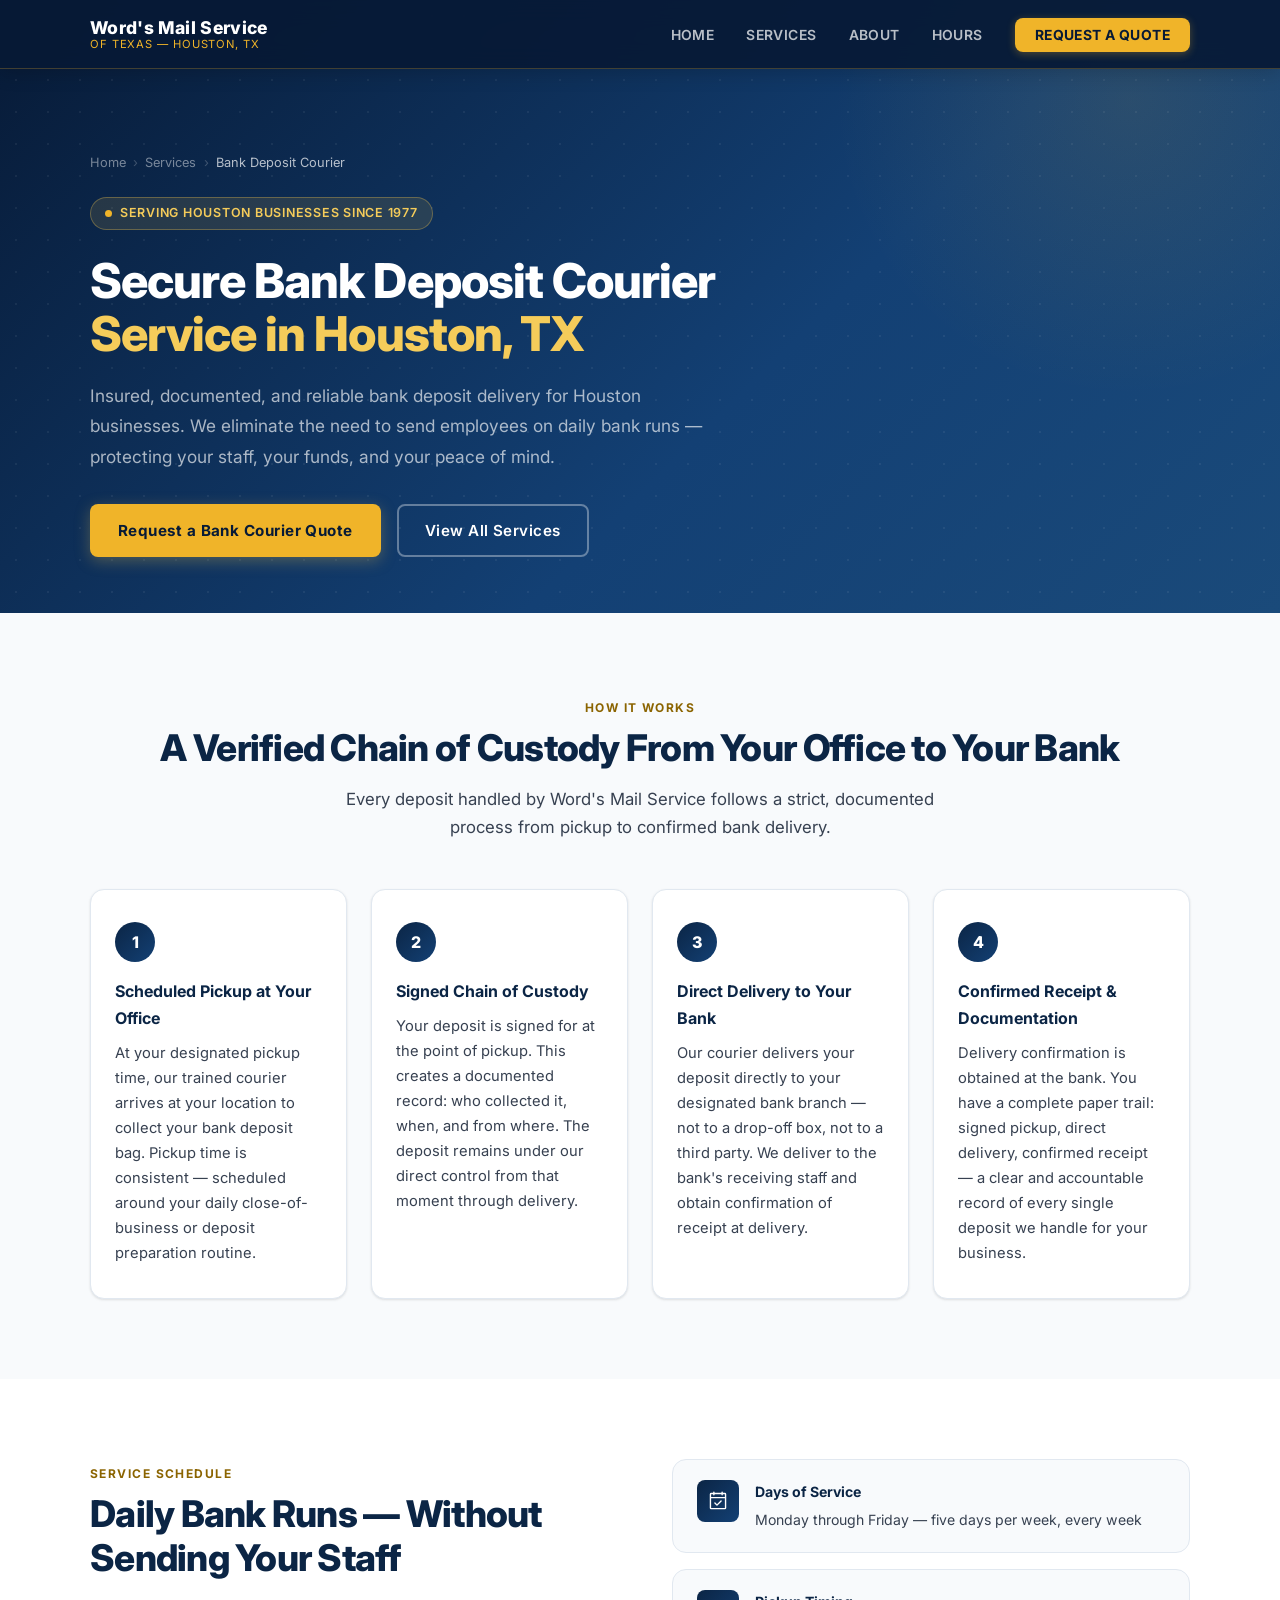
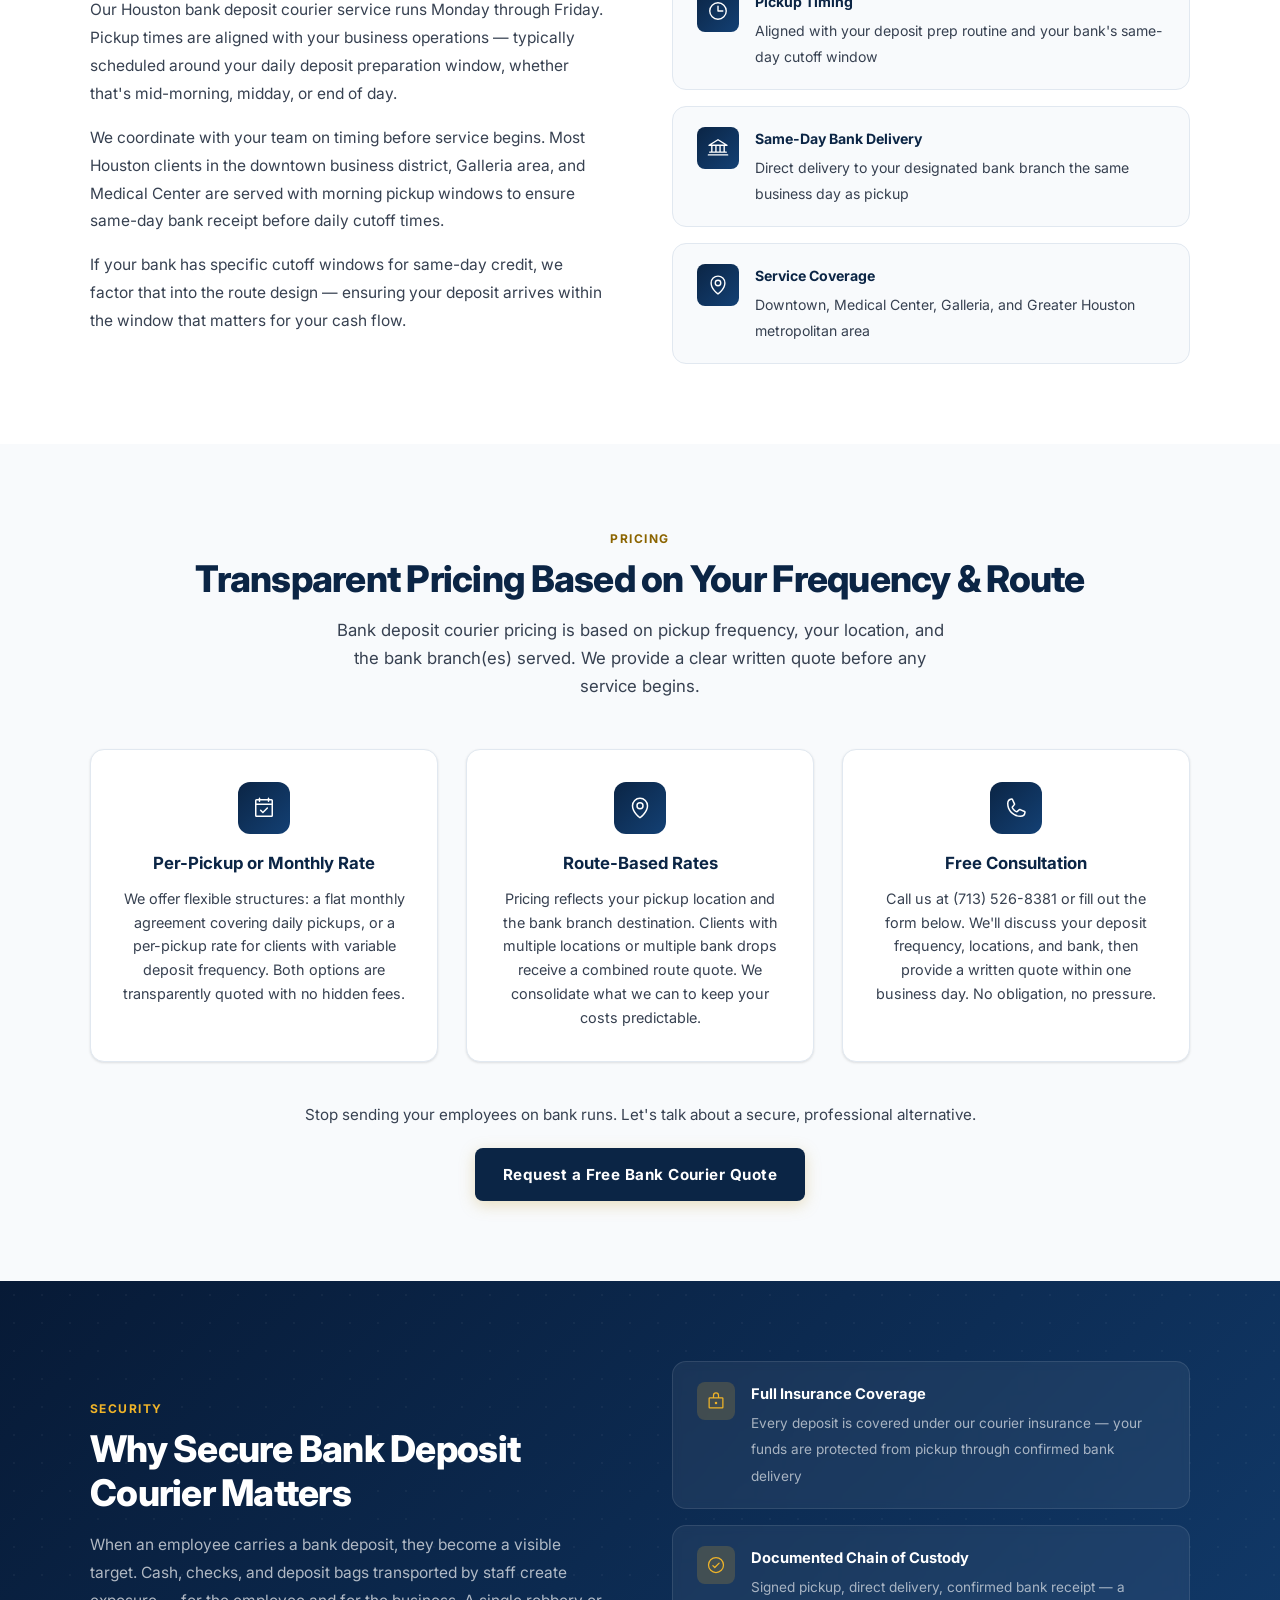
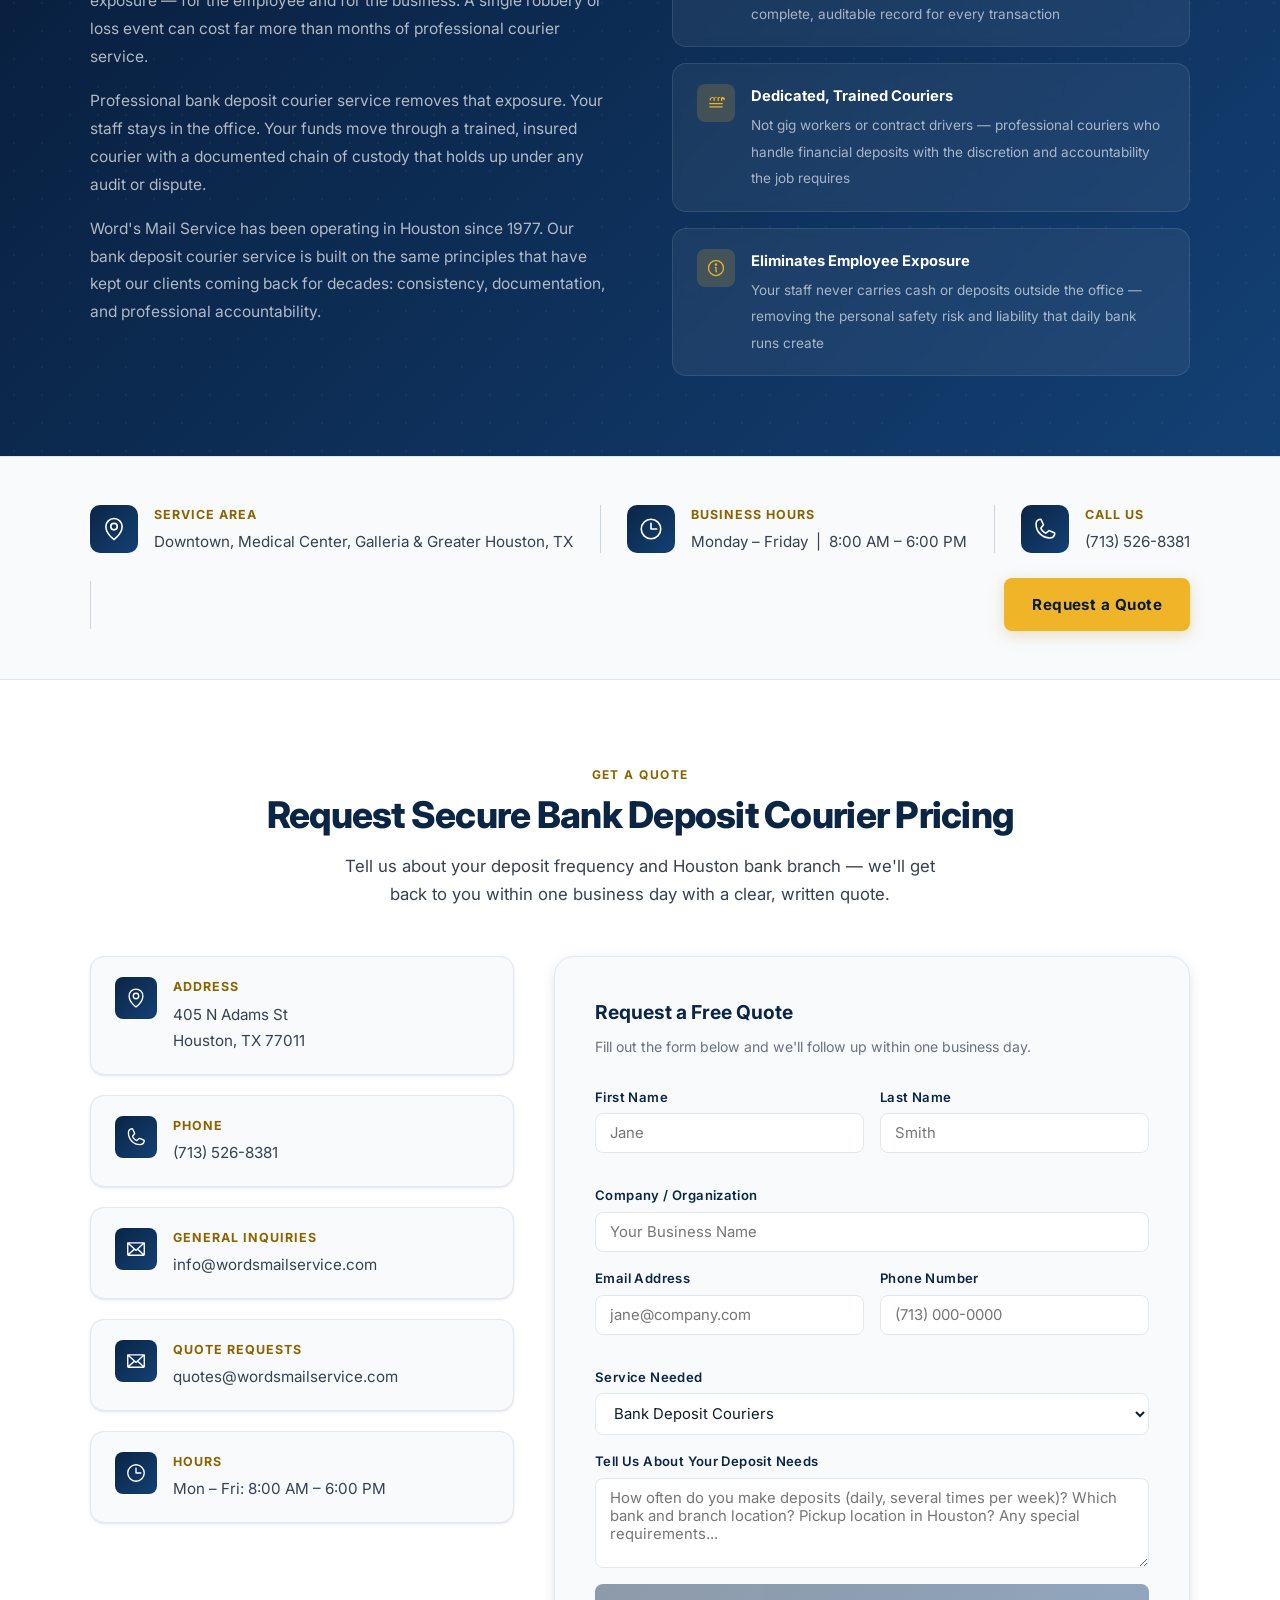
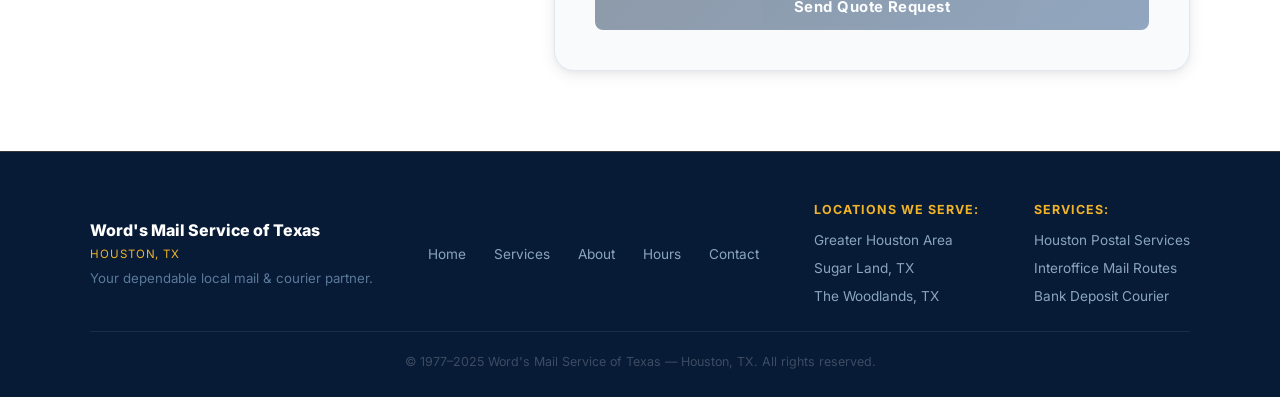
==== bank-deposit-courier.html @ 94a805de "Added extra pages and updated footers" ====
<!DOCTYPE html>
<html lang="en">
<head>
  <meta charset="UTF-8">
  <meta name="viewport" content="width=device-width, initial-scale=1.0">
  <title>Secure Bank Deposit Courier Houston TX | Word's Mail Service of Texas</title>
  <meta name="description" content="Secure bank deposit courier service in Houston, TX. Insured, documented chain of custody, same-day delivery to your bank. Serving Houston businesses since 1977.">
  <meta name="robots" content="index, follow">
  <meta name="geo.region" content="US-TX">
  <meta name="geo.placename" content="Houston, Texas">

  <link rel="preconnect" href="https://fonts.googleapis.com">
  <link rel="preconnect" href="https://fonts.gstatic.com" crossorigin>
  <link href="https://fonts.googleapis.com/css2?family=Inter:wght@400;500;600;700;800&display=swap" rel="stylesheet">

  <style>
    *, *::before, *::after { margin: 0; padding: 0; box-sizing: border-box; }
    html { scroll-behavior: smooth; }
    img, svg { display: block; max-width: 100%; }
    ul { list-style: none; }
    a { text-decoration: none; color: inherit; }

    :root {
      --navy:        #0B2545;
      --navy-dark:   #071A36;
      --navy-mid:    #134074;
      --gold:        #F0B429;
      --gold-light:  #F5CC5A;
      --gold-text:   #8B6400;
      --white:       #ffffff;
      --off-white:   #F8FAFC;
      --text-dark:   #0F1C2E;
      --text-mid:    #374151;
      --text-light:  #6B7280;
      --border:      #E1E8F0;
      --border-dark: #CBD5E1;
      --font-base:   'Inter', system-ui, -apple-system, BlinkMacSystemFont, 'Segoe UI', sans-serif;
      --radius:      8px;
      --radius-lg:   14px;
      --radius-xl:   20px;
      --shadow-sm:   0 1px 3px rgba(0,0,0,0.08), 0 1px 2px rgba(0,0,0,0.04);
      --shadow-md:   0 4px 16px rgba(0,0,0,0.08), 0 2px 4px rgba(0,0,0,0.04);
      --shadow-lg:   0 10px 40px rgba(0,0,0,0.12), 0 4px 12px rgba(0,0,0,0.06);
      --transition:  0.2s ease;
      --max-width:   1100px;
    }

    body { font-family: var(--font-base); color: var(--text-dark); background: var(--white); line-height: 1.65; font-size: 16px; -webkit-font-smoothing: antialiased; -moz-osx-font-smoothing: grayscale; }
    .container { width: 90%; max-width: var(--max-width); margin: 0 auto; }
    .section-label { display: inline-block; font-size: 0.75rem; font-weight: 700; letter-spacing: 0.12em; text-transform: uppercase; color: var(--gold-text); margin-bottom: 0.5rem; }
    .section-title { font-size: clamp(1.75rem, 3vw, 2.3rem); font-weight: 800; color: var(--navy); margin-bottom: 1rem; line-height: 1.2; letter-spacing: -0.02em; }
    .section-intro { font-size: 1.05rem; color: var(--text-mid); max-width: 620px; }

    /* NAVIGATION */
    #navbar { position: fixed; top: 0; left: 0; width: 100%; z-index: 1000; background: rgba(7, 26, 54, 0.92); backdrop-filter: blur(12px); -webkit-backdrop-filter: blur(12px); border-bottom: 1px solid rgba(240, 180, 41, 0.25); box-shadow: 0 2px 20px rgba(0,0,0,0.2); transition: background var(--transition), box-shadow var(--transition); }
    #navbar.scrolled { background: rgba(7, 26, 54, 0.98); box-shadow: 0 4px 30px rgba(0,0,0,0.3); }
    .nav-inner { display: flex; align-items: center; justify-content: space-between; height: 68px; }
    .nav-logo { display: flex; flex-direction: column; line-height: 1.1; }
    .nav-logo .logo-main { font-size: 1.1rem; font-weight: 800; color: var(--white); letter-spacing: 0.02em; }
    .nav-logo .logo-sub { font-size: 0.7rem; color: var(--gold); letter-spacing: 0.08em; text-transform: uppercase; }
    .nav-links { display: flex; gap: 2rem; align-items: center; }
    .nav-links a { color: rgba(255,255,255,0.72); font-size: 0.87rem; font-weight: 600; letter-spacing: 0.03em; text-transform: uppercase; transition: color var(--transition); padding: 4px 0; position: relative; }
    .nav-links a::after { content: ''; position: absolute; bottom: -2px; left: 0; width: 0; height: 2px; background: var(--gold); transition: width var(--transition); border-radius: 2px; }
    .nav-links a:hover { color: var(--white); }
    .nav-links a:hover::after { width: 100%; }
    .nav-cta { background: var(--gold) !important; color: var(--navy-dark) !important; padding: 9px 20px !important; border-radius: var(--radius) !important; font-weight: 700 !important; transition: background var(--transition), transform var(--transition), box-shadow var(--transition) !important; box-shadow: 0 2px 8px rgba(240, 180, 41,0.3) !important; }
    .nav-cta::after { display: none !important; }
    .nav-cta:hover { background: var(--gold-light) !important; transform: translateY(-1px) !important; box-shadow: 0 4px 16px rgba(240, 180, 41,0.45) !important; }
    .nav-toggle { display: none; flex-direction: column; gap: 5px; cursor: pointer; padding: 6px; background: none; border: none; }
    .nav-toggle span { display: block; width: 22px; height: 2px; background: var(--white); border-radius: 2px; transition: transform 0.3s ease, opacity 0.3s ease; transform-origin: center; }
    .nav-toggle[aria-expanded="true"] span:nth-child(1) { transform: translateY(7px) rotate(45deg); }
    .nav-toggle[aria-expanded="true"] span:nth-child(2) { opacity: 0; }
    .nav-toggle[aria-expanded="true"] span:nth-child(3) { transform: translateY(-7px) rotate(-45deg); }

    /* BUTTONS */
    .btn-primary { display: inline-block; background: var(--gold); color: var(--navy-dark); font-weight: 700; font-size: 0.95rem; padding: 14px 28px; border-radius: var(--radius); letter-spacing: 0.03em; transition: background var(--transition), transform var(--transition), box-shadow var(--transition); box-shadow: 0 4px 15px rgba(201, 168, 76, 0.35); }
    .btn-primary:hover { background: var(--gold-light); transform: translateY(-2px); box-shadow: 0 6px 22px rgba(201, 168, 76, 0.5); }
    .btn-outline { display: inline-block; border: 2px solid rgba(255,255,255,0.35); color: var(--white); font-weight: 600; font-size: 0.95rem; padding: 12px 26px; border-radius: var(--radius); letter-spacing: 0.03em; transition: border-color var(--transition), background var(--transition); }
    .btn-outline:hover { border-color: var(--gold); background: rgba(201, 168, 76, 0.1); }

    /* HERO */
    .service-hero { padding-top: 68px; background: linear-gradient(135deg, var(--navy-dark) 0%, var(--navy-mid) 60%, #1a4a7a 100%); color: var(--white); position: relative; overflow: hidden; }
    .service-hero::before { content: ''; position: absolute; inset: 0; background-image: radial-gradient(circle, rgba(255,255,255,0.06) 1px, transparent 1px); background-size: 32px 32px; pointer-events: none; }
    .service-hero::after { content: ''; position: absolute; top: -200px; right: -150px; width: 600px; height: 600px; border-radius: 50%; background: radial-gradient(circle, rgba(240, 180, 41, 0.1) 0%, transparent 70%); pointer-events: none; }
    .service-hero-inner { position: relative; z-index: 1; padding: 4rem 0 3.5rem; max-width: 780px; }
    .hero-badge { display: inline-flex; align-items: center; gap: 8px; background: rgba(201, 168, 76, 0.15); border: 1px solid rgba(201, 168, 76, 0.4); border-radius: 50px; padding: 5px 14px; font-size: 0.78rem; font-weight: 600; color: var(--gold-light); letter-spacing: 0.06em; text-transform: uppercase; margin-bottom: 1.5rem; }
    .hero-badge::before { content: ''; display: inline-block; width: 7px; height: 7px; border-radius: 50%; background: var(--gold); }
    .service-hero-inner h1 { font-size: clamp(2rem, 4vw, 3rem); font-weight: 800; line-height: 1.12; letter-spacing: -0.02em; margin-bottom: 1.25rem; color: var(--white); }
    .service-hero-inner h1 span { color: var(--gold-light); }
    .service-hero-inner .hero-sub { font-size: 1.08rem; color: rgba(255,255,255,0.65); margin-bottom: 2rem; line-height: 1.75; max-width: 640px; }
    .hero-actions { display: flex; flex-wrap: wrap; gap: 1rem; align-items: center; }
    .breadcrumb { position: relative; z-index: 1; padding-top: 1.25rem; margin-bottom: 1.5rem; }
    .breadcrumb-inner { display: flex; align-items: center; gap: 0.45rem; font-size: 0.8rem; color: rgba(255,255,255,0.45); }
    .breadcrumb-inner a { color: rgba(255,255,255,0.45); transition: color var(--transition); }
    .breadcrumb-inner a:hover { color: var(--gold-light); }
    .breadcrumb-inner .sep { color: rgba(255,255,255,0.22); }
    .breadcrumb-inner .current { color: rgba(255,255,255,0.7); }

    /* HOW IT WORKS */
    .how-it-works { padding: 5rem 0; background: var(--off-white); }
    .how-header { text-align: center; margin-bottom: 3rem; }
    .how-header .section-intro { margin: 0 auto; }
    .steps-grid { display: grid; grid-template-columns: repeat(4, 1fr); gap: 1.5rem; }
    .step-card { background: var(--white); border-radius: var(--radius-lg); padding: 2rem 1.5rem; box-shadow: var(--shadow-sm); border: 1px solid var(--border); transition: transform var(--transition), box-shadow var(--transition); }
    .step-card:hover { transform: translateY(-4px); box-shadow: var(--shadow-md); }
    .step-num { width: 40px; height: 40px; border-radius: 50%; background: linear-gradient(135deg, var(--navy) 0%, var(--navy-mid) 100%); color: var(--white); font-size: 1rem; font-weight: 800; display: flex; align-items: center; justify-content: center; margin-bottom: 1rem; flex-shrink: 0; }
    .step-card h3 { font-size: 1rem; font-weight: 700; color: var(--navy); margin-bottom: 0.6rem; }
    .step-card p { font-size: 0.92rem; color: var(--text-mid); line-height: 1.7; }

    /* SCHEDULE */
    .schedule-section { padding: 5rem 0; background: var(--white); }
    .schedule-inner { display: grid; grid-template-columns: 1fr 1fr; gap: 4rem; align-items: start; }
    .schedule-content p { font-size: 0.97rem; color: var(--text-mid); line-height: 1.8; margin-bottom: 1rem; }
    .schedule-cards { display: flex; flex-direction: column; gap: 1rem; }
    .schedule-card { background: var(--off-white); border-radius: var(--radius-lg); padding: 1.25rem 1.5rem; display: flex; align-items: flex-start; gap: 1rem; border: 1px solid var(--border); transition: border-color var(--transition), box-shadow var(--transition); }
    .schedule-card:hover { border-color: var(--border-dark); box-shadow: var(--shadow-sm); }
    .schedule-card-icon { width: 42px; height: 42px; border-radius: 8px; background: linear-gradient(135deg, var(--navy) 0%, var(--navy-mid) 100%); display: flex; align-items: center; justify-content: center; flex-shrink: 0; }
    .schedule-card-text strong { display: block; font-size: 0.88rem; font-weight: 700; color: var(--navy); margin-bottom: 3px; }
    .schedule-card-text span { font-size: 0.88rem; color: var(--text-mid); line-height: 1.5; }

    /* PRICING */
    .pricing-section { padding: 5rem 0; background: var(--off-white); }
    .pricing-header { text-align: center; margin-bottom: 3rem; }
    .pricing-header .section-intro { margin: 0 auto; }
    .pricing-grid { display: grid; grid-template-columns: repeat(3, 1fr); gap: 1.75rem; }
    .pricing-card { background: var(--white); border-radius: var(--radius-lg); padding: 2rem 1.75rem; box-shadow: var(--shadow-sm); border: 1px solid var(--border); text-align: center; transition: transform var(--transition), box-shadow var(--transition), border-color var(--transition); position: relative; overflow: hidden; }
    .pricing-card::before { content: ''; position: absolute; top: 0; left: 0; right: 0; height: 3px; background: linear-gradient(90deg, var(--gold), var(--gold-light)); opacity: 0; transition: opacity var(--transition); }
    .pricing-card:hover { transform: translateY(-4px); box-shadow: var(--shadow-md); border-color: var(--border-dark); }
    .pricing-card:hover::before { opacity: 1; }
    .pricing-card-icon { width: 52px; height: 52px; border-radius: 12px; background: linear-gradient(135deg, var(--navy) 0%, var(--navy-mid) 100%); display: flex; align-items: center; justify-content: center; margin: 0 auto 1rem; }
    .pricing-card h3 { font-size: 1.05rem; font-weight: 700; color: var(--navy); margin-bottom: 0.6rem; }
    .pricing-card p { font-size: 0.9rem; color: var(--text-mid); line-height: 1.65; }
    .pricing-cta { text-align: center; margin-top: 2.5rem; }
    .pricing-cta p { font-size: 0.95rem; color: var(--text-mid); margin-bottom: 1.25rem; }

    /* SECURITY SECTION */
    .security-section { padding: 5rem 0; background: linear-gradient(135deg, var(--navy-dark) 0%, var(--navy-mid) 100%); color: var(--white); position: relative; overflow: hidden; }
    .security-section::before { content: ''; position: absolute; inset: 0; background-image: radial-gradient(circle, rgba(255,255,255,0.04) 1px, transparent 1px); background-size: 28px 28px; pointer-events: none; }
    .security-inner { position: relative; z-index: 1; display: grid; grid-template-columns: 1fr 1fr; gap: 4rem; align-items: center; }
    .security-content .section-label { color: var(--gold); }
    .security-content .section-title { color: var(--white); }
    .security-content p { color: rgba(255,255,255,0.68); font-size: 0.97rem; line-height: 1.8; margin-bottom: 1rem; max-width: none; }
    .security-items { display: flex; flex-direction: column; gap: 1rem; }
    .security-item { background: rgba(255,255,255,0.06); border: 1px solid rgba(255,255,255,0.1); border-radius: var(--radius-lg); padding: 1.25rem 1.5rem; display: flex; align-items: flex-start; gap: 1rem; backdrop-filter: blur(4px); -webkit-backdrop-filter: blur(4px); }
    .security-item-icon { width: 38px; height: 38px; border-radius: 8px; background: rgba(240, 180, 41, 0.18); display: flex; align-items: center; justify-content: center; flex-shrink: 0; }
    .security-item-text strong { display: block; font-size: 0.92rem; font-weight: 700; color: var(--white); margin-bottom: 3px; }
    .security-item-text span { font-size: 0.85rem; color: rgba(255,255,255,0.62); line-height: 1.5; }

    /* HOURS STRIP */
    #hours { background: var(--off-white); color: var(--text-dark); padding: 3rem 0; border-top: 1px solid var(--border); border-bottom: 1px solid var(--border); }
    .hours-inner { display: flex; align-items: center; justify-content: space-between; flex-wrap: wrap; gap: 1.5rem; }
    .hours-block { display: flex; align-items: center; gap: 1rem; }
    .hours-icon { width: 48px; height: 48px; border-radius: 10px; background: linear-gradient(135deg, var(--navy) 0%, var(--navy-mid) 100%); display: flex; align-items: center; justify-content: center; flex-shrink: 0; }
    .hours-block-text strong { display: block; font-size: 0.78rem; color: var(--gold-text); text-transform: uppercase; letter-spacing: 0.08em; margin-bottom: 2px; font-weight: 700; }
    .hours-block-text span { font-size: 0.95rem; color: var(--text-mid); }
    .hours-divider { width: 1px; height: 48px; background: var(--border-dark); }

    /* CONTACT */
    #contact { padding: 5rem 0; background: var(--white); }
    .contact-header { text-align: center; margin-bottom: 3rem; }
    .contact-header .section-intro { margin: 0 auto; }
    .contact-grid { display: grid; grid-template-columns: 1fr 1.5fr; gap: 2.5rem; align-items: start; }
    .contact-info { display: flex; flex-direction: column; gap: 1.25rem; }
    .contact-item { background: var(--off-white); border-radius: var(--radius-lg); padding: 1.25rem 1.5rem; display: flex; align-items: flex-start; gap: 1rem; box-shadow: var(--shadow-sm); border: 1px solid var(--border); transition: box-shadow var(--transition), border-color var(--transition); }
    .contact-item:hover { box-shadow: var(--shadow-md); border-color: var(--border-dark); }
    .contact-item-icon { width: 42px; height: 42px; border-radius: 8px; background: linear-gradient(135deg, var(--navy) 0%, var(--navy-mid) 100%); display: flex; align-items: center; justify-content: center; flex-shrink: 0; }
    .contact-item-text strong { display: block; font-size: 0.78rem; font-weight: 700; color: var(--gold-text); text-transform: uppercase; letter-spacing: 0.08em; margin-bottom: 3px; }
    .contact-item-text span, .contact-item-text a { font-size: 0.95rem; color: var(--text-mid); }
    .contact-item-text a:hover { color: var(--navy); }
    .quote-form { background: var(--off-white); border-radius: var(--radius-xl); padding: 2.5rem; box-shadow: var(--shadow-md); border: 1px solid var(--border); }
    .quote-form h3 { font-size: 1.2rem; font-weight: 700; color: var(--navy); margin-bottom: 0.4rem; }
    .quote-form p { font-size: 0.88rem; color: var(--text-light); margin-bottom: 1.75rem; }
    .form-row { display: grid; grid-template-columns: 1fr 1fr; gap: 1rem; margin-bottom: 1rem; }
    .form-group { display: flex; flex-direction: column; gap: 5px; margin-bottom: 1rem; }
    .form-group label { font-size: 0.82rem; font-weight: 600; color: var(--navy); letter-spacing: 0.03em; }
    .form-group input, .form-group select, .form-group textarea { padding: 10px 14px; border: 1.5px solid var(--border); border-radius: var(--radius); font-family: var(--font-base); font-size: 0.93rem; color: var(--text-dark); background: var(--white); transition: border-color var(--transition); outline: none; }
    .form-group input:focus, .form-group select:focus, .form-group textarea:focus { border-color: var(--navy-mid); box-shadow: 0 0 0 3px rgba(19, 64, 116, 0.1); }
    .form-group textarea { resize: vertical; min-height: 90px; }
    .form-submit { display: inline-block; width: 100%; text-align: center; background: linear-gradient(135deg, var(--navy) 0%, var(--navy-mid) 100%); color: var(--white); font-weight: 700; font-size: 0.93rem; padding: 14px 20px; border-radius: var(--radius); border: none; cursor: pointer; letter-spacing: 0.03em; transition: opacity var(--transition), transform var(--transition), box-shadow var(--transition); font-family: var(--font-base); box-shadow: 0 4px 16px rgba(11,37,69,0.25); }
    .form-submit:hover { opacity: 0.92; transform: translateY(-1px); box-shadow: 0 6px 24px rgba(11,37,69,0.35); }
    .form-submit:disabled { opacity: 0.45; cursor: not-allowed; transform: none; box-shadow: none; }

    /* FOOTER */
    footer { background: var(--navy-dark); color: rgba(255,255,255,0.45); padding: 3rem 0 1.5rem; border-top: 1px solid rgba(240, 180, 41,0.2); }
    .footer-inner { display: flex; align-items: center; justify-content: space-between; flex-wrap: wrap; gap: 1.25rem; padding-bottom: 1.5rem; border-bottom: 1px solid rgba(255,255,255,0.08); margin-bottom: 1.25rem; }
    .footer-brand .logo-main { font-size: 1rem; font-weight: 800; color: var(--white); }
    .footer-brand .logo-sub { font-size: 0.72rem; color: var(--gold); text-transform: uppercase; letter-spacing: 0.08em; margin-top: 2px; }
    .footer-tagline { font-size: 0.83rem; color: #5a7a99; margin-top: 4px; }
    .footer-nav { display: flex; gap: 1.75rem; flex-wrap: wrap; }
    .footer-nav a { font-size: 0.85rem; color: #8ba5c0; transition: color var(--transition); }
    .footer-nav a:hover { color: var(--gold-light); }
    .footer-bottom { text-align: center; font-size: 0.78rem; color: rgba(255,255,255,0.22); }
    .footer-locations { font-size: 0.85rem; }
    .footer-locations strong { display: block; color: var(--gold); margin-bottom: 0.5rem; font-size: 0.78rem; text-transform: uppercase; letter-spacing: 0.08em; }
    .footer-locations ul { display: flex; flex-direction: column; gap: 0.35rem; }
    .footer-locations a { color: #8ba5c0; transition: color var(--transition); }
    .footer-locations a:hover { color: var(--gold-light); }

    /* RESPONSIVE */
    @media (max-width: 900px) {
      .steps-grid { grid-template-columns: 1fr 1fr; }
      .schedule-inner { grid-template-columns: 1fr; gap: 2.5rem; }
      .pricing-grid { grid-template-columns: 1fr 1fr; }
      .security-inner { grid-template-columns: 1fr; gap: 2.5rem; }
      .contact-grid { grid-template-columns: 1fr; }
      .hours-inner { flex-direction: column; align-items: flex-start; gap: 1rem; }
      .hours-divider { display: none; }
    }

    @media (max-width: 600px) {
      .nav-links { display: none; position: absolute; top: 68px; left: 0; width: 100%; background: rgba(7, 26, 54, 0.97); backdrop-filter: blur(12px); -webkit-backdrop-filter: blur(12px); flex-direction: column; padding: 1.25rem 1.5rem; gap: 1rem; border-bottom: 1px solid rgba(240, 180, 41,0.25); box-shadow: var(--shadow-md); }
      .nav-links.open { display: flex; }
      .nav-toggle { display: flex; }
      .steps-grid { grid-template-columns: 1fr; }
      .pricing-grid { grid-template-columns: 1fr; }
      .form-row { grid-template-columns: 1fr; }
      .footer-inner { flex-direction: column; align-items: flex-start; }
      .quote-form { padding: 1.75rem 1.25rem; }
    }

    /* REVEAL */
    .reveal { opacity: 0; transform: translateY(24px); transition: opacity 0.55s ease, transform 0.55s ease; }
    .reveal.visible { opacity: 1; transform: translateY(0); }
    .reveal-delay-1 { transition-delay: 0.1s; }
    .reveal-delay-2 { transition-delay: 0.2s; }
    .reveal-delay-3 { transition-delay: 0.3s; }
  </style>
</head>
<body>

  <!-- NAVIGATION -->
  <nav id="navbar" role="navigation" aria-label="Main navigation">
    <div class="container nav-inner">
      <a href="index.html" class="nav-logo" aria-label="Word's Mail Service of Texas — Home">
        <span class="logo-main">Word's Mail Service</span>
        <span class="logo-sub">of Texas &mdash; Houston, TX</span>
      </a>
      <button class="nav-toggle" id="navToggle" aria-label="Toggle navigation" aria-expanded="false">
        <span></span><span></span><span></span>
      </button>
      <ul class="nav-links" id="navLinks" role="list">
        <li><a href="index.html">Home</a></li>
        <li><a href="index.html#services">Services</a></li>
        <li><a href="index.html#about">About</a></li>
        <li><a href="index.html#hours">Hours</a></li>
        <li><a href="#contact" class="nav-cta">Request a Quote</a></li>
      </ul>
    </div>
  </nav>


  <!-- HERO -->
  <section class="service-hero" aria-label="Bank Deposit Courier Houston">
    <div class="container">
      <div class="service-hero-inner">
        <nav class="breadcrumb" aria-label="Breadcrumb">
          <div class="breadcrumb-inner">
            <a href="index.html">Home</a>
            <span class="sep">›</span>
            <a href="index.html#services">Services</a>
            <span class="sep">›</span>
            <span class="current">Bank Deposit Courier</span>
          </div>
        </nav>

        <div class="hero-badge">Serving Houston Businesses Since 1977</div>

        <h1>Secure Bank Deposit Courier<br><span>Service in Houston, TX</span></h1>

        <p class="hero-sub">
          Insured, documented, and reliable bank deposit delivery for Houston businesses. We eliminate the need to send employees on daily bank runs — protecting your staff, your funds, and your peace of mind.
        </p>

        <div class="hero-actions">
          <a href="#contact" class="btn-primary">Request a Bank Courier Quote</a>
          <a href="index.html#services" class="btn-outline">View All Services</a>
        </div>
      </div>
    </div>
  </section>


  <!-- HOW IT WORKS -->
  <section class="how-it-works" aria-labelledby="how-heading">
    <div class="container">

      <div class="how-header reveal">
        <span class="section-label">How It Works</span>
        <h2 class="section-title" id="how-heading">A Verified Chain of Custody From Your Office to Your Bank</h2>
        <p class="section-intro">Every deposit handled by Word's Mail Service follows a strict, documented process from pickup to confirmed bank delivery.</p>
      </div>

      <div class="steps-grid">
        <div class="step-card reveal">
          <div class="step-num">1</div>
          <h3>Scheduled Pickup at Your Office</h3>
          <p>At your designated pickup time, our trained courier arrives at your location to collect your bank deposit bag. Pickup time is consistent — scheduled around your daily close-of-business or deposit preparation routine.</p>
        </div>
        <div class="step-card reveal reveal-delay-1">
          <div class="step-num">2</div>
          <h3>Signed Chain of Custody</h3>
          <p>Your deposit is signed for at the point of pickup. This creates a documented record: who collected it, when, and from where. The deposit remains under our direct control from that moment through delivery.</p>
        </div>
        <div class="step-card reveal reveal-delay-2">
          <div class="step-num">3</div>
          <h3>Direct Delivery to Your Bank</h3>
          <p>Our courier delivers your deposit directly to your designated bank branch — not to a drop-off box, not to a third party. We deliver to the bank's receiving staff and obtain confirmation of receipt at delivery.</p>
        </div>
        <div class="step-card reveal reveal-delay-3">
          <div class="step-num">4</div>
          <h3>Confirmed Receipt &amp; Documentation</h3>
          <p>Delivery confirmation is obtained at the bank. You have a complete paper trail: signed pickup, direct delivery, confirmed receipt — a clear and accountable record of every single deposit we handle for your business.</p>
        </div>
      </div>

    </div>
  </section>


  <!-- SCHEDULE -->
  <section class="schedule-section" aria-labelledby="schedule-heading">
    <div class="container">
      <div class="schedule-inner">

        <div class="schedule-content reveal">
          <span class="section-label">Service Schedule</span>
          <h2 class="section-title" id="schedule-heading">Daily Bank Runs — Without Sending Your Staff</h2>
          <p>
            Our Houston bank deposit courier service runs Monday through Friday. Pickup times are aligned with your business operations — typically scheduled around your daily deposit preparation window, whether that's mid-morning, midday, or end of day.
          </p>
          <p>
            We coordinate with your team on timing before service begins. Most Houston clients in the downtown business district, Galleria area, and Medical Center are served with morning pickup windows to ensure same-day bank receipt before daily cutoff times.
          </p>
          <p>
            If your bank has specific cutoff windows for same-day credit, we factor that into the route design — ensuring your deposit arrives within the window that matters for your cash flow.
          </p>
        </div>

        <div class="schedule-cards reveal reveal-delay-1">
          <div class="schedule-card">
            <div class="schedule-card-icon" aria-hidden="true"><img src="assets/calendar-check.svg" width="22" height="22" alt=""></div>
            <div class="schedule-card-text">
              <strong>Days of Service</strong>
              <span>Monday through Friday — five days per week, every week</span>
            </div>
          </div>
          <div class="schedule-card">
            <div class="schedule-card-icon" aria-hidden="true"><img src="assets/clock.svg" width="22" height="22" alt=""></div>
            <div class="schedule-card-text">
              <strong>Pickup Timing</strong>
              <span>Aligned with your deposit prep routine and your bank's same-day cutoff window</span>
            </div>
          </div>
          <div class="schedule-card">
            <div class="schedule-card-icon" aria-hidden="true"><img src="assets/bank.svg" width="22" height="22" alt=""></div>
            <div class="schedule-card-text">
              <strong>Same-Day Bank Delivery</strong>
              <span>Direct delivery to your designated bank branch the same business day as pickup</span>
            </div>
          </div>
          <div class="schedule-card">
            <div class="schedule-card-icon" aria-hidden="true"><img src="assets/map-pin.svg" width="22" height="22" alt=""></div>
            <div class="schedule-card-text">
              <strong>Service Coverage</strong>
              <span>Downtown, Medical Center, Galleria, and Greater Houston metropolitan area</span>
            </div>
          </div>
        </div>

      </div>
    </div>
  </section>


  <!-- PRICING -->
  <section class="pricing-section" aria-labelledby="pricing-heading">
    <div class="container">

      <div class="pricing-header reveal">
        <span class="section-label">Pricing</span>
        <h2 class="section-title" id="pricing-heading">Transparent Pricing Based on Your Frequency &amp; Route</h2>
        <p class="section-intro">Bank deposit courier pricing is based on pickup frequency, your location, and the bank branch(es) served. We provide a clear written quote before any service begins.</p>
      </div>

      <div class="pricing-grid">
        <div class="pricing-card reveal">
          <div class="pricing-card-icon" aria-hidden="true"><img src="assets/calendar-check.svg" width="24" height="24" alt=""></div>
          <h3>Per-Pickup or Monthly Rate</h3>
          <p>We offer flexible structures: a flat monthly agreement covering daily pickups, or a per-pickup rate for clients with variable deposit frequency. Both options are transparently quoted with no hidden fees.</p>
        </div>
        <div class="pricing-card reveal reveal-delay-1">
          <div class="pricing-card-icon" aria-hidden="true"><img src="assets/map-pin.svg" width="24" height="24" alt=""></div>
          <h3>Route-Based Rates</h3>
          <p>Pricing reflects your pickup location and the bank branch destination. Clients with multiple locations or multiple bank drops receive a combined route quote. We consolidate what we can to keep your costs predictable.</p>
        </div>
        <div class="pricing-card reveal reveal-delay-2">
          <div class="pricing-card-icon" aria-hidden="true"><img src="assets/phone.svg" width="24" height="24" alt=""></div>
          <h3>Free Consultation</h3>
          <p>Call us at (713) 526-8381 or fill out the form below. We'll discuss your deposit frequency, locations, and bank, then provide a written quote within one business day. No obligation, no pressure.</p>
        </div>
      </div>

      <div class="pricing-cta reveal">
        <p>Stop sending your employees on bank runs. Let's talk about a secure, professional alternative.</p>
        <a href="#contact" class="btn-primary" style="display: inline-block; background: var(--navy); color: var(--white);">Request a Free Bank Courier Quote</a>
      </div>

    </div>
  </section>


  <!-- SECURITY SECTION -->
  <section class="security-section" aria-labelledby="security-heading">
    <div class="container">
      <div class="security-inner">

        <div class="security-content reveal">
          <span class="section-label">Security</span>
          <h2 class="section-title" id="security-heading">Why Secure Bank Deposit Courier Matters</h2>
          <p>
            When an employee carries a bank deposit, they become a visible target. Cash, checks, and deposit bags transported by staff create exposure — for the employee and for the business. A single robbery or loss event can cost far more than months of professional courier service.
          </p>
          <p>
            Professional bank deposit courier service removes that exposure. Your staff stays in the office. Your funds move through a trained, insured courier with a documented chain of custody that holds up under any audit or dispute.
          </p>
          <p>
            Word's Mail Service has been operating in Houston since 1977. Our bank deposit courier service is built on the same principles that have kept our clients coming back for decades: consistency, documentation, and professional accountability.
          </p>
        </div>

        <div class="security-items reveal reveal-delay-1">
          <div class="security-item">
            <div class="security-item-icon" aria-hidden="true">
              <svg xmlns="http://www.w3.org/2000/svg" width="20" height="20" fill="#F0B429" viewBox="0 0 256 256"><path d="M208,80H168V56a40,40,0,0,0-80,0V80H48A16,16,0,0,0,32,96V208a16,16,0,0,0,16,16H208a16,16,0,0,0,16-16V96A16,16,0,0,0,208,80ZM104,56a24,24,0,0,1,48,0V80H104ZM208,208H48V96H208V208Z"/><circle cx="128" cy="152" r="16"/></svg>
            </div>
            <div class="security-item-text">
              <strong>Full Insurance Coverage</strong>
              <span>Every deposit is covered under our courier insurance — your funds are protected from pickup through confirmed bank delivery</span>
            </div>
          </div>
          <div class="security-item">
            <div class="security-item-icon" aria-hidden="true">
              <svg xmlns="http://www.w3.org/2000/svg" width="20" height="20" fill="#F0B429" viewBox="0 0 256 256"><path d="M173.66,98.34a8,8,0,0,1,0,11.32l-56,56a8,8,0,0,1-11.32,0l-24-24a8,8,0,0,1,11.32-11.32L112,148.69l50.34-50.35A8,8,0,0,1,173.66,98.34ZM232,128A104,104,0,1,1,128,24,104.11,104.11,0,0,1,232,128Zm-16,0a88,88,0,1,0-88,88A88.1,88.1,0,0,0,216,128Z"/></svg>
            </div>
            <div class="security-item-text">
              <strong>Documented Chain of Custody</strong>
              <span>Signed pickup, direct delivery, confirmed bank receipt — a complete, auditable record for every transaction</span>
            </div>
          </div>
          <div class="security-item">
            <div class="security-item-icon" aria-hidden="true">
              <svg xmlns="http://www.w3.org/2000/svg" width="20" height="20" fill="#F0B429" viewBox="0 0 256 256"><path d="M243.28,68.24l-24-16a8,8,0,0,0-8.56,0L192,60.75l-18.72-8.51a8,8,0,0,0-6.56,0L148,60.75l-18.72-8.51a8,8,0,0,0-6.56,0l-18.72,8.51L85.28,52.24a8,8,0,0,0-8.56,0l-24,16A8,8,0,0,0,48,68V88a8,8,0,0,0,16,0V72.79L82.72,61.51,96,67.25V96a8,8,0,0,0,16,0V67.25l18.72-8.51L148,67.25V96a8,8,0,0,0,16,0V67.25l18.72-8.51L192,67.25V96a8,8,0,0,0,16,0V72.79l18.72,11.28A8,8,0,0,0,240,88V68A8,8,0,0,0,243.28,68.24ZM208,128H48a8,8,0,0,0,0,16H208a8,8,0,0,0,0-16Zm0,40H48a8,8,0,0,0,0,16H208a8,8,0,0,0,0-16Z"/></svg>
            </div>
            <div class="security-item-text">
              <strong>Dedicated, Trained Couriers</strong>
              <span>Not gig workers or contract drivers — professional couriers who handle financial deposits with the discretion and accountability the job requires</span>
            </div>
          </div>
          <div class="security-item">
            <div class="security-item-icon" aria-hidden="true">
              <svg xmlns="http://www.w3.org/2000/svg" width="20" height="20" fill="#F0B429" viewBox="0 0 256 256"><path d="M128,24A104,104,0,1,0,232,128,104.11,104.11,0,0,0,128,24Zm0,192a88,88,0,1,1,88-88A88.1,88.1,0,0,1,128,216Zm16-40a8,8,0,0,1-8,8,16,16,0,0,1-16-16V128a8,8,0,0,1,0-16,16,16,0,0,1,16,16v40A8,8,0,0,1,144,176ZM112,84a16,16,0,1,1,16,16A16,16,0,0,1,112,84Z"/></svg>
            </div>
            <div class="security-item-text">
              <strong>Eliminates Employee Exposure</strong>
              <span>Your staff never carries cash or deposits outside the office — removing the personal safety risk and liability that daily bank runs create</span>
            </div>
          </div>
        </div>

      </div>
    </div>
  </section>


  <!-- HOURS STRIP -->
  <section id="hours" aria-label="Contact and hours">
    <div class="container hours-inner">
      <div class="hours-block">
        <div class="hours-icon" aria-hidden="true"><img src="assets/map-pin.svg" width="26" height="26" alt=""></div>
        <div class="hours-block-text">
          <strong>Service Area</strong>
          <span>Downtown, Medical Center, Galleria &amp; Greater Houston, TX</span>
        </div>
      </div>
      <div class="hours-divider" aria-hidden="true"></div>
      <div class="hours-block">
        <div class="hours-icon" aria-hidden="true"><img src="assets/clock.svg" width="26" height="26" alt=""></div>
        <div class="hours-block-text">
          <strong>Business Hours</strong>
          <span>Monday &ndash; Friday &nbsp;|&nbsp; 8:00 AM &ndash; 6:00 PM</span>
        </div>
      </div>
      <div class="hours-divider" aria-hidden="true"></div>
      <div class="hours-block">
        <div class="hours-icon" aria-hidden="true"><img src="assets/phone.svg" width="26" height="26" alt=""></div>
        <div class="hours-block-text">
          <strong>Call Us</strong>
          <span>(713) 526-8381</span>
        </div>
      </div>
      <div class="hours-divider" aria-hidden="true"></div>
      <a href="#contact" class="btn-primary" style="white-space: nowrap;">Request a Quote</a>
    </div>
  </section>


  <!-- CONTACT / FORM -->
  <section id="contact" aria-labelledby="contact-heading">
    <div class="container">

      <div class="contact-header reveal">
        <span class="section-label">Get a Quote</span>
        <h2 class="section-title" id="contact-heading">Request Secure Bank Deposit Courier Pricing</h2>
        <p class="section-intro">Tell us about your deposit frequency and Houston bank branch — we'll get back to you within one business day with a clear, written quote.</p>
      </div>

      <div class="contact-grid">
        <div class="contact-info reveal">
          <div class="contact-item">
            <div class="contact-item-icon" aria-hidden="true"><img src="assets/map-pin.svg" width="22" height="22" alt=""></div>
            <div class="contact-item-text">
              <strong>Address</strong>
              <span>405 N Adams St<br>Houston, TX 77011</span>
            </div>
          </div>
          <div class="contact-item">
            <div class="contact-item-icon" aria-hidden="true"><img src="assets/phone.svg" width="22" height="22" alt=""></div>
            <div class="contact-item-text">
              <strong>Phone</strong>
              <a href="tel:+17135268381">(713) 526-8381</a>
            </div>
          </div>
          <div class="contact-item">
            <div class="contact-item-icon" aria-hidden="true"><img src="assets/envelope.svg" width="22" height="22" alt=""></div>
            <div class="contact-item-text">
              <strong>General Inquiries</strong>
              <a href="mailto:info@wordsmailservice.com">info@wordsmailservice.com</a>
            </div>
          </div>
          <div class="contact-item">
            <div class="contact-item-icon" aria-hidden="true"><img src="assets/envelope.svg" width="22" height="22" alt=""></div>
            <div class="contact-item-text">
              <strong>Quote Requests</strong>
              <a href="mailto:quotes@wordsmailservice.com">quotes@wordsmailservice.com</a>
            </div>
          </div>
          <div class="contact-item">
            <div class="contact-item-icon" aria-hidden="true"><img src="assets/clock.svg" width="22" height="22" alt=""></div>
            <div class="contact-item-text">
              <strong>Hours</strong>
              <span>Mon &ndash; Fri: 8:00 AM &ndash; 6:00 PM</span>
            </div>
          </div>
        </div>

        <div class="quote-form reveal reveal-delay-1">
          <h3>Request a Free Quote</h3>
          <p>Fill out the form below and we'll follow up within one business day.</p>

          <div class="form-row">
            <div class="form-group">
              <label for="first-name">First Name</label>
              <input type="text" id="first-name" name="first-name" placeholder="Jane" autocomplete="given-name">
            </div>
            <div class="form-group">
              <label for="last-name">Last Name</label>
              <input type="text" id="last-name" name="last-name" placeholder="Smith" autocomplete="family-name">
            </div>
          </div>

          <div class="form-group">
            <label for="company">Company / Organization</label>
            <input type="text" id="company" name="company" placeholder="Your Business Name" autocomplete="organization">
          </div>

          <div class="form-row">
            <div class="form-group">
              <label for="email">Email Address</label>
              <input type="email" id="email" name="email" placeholder="jane@company.com" autocomplete="email">
            </div>
            <div class="form-group">
              <label for="phone">Phone Number</label>
              <input type="tel" id="phone" name="phone" placeholder="(713) 000-0000" autocomplete="tel">
            </div>
          </div>

          <div class="form-group">
            <label for="service">Service Needed</label>
            <select id="service" name="service">
              <option value="postal">Postal Services</option>
              <option value="interoffice">Interoffice Mail Routes</option>
              <option value="bank-deposit" selected>Bank Deposit Couriers</option>
              <option value="multiple">Multiple Services</option>
            </select>
          </div>

          <div class="form-group">
            <label for="message">Tell Us About Your Deposit Needs</label>
            <textarea id="message" name="message" placeholder="How often do you make deposits (daily, several times per week)? Which bank and branch location? Pickup location in Houston? Any special requirements..."></textarea>
          </div>

          <button type="submit" class="form-submit" disabled>Send Quote Request</button>
        </div>
      </div>

    </div>
  </section>


  <!-- FOOTER -->
  <footer role="contentinfo">
    <div class="container">
      <div class="footer-inner">
        <div class="footer-brand">
          <div class="logo-main">Word's Mail Service of Texas</div>
          <div class="logo-sub">Houston, TX</div>
          <div class="footer-tagline">Your dependable local mail &amp; courier partner.</div>
        </div>
        <nav aria-label="Footer navigation">
          <ul class="footer-nav" role="list">
            <li><a href="index.html">Home</a></li>
            <li><a href="index.html#services">Services</a></li>
            <li><a href="index.html#about">About</a></li>
            <li><a href="index.html#hours">Hours</a></li>
            <li><a href="#contact">Contact</a></li>
          </ul>
        </nav>
        <div class="footer-locations">
          <strong>Locations We Serve:</strong>
          <ul>
            <li><a href="index.html">Greater Houston Area</a></li>
            <li><a href="sugar-land.html">Sugar Land, TX</a></li>
            <li><a href="the-woodlands.html">The Woodlands, TX</a></li>
          </ul>
        </div>

        <div class="footer-locations">
          <strong>Services:</strong>
          <ul>
            <li><a href="postal-services-houston.html">Houston Postal Services</a></li>
            <li><a href="interoffice-mail-houston.html">Interoffice Mail Routes</a></li>
            <li><a href="bank-deposit-courier.html">Bank Deposit Courier</a></li>
          </ul>
        </div>
      </div>
      <div class="footer-bottom">
        <p>&copy; 1977&ndash;2025 Word's Mail Service of Texas &mdash; Houston, TX. All rights reserved.</p>
      </div>
    </div>
  </footer>


  <script>
    var toggle = document.getElementById('navToggle');
    var links  = document.getElementById('navLinks');
    toggle.addEventListener('click', function () {
      var open = links.classList.toggle('open');
      toggle.setAttribute('aria-expanded', String(open));
    });
    links.querySelectorAll('a').forEach(function (a) {
      a.addEventListener('click', function () {
        links.classList.remove('open');
        toggle.setAttribute('aria-expanded', 'false');
      });
    });

    var navbar = document.getElementById('navbar');
    window.addEventListener('scroll', function () {
      navbar.classList.toggle('scrolled', window.scrollY > 30);
    }, { passive: true });

    var reveals = document.querySelectorAll('.reveal');
    if ('IntersectionObserver' in window) {
      var observer = new IntersectionObserver(function (entries) {
        entries.forEach(function (entry) {
          if (entry.isIntersecting) {
            entry.target.classList.add('visible');
            observer.unobserve(entry.target);
          }
        });
      }, { threshold: 0.12 });
      reveals.forEach(function (el) { observer.observe(el); });
    } else {
      reveals.forEach(function (el) { el.classList.add('visible'); });
    }
  </script>

</body>
</html>
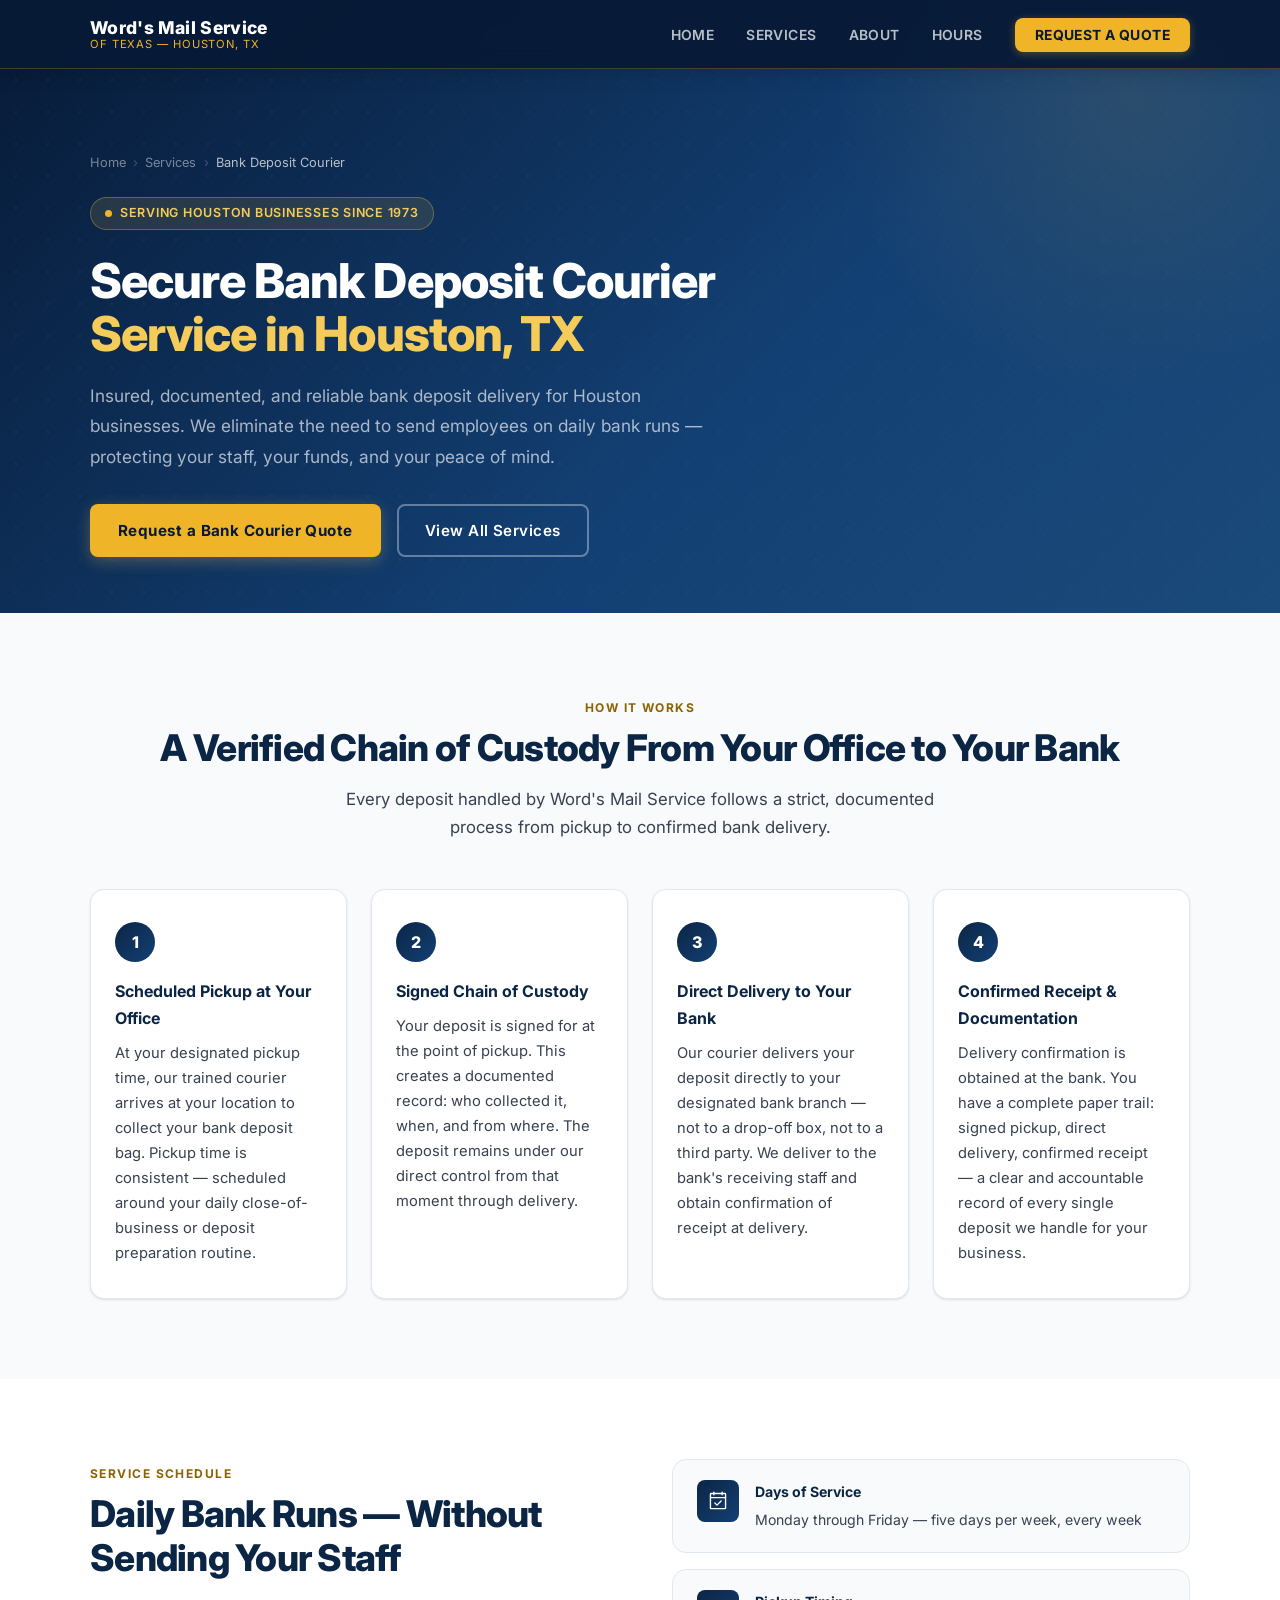
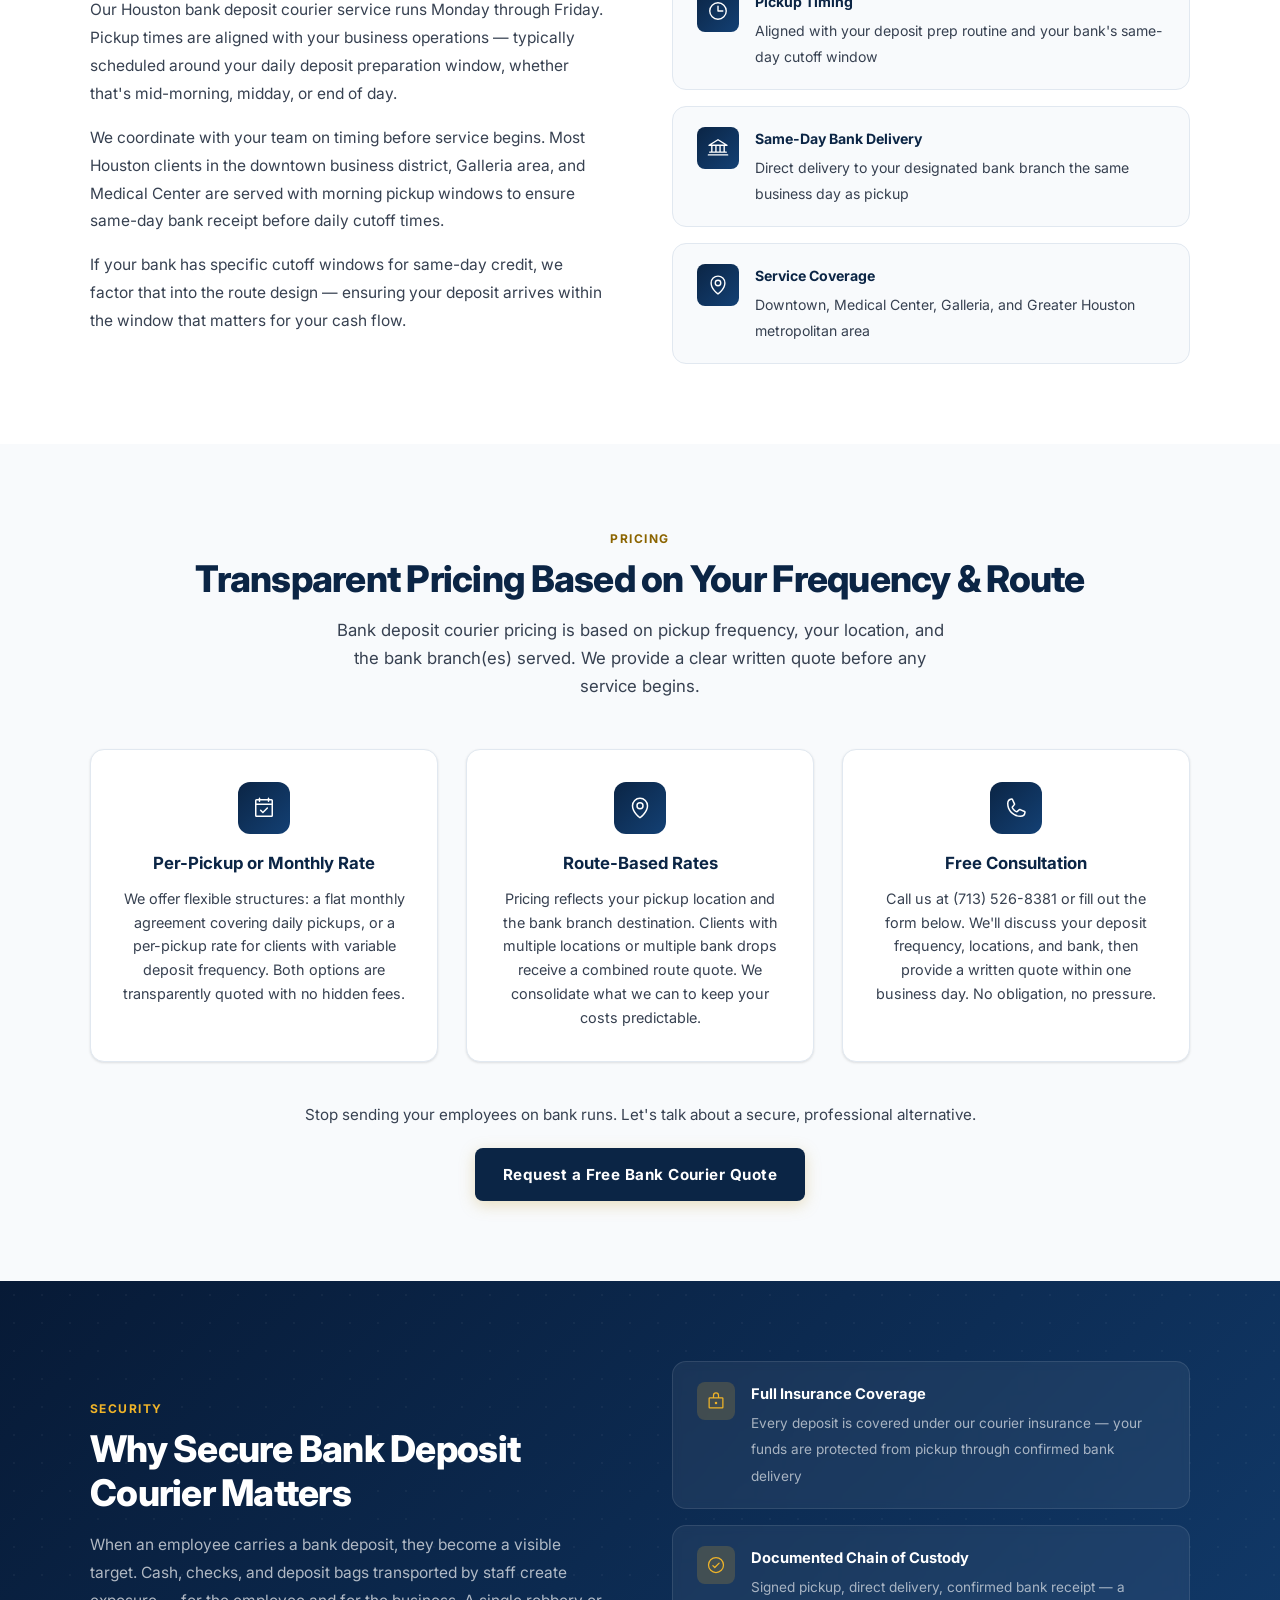
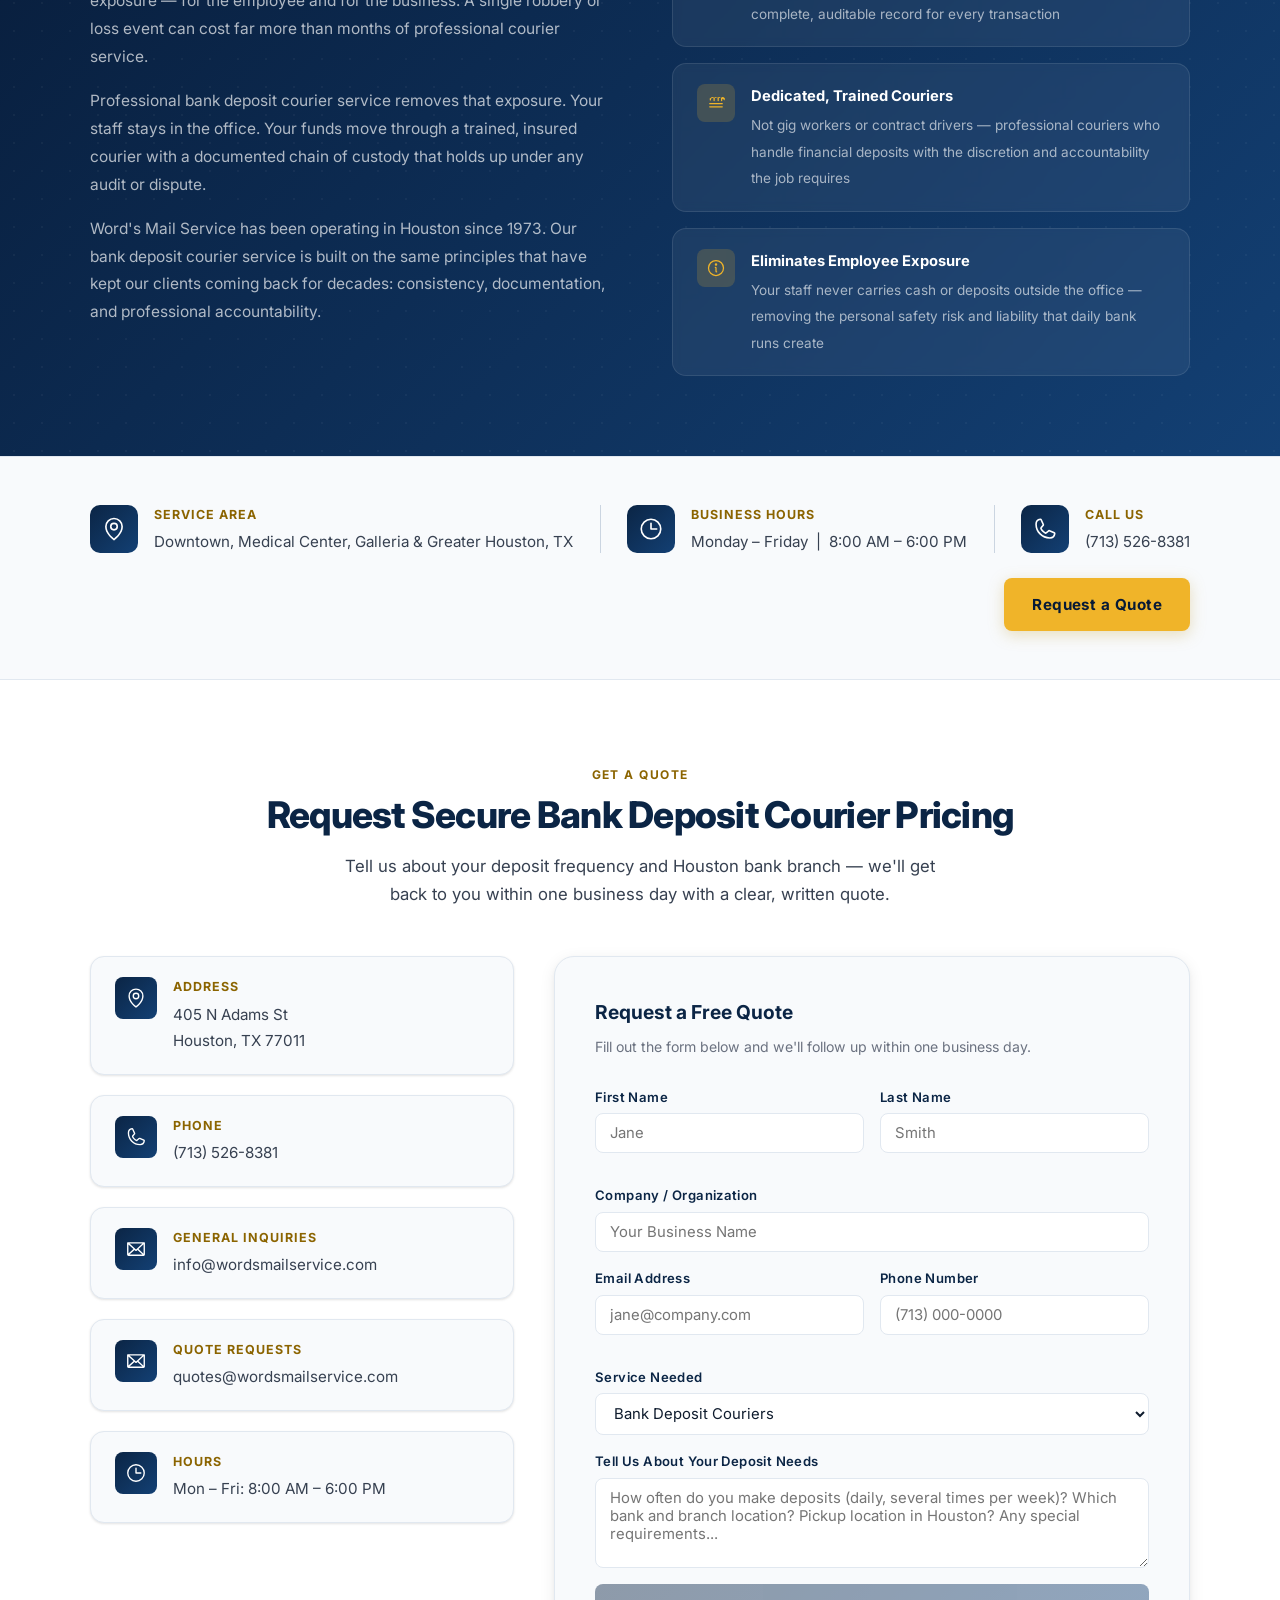
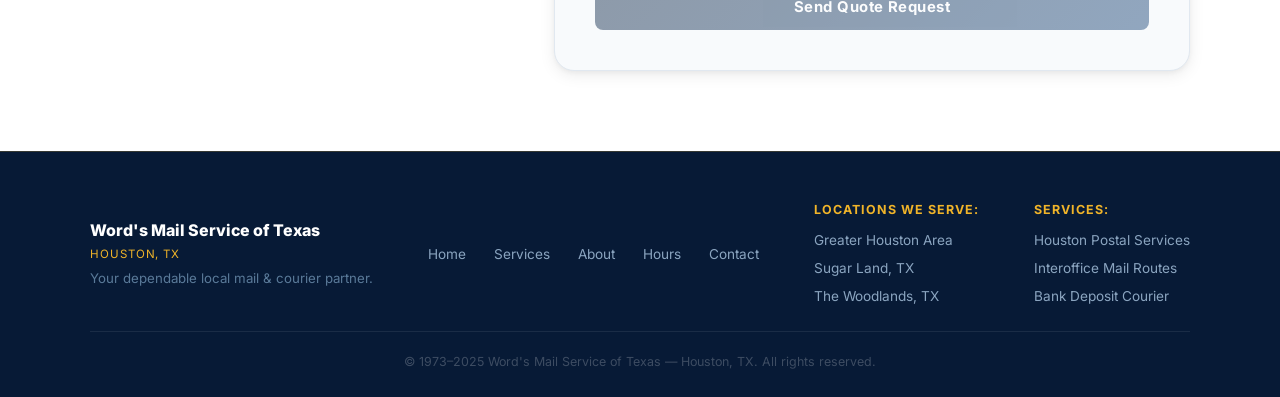
==== commit c0f2fa41: "Minor tweaks to copy" ====
--- a/bank-deposit-courier.html
+++ b/bank-deposit-courier.html
@@ -4,7 +4,7 @@
   <meta charset="UTF-8">
   <meta name="viewport" content="width=device-width, initial-scale=1.0">
   <title>Secure Bank Deposit Courier Houston TX | Word's Mail Service of Texas</title>
-  <meta name="description" content="Secure bank deposit courier service in Houston, TX. Insured, documented chain of custody, same-day delivery to your bank. Serving Houston businesses since 1977.">
+  <meta name="description" content="Secure bank deposit courier service in Houston, TX. Insured, documented chain of custody, same-day delivery to your bank. Serving Houston businesses since 1973.">
   <meta name="robots" content="index, follow">
   <meta name="geo.region" content="US-TX">
   <meta name="geo.placename" content="Houston, Texas">
@@ -12,221 +12,9 @@
   <link rel="preconnect" href="https://fonts.googleapis.com">
   <link rel="preconnect" href="https://fonts.gstatic.com" crossorigin>
   <link href="https://fonts.googleapis.com/css2?family=Inter:wght@400;500;600;700;800&display=swap" rel="stylesheet">
-
-  <style>
-    *, *::before, *::after { margin: 0; padding: 0; box-sizing: border-box; }
-    html { scroll-behavior: smooth; }
-    img, svg { display: block; max-width: 100%; }
-    ul { list-style: none; }
-    a { text-decoration: none; color: inherit; }
-
-    :root {
-      --navy:        #0B2545;
-      --navy-dark:   #071A36;
-      --navy-mid:    #134074;
-      --gold:        #F0B429;
-      --gold-light:  #F5CC5A;
-      --gold-text:   #8B6400;
-      --white:       #ffffff;
-      --off-white:   #F8FAFC;
-      --text-dark:   #0F1C2E;
-      --text-mid:    #374151;
-      --text-light:  #6B7280;
-      --border:      #E1E8F0;
-      --border-dark: #CBD5E1;
-      --font-base:   'Inter', system-ui, -apple-system, BlinkMacSystemFont, 'Segoe UI', sans-serif;
-      --radius:      8px;
-      --radius-lg:   14px;
-      --radius-xl:   20px;
-      --shadow-sm:   0 1px 3px rgba(0,0,0,0.08), 0 1px 2px rgba(0,0,0,0.04);
-      --shadow-md:   0 4px 16px rgba(0,0,0,0.08), 0 2px 4px rgba(0,0,0,0.04);
-      --shadow-lg:   0 10px 40px rgba(0,0,0,0.12), 0 4px 12px rgba(0,0,0,0.06);
-      --transition:  0.2s ease;
-      --max-width:   1100px;
-    }
-
-    body { font-family: var(--font-base); color: var(--text-dark); background: var(--white); line-height: 1.65; font-size: 16px; -webkit-font-smoothing: antialiased; -moz-osx-font-smoothing: grayscale; }
-    .container { width: 90%; max-width: var(--max-width); margin: 0 auto; }
-    .section-label { display: inline-block; font-size: 0.75rem; font-weight: 700; letter-spacing: 0.12em; text-transform: uppercase; color: var(--gold-text); margin-bottom: 0.5rem; }
-    .section-title { font-size: clamp(1.75rem, 3vw, 2.3rem); font-weight: 800; color: var(--navy); margin-bottom: 1rem; line-height: 1.2; letter-spacing: -0.02em; }
-    .section-intro { font-size: 1.05rem; color: var(--text-mid); max-width: 620px; }
-
-    /* NAVIGATION */
-    #navbar { position: fixed; top: 0; left: 0; width: 100%; z-index: 1000; background: rgba(7, 26, 54, 0.92); backdrop-filter: blur(12px); -webkit-backdrop-filter: blur(12px); border-bottom: 1px solid rgba(240, 180, 41, 0.25); box-shadow: 0 2px 20px rgba(0,0,0,0.2); transition: background var(--transition), box-shadow var(--transition); }
-    #navbar.scrolled { background: rgba(7, 26, 54, 0.98); box-shadow: 0 4px 30px rgba(0,0,0,0.3); }
-    .nav-inner { display: flex; align-items: center; justify-content: space-between; height: 68px; }
-    .nav-logo { display: flex; flex-direction: column; line-height: 1.1; }
-    .nav-logo .logo-main { font-size: 1.1rem; font-weight: 800; color: var(--white); letter-spacing: 0.02em; }
-    .nav-logo .logo-sub { font-size: 0.7rem; color: var(--gold); letter-spacing: 0.08em; text-transform: uppercase; }
-    .nav-links { display: flex; gap: 2rem; align-items: center; }
-    .nav-links a { color: rgba(255,255,255,0.72); font-size: 0.87rem; font-weight: 600; letter-spacing: 0.03em; text-transform: uppercase; transition: color var(--transition); padding: 4px 0; position: relative; }
-    .nav-links a::after { content: ''; position: absolute; bottom: -2px; left: 0; width: 0; height: 2px; background: var(--gold); transition: width var(--transition); border-radius: 2px; }
-    .nav-links a:hover { color: var(--white); }
-    .nav-links a:hover::after { width: 100%; }
-    .nav-cta { background: var(--gold) !important; color: var(--navy-dark) !important; padding: 9px 20px !important; border-radius: var(--radius) !important; font-weight: 700 !important; transition: background var(--transition), transform var(--transition), box-shadow var(--transition) !important; box-shadow: 0 2px 8px rgba(240, 180, 41,0.3) !important; }
-    .nav-cta::after { display: none !important; }
-    .nav-cta:hover { background: var(--gold-light) !important; transform: translateY(-1px) !important; box-shadow: 0 4px 16px rgba(240, 180, 41,0.45) !important; }
-    .nav-toggle { display: none; flex-direction: column; gap: 5px; cursor: pointer; padding: 6px; background: none; border: none; }
-    .nav-toggle span { display: block; width: 22px; height: 2px; background: var(--white); border-radius: 2px; transition: transform 0.3s ease, opacity 0.3s ease; transform-origin: center; }
-    .nav-toggle[aria-expanded="true"] span:nth-child(1) { transform: translateY(7px) rotate(45deg); }
-    .nav-toggle[aria-expanded="true"] span:nth-child(2) { opacity: 0; }
-    .nav-toggle[aria-expanded="true"] span:nth-child(3) { transform: translateY(-7px) rotate(-45deg); }
-
-    /* BUTTONS */
-    .btn-primary { display: inline-block; background: var(--gold); color: var(--navy-dark); font-weight: 700; font-size: 0.95rem; padding: 14px 28px; border-radius: var(--radius); letter-spacing: 0.03em; transition: background var(--transition), transform var(--transition), box-shadow var(--transition); box-shadow: 0 4px 15px rgba(201, 168, 76, 0.35); }
-    .btn-primary:hover { background: var(--gold-light); transform: translateY(-2px); box-shadow: 0 6px 22px rgba(201, 168, 76, 0.5); }
-    .btn-outline { display: inline-block; border: 2px solid rgba(255,255,255,0.35); color: var(--white); font-weight: 600; font-size: 0.95rem; padding: 12px 26px; border-radius: var(--radius); letter-spacing: 0.03em; transition: border-color var(--transition), background var(--transition); }
-    .btn-outline:hover { border-color: var(--gold); background: rgba(201, 168, 76, 0.1); }
-
-    /* HERO */
-    .service-hero { padding-top: 68px; background: linear-gradient(135deg, var(--navy-dark) 0%, var(--navy-mid) 60%, #1a4a7a 100%); color: var(--white); position: relative; overflow: hidden; }
-    .service-hero::before { content: ''; position: absolute; inset: 0; background-image: radial-gradient(circle, rgba(255,255,255,0.06) 1px, transparent 1px); background-size: 32px 32px; pointer-events: none; }
-    .service-hero::after { content: ''; position: absolute; top: -200px; right: -150px; width: 600px; height: 600px; border-radius: 50%; background: radial-gradient(circle, rgba(240, 180, 41, 0.1) 0%, transparent 70%); pointer-events: none; }
-    .service-hero-inner { position: relative; z-index: 1; padding: 4rem 0 3.5rem; max-width: 780px; }
-    .hero-badge { display: inline-flex; align-items: center; gap: 8px; background: rgba(201, 168, 76, 0.15); border: 1px solid rgba(201, 168, 76, 0.4); border-radius: 50px; padding: 5px 14px; font-size: 0.78rem; font-weight: 600; color: var(--gold-light); letter-spacing: 0.06em; text-transform: uppercase; margin-bottom: 1.5rem; }
-    .hero-badge::before { content: ''; display: inline-block; width: 7px; height: 7px; border-radius: 50%; background: var(--gold); }
-    .service-hero-inner h1 { font-size: clamp(2rem, 4vw, 3rem); font-weight: 800; line-height: 1.12; letter-spacing: -0.02em; margin-bottom: 1.25rem; color: var(--white); }
-    .service-hero-inner h1 span { color: var(--gold-light); }
-    .service-hero-inner .hero-sub { font-size: 1.08rem; color: rgba(255,255,255,0.65); margin-bottom: 2rem; line-height: 1.75; max-width: 640px; }
-    .hero-actions { display: flex; flex-wrap: wrap; gap: 1rem; align-items: center; }
-    .breadcrumb { position: relative; z-index: 1; padding-top: 1.25rem; margin-bottom: 1.5rem; }
-    .breadcrumb-inner { display: flex; align-items: center; gap: 0.45rem; font-size: 0.8rem; color: rgba(255,255,255,0.45); }
-    .breadcrumb-inner a { color: rgba(255,255,255,0.45); transition: color var(--transition); }
-    .breadcrumb-inner a:hover { color: var(--gold-light); }
-    .breadcrumb-inner .sep { color: rgba(255,255,255,0.22); }
-    .breadcrumb-inner .current { color: rgba(255,255,255,0.7); }
-
-    /* HOW IT WORKS */
-    .how-it-works { padding: 5rem 0; background: var(--off-white); }
-    .how-header { text-align: center; margin-bottom: 3rem; }
-    .how-header .section-intro { margin: 0 auto; }
-    .steps-grid { display: grid; grid-template-columns: repeat(4, 1fr); gap: 1.5rem; }
-    .step-card { background: var(--white); border-radius: var(--radius-lg); padding: 2rem 1.5rem; box-shadow: var(--shadow-sm); border: 1px solid var(--border); transition: transform var(--transition), box-shadow var(--transition); }
-    .step-card:hover { transform: translateY(-4px); box-shadow: var(--shadow-md); }
-    .step-num { width: 40px; height: 40px; border-radius: 50%; background: linear-gradient(135deg, var(--navy) 0%, var(--navy-mid) 100%); color: var(--white); font-size: 1rem; font-weight: 800; display: flex; align-items: center; justify-content: center; margin-bottom: 1rem; flex-shrink: 0; }
-    .step-card h3 { font-size: 1rem; font-weight: 700; color: var(--navy); margin-bottom: 0.6rem; }
-    .step-card p { font-size: 0.92rem; color: var(--text-mid); line-height: 1.7; }
-
-    /* SCHEDULE */
-    .schedule-section { padding: 5rem 0; background: var(--white); }
-    .schedule-inner { display: grid; grid-template-columns: 1fr 1fr; gap: 4rem; align-items: start; }
-    .schedule-content p { font-size: 0.97rem; color: var(--text-mid); line-height: 1.8; margin-bottom: 1rem; }
-    .schedule-cards { display: flex; flex-direction: column; gap: 1rem; }
-    .schedule-card { background: var(--off-white); border-radius: var(--radius-lg); padding: 1.25rem 1.5rem; display: flex; align-items: flex-start; gap: 1rem; border: 1px solid var(--border); transition: border-color var(--transition), box-shadow var(--transition); }
-    .schedule-card:hover { border-color: var(--border-dark); box-shadow: var(--shadow-sm); }
-    .schedule-card-icon { width: 42px; height: 42px; border-radius: 8px; background: linear-gradient(135deg, var(--navy) 0%, var(--navy-mid) 100%); display: flex; align-items: center; justify-content: center; flex-shrink: 0; }
-    .schedule-card-text strong { display: block; font-size: 0.88rem; font-weight: 700; color: var(--navy); margin-bottom: 3px; }
-    .schedule-card-text span { font-size: 0.88rem; color: var(--text-mid); line-height: 1.5; }
-
-    /* PRICING */
-    .pricing-section { padding: 5rem 0; background: var(--off-white); }
-    .pricing-header { text-align: center; margin-bottom: 3rem; }
-    .pricing-header .section-intro { margin: 0 auto; }
-    .pricing-grid { display: grid; grid-template-columns: repeat(3, 1fr); gap: 1.75rem; }
-    .pricing-card { background: var(--white); border-radius: var(--radius-lg); padding: 2rem 1.75rem; box-shadow: var(--shadow-sm); border: 1px solid var(--border); text-align: center; transition: transform var(--transition), box-shadow var(--transition), border-color var(--transition); position: relative; overflow: hidden; }
-    .pricing-card::before { content: ''; position: absolute; top: 0; left: 0; right: 0; height: 3px; background: linear-gradient(90deg, var(--gold), var(--gold-light)); opacity: 0; transition: opacity var(--transition); }
-    .pricing-card:hover { transform: translateY(-4px); box-shadow: var(--shadow-md); border-color: var(--border-dark); }
-    .pricing-card:hover::before { opacity: 1; }
-    .pricing-card-icon { width: 52px; height: 52px; border-radius: 12px; background: linear-gradient(135deg, var(--navy) 0%, var(--navy-mid) 100%); display: flex; align-items: center; justify-content: center; margin: 0 auto 1rem; }
-    .pricing-card h3 { font-size: 1.05rem; font-weight: 700; color: var(--navy); margin-bottom: 0.6rem; }
-    .pricing-card p { font-size: 0.9rem; color: var(--text-mid); line-height: 1.65; }
-    .pricing-cta { text-align: center; margin-top: 2.5rem; }
-    .pricing-cta p { font-size: 0.95rem; color: var(--text-mid); margin-bottom: 1.25rem; }
-
-    /* SECURITY SECTION */
-    .security-section { padding: 5rem 0; background: linear-gradient(135deg, var(--navy-dark) 0%, var(--navy-mid) 100%); color: var(--white); position: relative; overflow: hidden; }
-    .security-section::before { content: ''; position: absolute; inset: 0; background-image: radial-gradient(circle, rgba(255,255,255,0.04) 1px, transparent 1px); background-size: 28px 28px; pointer-events: none; }
-    .security-inner { position: relative; z-index: 1; display: grid; grid-template-columns: 1fr 1fr; gap: 4rem; align-items: center; }
-    .security-content .section-label { color: var(--gold); }
-    .security-content .section-title { color: var(--white); }
-    .security-content p { color: rgba(255,255,255,0.68); font-size: 0.97rem; line-height: 1.8; margin-bottom: 1rem; max-width: none; }
-    .security-items { display: flex; flex-direction: column; gap: 1rem; }
-    .security-item { background: rgba(255,255,255,0.06); border: 1px solid rgba(255,255,255,0.1); border-radius: var(--radius-lg); padding: 1.25rem 1.5rem; display: flex; align-items: flex-start; gap: 1rem; backdrop-filter: blur(4px); -webkit-backdrop-filter: blur(4px); }
-    .security-item-icon { width: 38px; height: 38px; border-radius: 8px; background: rgba(240, 180, 41, 0.18); display: flex; align-items: center; justify-content: center; flex-shrink: 0; }
-    .security-item-text strong { display: block; font-size: 0.92rem; font-weight: 700; color: var(--white); margin-bottom: 3px; }
-    .security-item-text span { font-size: 0.85rem; color: rgba(255,255,255,0.62); line-height: 1.5; }
-
-    /* HOURS STRIP */
-    #hours { background: var(--off-white); color: var(--text-dark); padding: 3rem 0; border-top: 1px solid var(--border); border-bottom: 1px solid var(--border); }
-    .hours-inner { display: flex; align-items: center; justify-content: space-between; flex-wrap: wrap; gap: 1.5rem; }
-    .hours-block { display: flex; align-items: center; gap: 1rem; }
-    .hours-icon { width: 48px; height: 48px; border-radius: 10px; background: linear-gradient(135deg, var(--navy) 0%, var(--navy-mid) 100%); display: flex; align-items: center; justify-content: center; flex-shrink: 0; }
-    .hours-block-text strong { display: block; font-size: 0.78rem; color: var(--gold-text); text-transform: uppercase; letter-spacing: 0.08em; margin-bottom: 2px; font-weight: 700; }
-    .hours-block-text span { font-size: 0.95rem; color: var(--text-mid); }
-    .hours-divider { width: 1px; height: 48px; background: var(--border-dark); }
-
-    /* CONTACT */
-    #contact { padding: 5rem 0; background: var(--white); }
-    .contact-header { text-align: center; margin-bottom: 3rem; }
-    .contact-header .section-intro { margin: 0 auto; }
-    .contact-grid { display: grid; grid-template-columns: 1fr 1.5fr; gap: 2.5rem; align-items: start; }
-    .contact-info { display: flex; flex-direction: column; gap: 1.25rem; }
-    .contact-item { background: var(--off-white); border-radius: var(--radius-lg); padding: 1.25rem 1.5rem; display: flex; align-items: flex-start; gap: 1rem; box-shadow: var(--shadow-sm); border: 1px solid var(--border); transition: box-shadow var(--transition), border-color var(--transition); }
-    .contact-item:hover { box-shadow: var(--shadow-md); border-color: var(--border-dark); }
-    .contact-item-icon { width: 42px; height: 42px; border-radius: 8px; background: linear-gradient(135deg, var(--navy) 0%, var(--navy-mid) 100%); display: flex; align-items: center; justify-content: center; flex-shrink: 0; }
-    .contact-item-text strong { display: block; font-size: 0.78rem; font-weight: 700; color: var(--gold-text); text-transform: uppercase; letter-spacing: 0.08em; margin-bottom: 3px; }
-    .contact-item-text span, .contact-item-text a { font-size: 0.95rem; color: var(--text-mid); }
-    .contact-item-text a:hover { color: var(--navy); }
-    .quote-form { background: var(--off-white); border-radius: var(--radius-xl); padding: 2.5rem; box-shadow: var(--shadow-md); border: 1px solid var(--border); }
-    .quote-form h3 { font-size: 1.2rem; font-weight: 700; color: var(--navy); margin-bottom: 0.4rem; }
-    .quote-form p { font-size: 0.88rem; color: var(--text-light); margin-bottom: 1.75rem; }
-    .form-row { display: grid; grid-template-columns: 1fr 1fr; gap: 1rem; margin-bottom: 1rem; }
-    .form-group { display: flex; flex-direction: column; gap: 5px; margin-bottom: 1rem; }
-    .form-group label { font-size: 0.82rem; font-weight: 600; color: var(--navy); letter-spacing: 0.03em; }
-    .form-group input, .form-group select, .form-group textarea { padding: 10px 14px; border: 1.5px solid var(--border); border-radius: var(--radius); font-family: var(--font-base); font-size: 0.93rem; color: var(--text-dark); background: var(--white); transition: border-color var(--transition); outline: none; }
-    .form-group input:focus, .form-group select:focus, .form-group textarea:focus { border-color: var(--navy-mid); box-shadow: 0 0 0 3px rgba(19, 64, 116, 0.1); }
-    .form-group textarea { resize: vertical; min-height: 90px; }
-    .form-submit { display: inline-block; width: 100%; text-align: center; background: linear-gradient(135deg, var(--navy) 0%, var(--navy-mid) 100%); color: var(--white); font-weight: 700; font-size: 0.93rem; padding: 14px 20px; border-radius: var(--radius); border: none; cursor: pointer; letter-spacing: 0.03em; transition: opacity var(--transition), transform var(--transition), box-shadow var(--transition); font-family: var(--font-base); box-shadow: 0 4px 16px rgba(11,37,69,0.25); }
-    .form-submit:hover { opacity: 0.92; transform: translateY(-1px); box-shadow: 0 6px 24px rgba(11,37,69,0.35); }
-    .form-submit:disabled { opacity: 0.45; cursor: not-allowed; transform: none; box-shadow: none; }
-
-    /* FOOTER */
-    footer { background: var(--navy-dark); color: rgba(255,255,255,0.45); padding: 3rem 0 1.5rem; border-top: 1px solid rgba(240, 180, 41,0.2); }
-    .footer-inner { display: flex; align-items: center; justify-content: space-between; flex-wrap: wrap; gap: 1.25rem; padding-bottom: 1.5rem; border-bottom: 1px solid rgba(255,255,255,0.08); margin-bottom: 1.25rem; }
-    .footer-brand .logo-main { font-size: 1rem; font-weight: 800; color: var(--white); }
-    .footer-brand .logo-sub { font-size: 0.72rem; color: var(--gold); text-transform: uppercase; letter-spacing: 0.08em; margin-top: 2px; }
-    .footer-tagline { font-size: 0.83rem; color: #5a7a99; margin-top: 4px; }
-    .footer-nav { display: flex; gap: 1.75rem; flex-wrap: wrap; }
-    .footer-nav a { font-size: 0.85rem; color: #8ba5c0; transition: color var(--transition); }
-    .footer-nav a:hover { color: var(--gold-light); }
-    .footer-bottom { text-align: center; font-size: 0.78rem; color: rgba(255,255,255,0.22); }
-    .footer-locations { font-size: 0.85rem; }
-    .footer-locations strong { display: block; color: var(--gold); margin-bottom: 0.5rem; font-size: 0.78rem; text-transform: uppercase; letter-spacing: 0.08em; }
-    .footer-locations ul { display: flex; flex-direction: column; gap: 0.35rem; }
-    .footer-locations a { color: #8ba5c0; transition: color var(--transition); }
-    .footer-locations a:hover { color: var(--gold-light); }
-
-    /* RESPONSIVE */
-    @media (max-width: 900px) {
-      .steps-grid { grid-template-columns: 1fr 1fr; }
-      .schedule-inner { grid-template-columns: 1fr; gap: 2.5rem; }
-      .pricing-grid { grid-template-columns: 1fr 1fr; }
-      .security-inner { grid-template-columns: 1fr; gap: 2.5rem; }
-      .contact-grid { grid-template-columns: 1fr; }
-      .hours-inner { flex-direction: column; align-items: flex-start; gap: 1rem; }
-      .hours-divider { display: none; }
-    }
-
-    @media (max-width: 600px) {
-      .nav-links { display: none; position: absolute; top: 68px; left: 0; width: 100%; background: rgba(7, 26, 54, 0.97); backdrop-filter: blur(12px); -webkit-backdrop-filter: blur(12px); flex-direction: column; padding: 1.25rem 1.5rem; gap: 1rem; border-bottom: 1px solid rgba(240, 180, 41,0.25); box-shadow: var(--shadow-md); }
-      .nav-links.open { display: flex; }
-      .nav-toggle { display: flex; }
-      .steps-grid { grid-template-columns: 1fr; }
-      .pricing-grid { grid-template-columns: 1fr; }
-      .form-row { grid-template-columns: 1fr; }
-      .footer-inner { flex-direction: column; align-items: flex-start; }
-      .quote-form { padding: 1.75rem 1.25rem; }
-    }
-
-    /* REVEAL */
-    .reveal { opacity: 0; transform: translateY(24px); transition: opacity 0.55s ease, transform 0.55s ease; }
-    .reveal.visible { opacity: 1; transform: translateY(0); }
-    .reveal-delay-1 { transition-delay: 0.1s; }
-    .reveal-delay-2 { transition-delay: 0.2s; }
-    .reveal-delay-3 { transition-delay: 0.3s; }
-  </style>
+  <link rel="stylesheet" href="style.css">
 </head>
-<body>
+<body class="service-page">
 
   <!-- NAVIGATION -->
   <nav id="navbar" role="navigation" aria-label="Main navigation">
@@ -263,7 +51,7 @@
           </div>
         </nav>
 
-        <div class="hero-badge">Serving Houston Businesses Since 1977</div>
+        <div class="hero-badge">Serving Houston Businesses Since 1973</div>
 
         <h1>Secure Bank Deposit Courier<br><span>Service in Houston, TX</span></h1>
 
@@ -424,7 +212,7 @@
             Professional bank deposit courier service removes that exposure. Your staff stays in the office. Your funds move through a trained, insured courier with a documented chain of custody that holds up under any audit or dispute.
           </p>
           <p>
-            Word's Mail Service has been operating in Houston since 1977. Our bank deposit courier service is built on the same principles that have kept our clients coming back for decades: consistency, documentation, and professional accountability.
+            Word's Mail Service has been operating in Houston since 1973. Our bank deposit courier service is built on the same principles that have kept our clients coming back for decades: consistency, documentation, and professional accountability.
           </p>
         </div>
 
@@ -498,7 +286,6 @@
           <span>(713) 526-8381</span>
         </div>
       </div>
-      <div class="hours-divider" aria-hidden="true"></div>
       <a href="#contact" class="btn-primary" style="white-space: nowrap;">Request a Quote</a>
     </div>
   </section>
@@ -644,7 +431,7 @@
         </div>
       </div>
       <div class="footer-bottom">
-        <p>&copy; 1977&ndash;2025 Word's Mail Service of Texas &mdash; Houston, TX. All rights reserved.</p>
+        <p>&copy; 1973&ndash;2025 Word's Mail Service of Texas &mdash; Houston, TX. All rights reserved.</p>
       </div>
     </div>
   </footer>
--- a/style.css
+++ b/style.css
@@ -0,0 +1,1447 @@
+/* =============================================
+   CSS RESET
+============================================= */
+*, *::before, *::after {
+  margin: 0;
+  padding: 0;
+  box-sizing: border-box;
+}
+
+html { scroll-behavior: smooth; }
+img, svg { display: block; max-width: 100%; }
+ul { list-style: none; }
+a { text-decoration: none; color: inherit; }
+
+/* =============================================
+   DESIGN TOKENS
+============================================= */
+:root {
+  --navy:        #0B2545;
+  --navy-dark:   #071A36;
+  --navy-mid:    #134074;
+  --gold:        #F0B429;
+  --gold-light:  #F5CC5A;
+  --gold-text:   #8B6400;
+  --white:       #ffffff;
+  --off-white:   #F8FAFC;
+  --text-dark:   #0F1C2E;
+  --text-mid:    #374151;
+  --text-light:  #6B7280;
+  --border:      #E1E8F0;
+  --border-dark: #CBD5E1;
+  --font-base:   'Inter', system-ui, -apple-system, BlinkMacSystemFont, 'Segoe UI', sans-serif;
+  --radius:      8px;
+  --radius-lg:   14px;
+  --radius-xl:   20px;
+  --shadow-sm:   0 1px 3px rgba(0,0,0,0.08), 0 1px 2px rgba(0,0,0,0.04);
+  --shadow-md:   0 4px 16px rgba(0,0,0,0.08), 0 2px 4px rgba(0,0,0,0.04);
+  --shadow-lg:   0 10px 40px rgba(0,0,0,0.12), 0 4px 12px rgba(0,0,0,0.06);
+  --transition:  0.2s ease;
+  --max-width:   1100px;
+}
+
+/* =============================================
+   BASE
+============================================= */
+body {
+  font-family: var(--font-base);
+  color: var(--text-dark);
+  background: var(--white);
+  line-height: 1.65;
+  font-size: 16px;
+  -webkit-font-smoothing: antialiased;
+  -moz-osx-font-smoothing: grayscale;
+}
+
+.container {
+  width: 90%;
+  max-width: var(--max-width);
+  margin: 0 auto;
+}
+
+.section-label {
+  display: inline-block;
+  font-size: 0.75rem;
+  font-weight: 700;
+  letter-spacing: 0.12em;
+  text-transform: uppercase;
+  color: var(--gold-text);
+  margin-bottom: 0.5rem;
+}
+
+.section-title {
+  font-size: clamp(1.75rem, 3vw, 2.3rem);
+  font-weight: 800;
+  color: var(--navy);
+  margin-bottom: 1rem;
+  line-height: 1.2;
+  letter-spacing: -0.02em;
+}
+
+.section-intro {
+  font-size: 1.05rem;
+  color: var(--text-mid);
+  max-width: 620px;
+}
+
+/* =============================================
+   NAVIGATION
+============================================= */
+#navbar {
+  position: fixed;
+  top: 0; left: 0; width: 100%; z-index: 1000;
+  background: rgba(7, 26, 54, 0.92);
+  backdrop-filter: blur(12px);
+  -webkit-backdrop-filter: blur(12px);
+  border-bottom: 1px solid rgba(240, 180, 41, 0.25);
+  box-shadow: 0 2px 20px rgba(0,0,0,0.2);
+  transition: background var(--transition), box-shadow var(--transition);
+}
+
+#navbar.scrolled {
+  background: rgba(7, 26, 54, 0.98);
+  box-shadow: 0 4px 30px rgba(0,0,0,0.3);
+}
+
+.nav-inner {
+  display: flex;
+  align-items: center;
+  justify-content: space-between;
+  height: 68px;
+}
+
+.nav-logo {
+  display: flex;
+  flex-direction: column;
+  line-height: 1.1;
+}
+
+.nav-logo .logo-main {
+  font-size: 1.1rem;
+  font-weight: 800;
+  color: var(--white);
+  letter-spacing: 0.02em;
+}
+
+.nav-logo .logo-sub {
+  font-size: 0.7rem;
+  color: var(--gold);
+  letter-spacing: 0.08em;
+  text-transform: uppercase;
+}
+
+.nav-links {
+  display: flex;
+  gap: 2rem;
+  align-items: center;
+}
+
+.nav-links a {
+  color: rgba(255,255,255,0.72);
+  font-size: 0.87rem;
+  font-weight: 600;
+  letter-spacing: 0.03em;
+  text-transform: uppercase;
+  transition: color var(--transition);
+  padding: 4px 0;
+  position: relative;
+}
+
+.nav-links a::after {
+  content: '';
+  position: absolute;
+  bottom: -2px; left: 0;
+  width: 0; height: 2px;
+  background: var(--gold);
+  transition: width var(--transition);
+  border-radius: 2px;
+}
+
+.nav-links a:hover { color: var(--white); }
+.nav-links a:hover::after { width: 100%; }
+
+.nav-cta {
+  background: var(--gold) !important;
+  color: var(--navy-dark) !important;
+  padding: 9px 20px !important;
+  border-radius: var(--radius) !important;
+  font-weight: 700 !important;
+  transition: background var(--transition), transform var(--transition), box-shadow var(--transition) !important;
+  box-shadow: 0 2px 8px rgba(240, 180, 41,0.3) !important;
+}
+
+.nav-cta::after { display: none !important; }
+
+.nav-cta:hover {
+  background: var(--gold-light) !important;
+  transform: translateY(-1px) !important;
+  box-shadow: 0 4px 16px rgba(240, 180, 41,0.45) !important;
+}
+
+.nav-toggle {
+  display: none;
+  flex-direction: column;
+  gap: 5px;
+  cursor: pointer;
+  padding: 6px;
+  background: none;
+  border: none;
+}
+
+.nav-toggle span {
+  display: block;
+  width: 22px; height: 2px;
+  background: var(--white);
+  border-radius: 2px;
+  transition: transform 0.3s ease, opacity 0.3s ease;
+  transform-origin: center;
+}
+
+.nav-toggle[aria-expanded="true"] span:nth-child(1) { transform: translateY(7px) rotate(45deg); }
+.nav-toggle[aria-expanded="true"] span:nth-child(2) { opacity: 0; }
+.nav-toggle[aria-expanded="true"] span:nth-child(3) { transform: translateY(-7px) rotate(-45deg); }
+
+/* =============================================
+   BUTTONS
+============================================= */
+.btn-primary {
+  display: inline-block;
+  background: var(--gold);
+  color: var(--navy-dark);
+  font-weight: 700;
+  font-size: 0.95rem;
+  padding: 14px 28px;
+  border-radius: var(--radius);
+  letter-spacing: 0.03em;
+  transition: background var(--transition), transform var(--transition), box-shadow var(--transition);
+  box-shadow: 0 4px 15px rgba(201, 168, 76, 0.35);
+}
+
+.btn-primary:hover {
+  background: var(--gold-light);
+  transform: translateY(-2px);
+  box-shadow: 0 6px 22px rgba(201, 168, 76, 0.5);
+}
+
+.btn-outline {
+  display: inline-block;
+  border: 2px solid rgba(255,255,255,0.35);
+  color: var(--white);
+  font-weight: 600;
+  font-size: 0.95rem;
+  padding: 12px 26px;
+  border-radius: var(--radius);
+  letter-spacing: 0.03em;
+  transition: border-color var(--transition), background var(--transition);
+}
+
+.btn-outline:hover {
+  border-color: var(--gold);
+  background: rgba(201, 168, 76, 0.1);
+}
+
+/* =============================================
+   LOCATION PAGES — HERO
+============================================= */
+#home {
+  padding-top: 64px;
+  background: linear-gradient(135deg, var(--navy-dark) 0%, var(--navy-mid) 60%, #1a4a7a 100%);
+  color: var(--white);
+  min-height: 100vh;
+  display: flex;
+  align-items: center;
+  position: relative;
+  overflow: hidden;
+}
+
+#home::before {
+  content: '';
+  position: absolute; inset: 0;
+  background-image: radial-gradient(circle, rgba(255,255,255,0.06) 1px, transparent 1px);
+  background-size: 32px 32px;
+  pointer-events: none;
+}
+
+#home::after {
+  content: '';
+  position: absolute;
+  top: -200px; right: -150px;
+  width: 600px; height: 600px;
+  border-radius: 50%;
+  background: radial-gradient(circle, rgba(240, 180, 41, 0.1) 0%, transparent 70%);
+  pointer-events: none;
+}
+
+.hero-inner {
+  position: relative; z-index: 1;
+  display: flex;
+  align-items: center;
+  gap: 3rem;
+  padding: 5rem 0;
+}
+
+.hero-content {
+  flex: 1;
+  max-width: 600px;
+}
+
+.hero-badge {
+  display: inline-flex;
+  align-items: center;
+  gap: 8px;
+  background: rgba(201, 168, 76, 0.15);
+  border: 1px solid rgba(201, 168, 76, 0.4);
+  border-radius: 50px;
+  padding: 5px 14px;
+  font-size: 0.78rem;
+  font-weight: 600;
+  color: var(--gold-light);
+  letter-spacing: 0.06em;
+  text-transform: uppercase;
+  margin-bottom: 1.5rem;
+}
+
+.hero-badge::before {
+  content: '';
+  display: inline-block;
+  width: 7px; height: 7px;
+  border-radius: 50%;
+  background: var(--gold);
+}
+
+.hero-headline {
+  font-size: clamp(2.1rem, 4.5vw, 3.2rem);
+  font-weight: 800;
+  line-height: 1.12;
+  margin-bottom: 1.5rem;
+  color: var(--white);
+  letter-spacing: -0.02em;
+}
+
+.hero-headline span { color: var(--gold-light); }
+
+.hero-sub {
+  font-size: 1.08rem;
+  color: rgba(255,255,255,0.62);
+  margin-bottom: 2.25rem;
+  line-height: 1.75;
+}
+
+.hero-actions {
+  display: flex;
+  flex-wrap: wrap;
+  gap: 1rem;
+  align-items: center;
+}
+
+.hero-stats {
+  display: flex;
+  gap: 2.5rem;
+  margin-top: 3rem;
+  padding-top: 2rem;
+  border-top: 1px solid rgba(255,255,255,0.12);
+  flex-wrap: wrap;
+}
+
+.hero-stat { display: flex; flex-direction: column; }
+
+.hero-stat .stat-num {
+  font-size: 1.6rem;
+  font-weight: 800;
+  color: var(--gold-light);
+  line-height: 1;
+}
+
+.hero-stat .stat-label {
+  font-size: 0.78rem;
+  color: #8ba5c0;
+  margin-top: 2px;
+  letter-spacing: 0.04em;
+}
+
+.hero-visual {
+  flex: 0 0 380px;
+  display: flex;
+  flex-direction: column;
+  gap: 0.75rem;
+}
+
+.hero-card {
+  background: rgba(255,255,255,0.06);
+  border: 1px solid rgba(255,255,255,0.1);
+  border-radius: var(--radius-lg);
+  padding: 1.1rem 1.25rem;
+  display: flex;
+  align-items: center;
+  gap: 1rem;
+  backdrop-filter: blur(8px);
+  -webkit-backdrop-filter: blur(8px);
+  transition: background var(--transition), transform var(--transition), box-shadow var(--transition);
+}
+
+.hero-card:hover {
+  background: rgba(255,255,255,0.1);
+  transform: translateX(5px);
+  box-shadow: 0 4px 20px rgba(0,0,0,0.2);
+}
+
+.hero-card-icon {
+  width: 46px; height: 46px;
+  border-radius: 10px;
+  background: rgba(240, 180, 41, 0.18);
+  display: flex;
+  align-items: center;
+  justify-content: center;
+  flex-shrink: 0;
+}
+
+.hero-card-text strong {
+  display: block;
+  font-size: 0.92rem;
+  font-weight: 700;
+  color: var(--white);
+  margin-bottom: 3px;
+  letter-spacing: -0.01em;
+}
+
+.hero-card-text span {
+  font-size: 0.78rem;
+  color: rgba(255,255,255,0.78);
+  line-height: 1.4;
+}
+
+/* =============================================
+   SERVICES
+============================================= */
+#services {
+  padding: 5rem 0;
+  background: var(--off-white);
+}
+
+.services-header {
+  text-align: center;
+  margin-bottom: 3rem;
+}
+
+.services-header .section-intro { margin: 0 auto; }
+
+.services-grid {
+  display: grid;
+  grid-template-columns: repeat(3, 1fr);
+  gap: 1.75rem;
+  align-items: stretch;
+}
+
+.service-card {
+  background: var(--white);
+  border-radius: var(--radius-lg);
+  padding: 2.25rem 1.75rem;
+  box-shadow: var(--shadow-sm);
+  border: 1px solid var(--border);
+  transition: transform var(--transition), box-shadow var(--transition), border-color var(--transition);
+  display: flex;
+  flex-direction: column;
+  position: relative;
+  overflow: hidden;
+}
+
+.service-card::before {
+  content: '';
+  position: absolute;
+  top: 0; left: 0; right: 0;
+  height: 3px;
+  background: linear-gradient(90deg, var(--gold), var(--gold-light));
+  opacity: 0;
+  transition: opacity var(--transition);
+}
+
+.service-card:hover {
+  transform: translateY(-6px);
+  box-shadow: var(--shadow-lg);
+  border-color: var(--border-dark);
+}
+
+.service-card:hover::before { opacity: 1; }
+
+.service-icon {
+  width: 58px; height: 58px;
+  border-radius: 12px;
+  background: linear-gradient(135deg, var(--navy) 0%, var(--navy-mid) 100%);
+  display: flex;
+  align-items: center;
+  justify-content: center;
+  margin-bottom: 1.25rem;
+  flex-shrink: 0;
+}
+
+.service-card h3 {
+  font-size: 1.15rem;
+  font-weight: 700;
+  color: var(--navy);
+  margin-bottom: 0.75rem;
+}
+
+.service-card p {
+  font-size: 0.95rem;
+  color: var(--text-mid);
+  line-height: 1.7;
+  flex: 1;
+}
+
+.service-card .card-link {
+  display: inline-flex;
+  align-items: center;
+  gap: 5px;
+  margin-top: 1.25rem;
+  font-size: 0.85rem;
+  font-weight: 700;
+  color: var(--gold-text);
+  letter-spacing: 0.03em;
+  transition: color var(--transition);
+}
+
+.service-card .card-link:hover { color: var(--navy); }
+
+.service-card .card-link::after {
+  content: '→';
+  display: inline-block;
+  transition: transform var(--transition);
+}
+
+.service-card .card-link:hover::after { transform: translateX(4px); }
+
+/* =============================================
+   ABOUT
+============================================= */
+#about {
+  padding: 5rem 0;
+  background: var(--white);
+}
+
+.about-inner {
+  display: grid;
+  grid-template-columns: 1fr 1fr;
+  gap: 4rem;
+  align-items: center;
+}
+
+.about-content .section-intro { margin-bottom: 1.5rem; }
+
+.about-content p {
+  color: var(--text-mid);
+  font-size: 0.97rem;
+  line-height: 1.8;
+  margin-bottom: 1rem;
+}
+
+.about-pillars {
+  display: flex;
+  flex-direction: column;
+  gap: 1rem;
+  margin-top: 1.75rem;
+}
+
+.pillar {
+  display: flex;
+  align-items: flex-start;
+  gap: 1rem;
+}
+
+.pillar-icon {
+  width: 40px; height: 40px;
+  border-radius: 8px;
+  background: linear-gradient(135deg, var(--navy) 0%, var(--navy-mid) 100%);
+  display: flex;
+  align-items: center;
+  justify-content: center;
+  flex-shrink: 0;
+  margin-top: 2px;
+}
+
+.pillar-text strong {
+  display: block;
+  font-size: 0.95rem;
+  color: var(--navy);
+  margin-bottom: 2px;
+}
+
+.pillar-text span {
+  font-size: 0.88rem;
+  color: var(--text-light);
+}
+
+.about-visual {
+  background: linear-gradient(145deg, var(--navy-dark) 0%, #0e3562 100%);
+  border-radius: var(--radius-xl);
+  padding: 2.5rem;
+  color: var(--white);
+  box-shadow: var(--shadow-lg);
+  position: relative;
+  overflow: hidden;
+}
+
+.about-visual::before {
+  content: '';
+  position: absolute; inset: 0;
+  background-image: radial-gradient(circle, rgba(255,255,255,0.04) 1px, transparent 1px);
+  background-size: 24px 24px;
+  pointer-events: none;
+}
+
+.about-visual h3 {
+  font-size: 1.05rem;
+  color: var(--gold-light);
+  font-weight: 700;
+  margin-bottom: 1.75rem;
+  letter-spacing: 0.02em;
+  position: relative;
+  z-index: 1;
+}
+
+.about-list {
+  display: flex;
+  flex-direction: column;
+  gap: 0.85rem;
+  position: relative;
+  z-index: 1;
+}
+
+.about-list-item {
+  display: flex;
+  align-items: center;
+  gap: 0.85rem;
+  font-size: 0.93rem;
+  color: #b0c4d8;
+  padding-bottom: 1rem;
+  border-bottom: 1px solid rgba(255,255,255,0.08);
+}
+
+.about-list-item:last-child {
+  border-bottom: none;
+  padding-bottom: 0;
+}
+
+.about-list-item::before {
+  content: '✓';
+  display: flex;
+  align-items: center;
+  justify-content: center;
+  width: 22px; height: 22px;
+  border-radius: 50%;
+  background: rgba(240, 180, 41,0.25);
+  color: var(--gold-light);
+  font-size: 0.72rem;
+  font-weight: 700;
+  flex-shrink: 0;
+}
+
+/* =============================================
+   HOURS / CTA STRIP
+   Default: dark navy (location pages)
+   .service-page override: light (service pages)
+============================================= */
+#hours {
+  background: linear-gradient(135deg, var(--navy) 0%, var(--navy-mid) 100%);
+  color: var(--white);
+  padding: 3rem 0;
+  position: relative;
+  overflow: hidden;
+}
+
+#hours::before {
+  content: '';
+  position: absolute; inset: 0;
+  background-image: radial-gradient(circle, rgba(255,255,255,0.04) 1px, transparent 1px);
+  background-size: 28px 28px;
+  pointer-events: none;
+}
+
+.hours-inner {
+  display: flex;
+  align-items: center;
+  justify-content: space-between;
+  flex-wrap: wrap;
+  gap: 1.5rem;
+  position: relative;
+  z-index: 1;
+}
+
+.hours-block {
+  display: flex;
+  align-items: center;
+  gap: 1rem;
+}
+
+.hours-icon {
+  width: 48px; height: 48px;
+  border-radius: 10px;
+  background: rgba(240, 180, 41, 0.15);
+  border: 1px solid rgba(240, 180, 41, 0.3);
+  display: flex;
+  align-items: center;
+  justify-content: center;
+  flex-shrink: 0;
+}
+
+.hours-block-text strong {
+  display: block;
+  font-size: 0.78rem;
+  color: var(--gold-light);
+  text-transform: uppercase;
+  letter-spacing: 0.08em;
+  margin-bottom: 2px;
+}
+
+.hours-block-text span {
+  font-size: 0.95rem;
+  color: #c5d5e8;
+}
+
+.hours-divider {
+  width: 1px; height: 48px;
+  background: rgba(255,255,255,0.15);
+}
+
+.hours-inner > .btn-primary {
+  margin-left: auto;
+}
+
+/* Hours strip — light variant for service pages */
+.service-page #hours {
+  background: var(--off-white);
+  color: var(--text-dark);
+  border-top: 1px solid var(--border);
+  border-bottom: 1px solid var(--border);
+}
+
+.service-page #hours::before { display: none; }
+
+.service-page .hours-icon {
+  background: linear-gradient(135deg, var(--navy) 0%, var(--navy-mid) 100%);
+  border: none;
+}
+
+.service-page .hours-block-text strong { color: var(--gold-text); }
+.service-page .hours-block-text span { color: var(--text-mid); }
+.service-page .hours-divider { background: var(--border-dark); }
+
+/* =============================================
+   CONTACT
+============================================= */
+#contact {
+  padding: 5rem 0;
+  background: var(--off-white);
+}
+
+.contact-header {
+  text-align: center;
+  margin-bottom: 3rem;
+}
+
+.contact-header .section-intro { margin: 0 auto; }
+
+.contact-grid {
+  display: grid;
+  grid-template-columns: 1fr 1.5fr;
+  gap: 2.5rem;
+  align-items: start;
+}
+
+.contact-info {
+  display: flex;
+  flex-direction: column;
+  gap: 1.25rem;
+}
+
+.contact-item {
+  background: var(--white);
+  border-radius: var(--radius-lg);
+  padding: 1.25rem 1.5rem;
+  display: flex;
+  align-items: flex-start;
+  gap: 1rem;
+  box-shadow: var(--shadow-sm);
+  border: 1px solid var(--border);
+  transition: box-shadow var(--transition), border-color var(--transition);
+}
+
+.contact-item:hover {
+  box-shadow: var(--shadow-md);
+  border-color: var(--border-dark);
+}
+
+.contact-item-icon {
+  width: 42px; height: 42px;
+  border-radius: 8px;
+  background: linear-gradient(135deg, var(--navy) 0%, var(--navy-mid) 100%);
+  display: flex;
+  align-items: center;
+  justify-content: center;
+  flex-shrink: 0;
+}
+
+.contact-item-text strong {
+  display: block;
+  font-size: 0.78rem;
+  font-weight: 700;
+  color: var(--gold-text);
+  text-transform: uppercase;
+  letter-spacing: 0.08em;
+  margin-bottom: 3px;
+}
+
+.contact-item-text span,
+.contact-item-text a {
+  font-size: 0.95rem;
+  color: var(--text-mid);
+}
+
+.contact-item-text a:hover { color: var(--navy); }
+
+.quote-form {
+  background: var(--white);
+  border-radius: var(--radius-xl);
+  padding: 2.5rem;
+  box-shadow: var(--shadow-md);
+  border: 1px solid var(--border);
+}
+
+.quote-form h3 {
+  font-size: 1.2rem;
+  font-weight: 700;
+  color: var(--navy);
+  margin-bottom: 0.4rem;
+}
+
+.quote-form p {
+  font-size: 0.88rem;
+  color: var(--text-light);
+  margin-bottom: 1.75rem;
+}
+
+.form-row {
+  display: grid;
+  grid-template-columns: 1fr 1fr;
+  gap: 1rem;
+  margin-bottom: 1rem;
+}
+
+.form-group {
+  display: flex;
+  flex-direction: column;
+  gap: 5px;
+  margin-bottom: 1rem;
+}
+
+.form-group label {
+  font-size: 0.82rem;
+  font-weight: 600;
+  color: var(--navy);
+  letter-spacing: 0.03em;
+}
+
+.form-group input,
+.form-group select,
+.form-group textarea {
+  padding: 10px 14px;
+  border: 1.5px solid var(--border);
+  border-radius: var(--radius);
+  font-family: var(--font-base);
+  font-size: 0.93rem;
+  color: var(--text-dark);
+  background: var(--white);
+  transition: border-color var(--transition);
+  outline: none;
+}
+
+.form-group input:focus,
+.form-group select:focus,
+.form-group textarea:focus {
+  border-color: var(--navy-mid);
+  box-shadow: 0 0 0 3px rgba(19, 64, 116, 0.1);
+}
+
+.form-group textarea {
+  resize: vertical;
+  min-height: 90px;
+}
+
+.form-submit {
+  display: inline-block;
+  width: 100%;
+  text-align: center;
+  background: linear-gradient(135deg, var(--navy) 0%, var(--navy-mid) 100%);
+  color: var(--white);
+  font-weight: 700;
+  font-size: 0.93rem;
+  padding: 14px 20px;
+  border-radius: var(--radius);
+  border: none;
+  cursor: pointer;
+  letter-spacing: 0.03em;
+  transition: opacity var(--transition), transform var(--transition), box-shadow var(--transition);
+  font-family: var(--font-base);
+  box-shadow: 0 4px 16px rgba(11,37,69,0.25);
+}
+
+.form-submit:hover {
+  opacity: 0.92;
+  transform: translateY(-1px);
+  box-shadow: 0 6px 24px rgba(11,37,69,0.35);
+}
+
+.form-submit:disabled {
+  opacity: 0.45;
+  cursor: not-allowed;
+  transform: none;
+  box-shadow: none;
+}
+
+/* Contact section — inverted backgrounds for service pages */
+.service-page #contact { background: var(--white); }
+.service-page .contact-item { background: var(--off-white); }
+.service-page .quote-form { background: var(--off-white); }
+
+/* =============================================
+   FOOTER
+============================================= */
+footer {
+  background: var(--navy-dark);
+  color: rgba(255,255,255,0.45);
+  padding: 3rem 0 1.5rem;
+  border-top: 1px solid rgba(240, 180, 41,0.2);
+}
+
+.footer-inner {
+  display: flex;
+  align-items: center;
+  justify-content: space-between;
+  flex-wrap: wrap;
+  gap: 1.25rem;
+  padding-bottom: 1.5rem;
+  border-bottom: 1px solid rgba(255,255,255,0.08);
+  margin-bottom: 1.25rem;
+}
+
+.footer-brand .logo-main {
+  font-size: 1rem;
+  font-weight: 800;
+  color: var(--white);
+}
+
+.footer-brand .logo-sub {
+  font-size: 0.72rem;
+  color: var(--gold);
+  text-transform: uppercase;
+  letter-spacing: 0.08em;
+  margin-top: 2px;
+}
+
+.footer-tagline {
+  font-size: 0.83rem;
+  color: #5a7a99;
+  margin-top: 4px;
+}
+
+.footer-nav {
+  display: flex;
+  gap: 1.75rem;
+  flex-wrap: wrap;
+}
+
+.footer-nav a {
+  font-size: 0.85rem;
+  color: #8ba5c0;
+  transition: color var(--transition);
+}
+
+.footer-nav a:hover { color: var(--gold-light); }
+
+.footer-bottom {
+  text-align: center;
+  font-size: 0.78rem;
+  color: rgba(255,255,255,0.22);
+}
+
+.footer-locations { font-size: 0.85rem; }
+
+.footer-locations strong {
+  display: block;
+  color: var(--gold);
+  margin-bottom: 0.5rem;
+  font-size: 0.78rem;
+  text-transform: uppercase;
+  letter-spacing: 0.08em;
+}
+
+.footer-locations ul {
+  display: flex;
+  flex-direction: column;
+  gap: 0.35rem;
+}
+
+.footer-locations a {
+  color: #8ba5c0;
+  transition: color var(--transition);
+}
+
+.footer-locations a:hover { color: var(--gold-light); }
+
+/* =============================================
+   SERVICE DETAIL PAGES — HERO
+============================================= */
+.service-hero {
+  padding-top: 68px;
+  background: linear-gradient(135deg, var(--navy-dark) 0%, var(--navy-mid) 60%, #1a4a7a 100%);
+  color: var(--white);
+  position: relative;
+  overflow: hidden;
+}
+
+.service-hero::before {
+  content: '';
+  position: absolute; inset: 0;
+  background-image: radial-gradient(circle, rgba(255,255,255,0.06) 1px, transparent 1px);
+  background-size: 32px 32px;
+  pointer-events: none;
+}
+
+.service-hero::after {
+  content: '';
+  position: absolute;
+  top: -200px; right: -150px;
+  width: 600px; height: 600px;
+  border-radius: 50%;
+  background: radial-gradient(circle, rgba(240, 180, 41, 0.1) 0%, transparent 70%);
+  pointer-events: none;
+}
+
+.service-hero-inner {
+  position: relative; z-index: 1;
+  padding: 4rem 0 3.5rem;
+  max-width: 780px;
+}
+
+.service-hero-inner h1 {
+  font-size: clamp(2rem, 4vw, 3rem);
+  font-weight: 800;
+  line-height: 1.12;
+  letter-spacing: -0.02em;
+  margin-bottom: 1.25rem;
+  color: var(--white);
+}
+
+.service-hero-inner h1 span { color: var(--gold-light); }
+
+.service-hero-inner .hero-sub {
+  font-size: 1.08rem;
+  color: rgba(255,255,255,0.65);
+  margin-bottom: 2rem;
+  line-height: 1.75;
+  max-width: 640px;
+}
+
+/* Breadcrumb */
+.breadcrumb {
+  position: relative; z-index: 1;
+  padding-top: 1.25rem;
+  margin-bottom: 1.5rem;
+}
+
+.breadcrumb-inner {
+  display: flex;
+  align-items: center;
+  gap: 0.45rem;
+  font-size: 0.8rem;
+  color: rgba(255,255,255,0.45);
+}
+
+.breadcrumb-inner a {
+  color: rgba(255,255,255,0.45);
+  transition: color var(--transition);
+}
+
+.breadcrumb-inner a:hover { color: var(--gold-light); }
+.breadcrumb-inner .sep { color: rgba(255,255,255,0.22); }
+.breadcrumb-inner .current { color: rgba(255,255,255,0.7); }
+
+/* =============================================
+   HOW IT WORKS
+============================================= */
+.how-it-works {
+  padding: 5rem 0;
+  background: var(--off-white);
+}
+
+.how-header {
+  text-align: center;
+  margin-bottom: 3rem;
+}
+
+.how-header .section-intro { margin: 0 auto; }
+
+.steps-grid {
+  display: grid;
+  grid-template-columns: repeat(4, 1fr);
+  gap: 1.5rem;
+}
+
+.step-card {
+  background: var(--white);
+  border-radius: var(--radius-lg);
+  padding: 2rem 1.5rem;
+  box-shadow: var(--shadow-sm);
+  border: 1px solid var(--border);
+  transition: transform var(--transition), box-shadow var(--transition);
+}
+
+.step-card:hover {
+  transform: translateY(-4px);
+  box-shadow: var(--shadow-md);
+}
+
+.step-num {
+  width: 40px; height: 40px;
+  border-radius: 50%;
+  background: linear-gradient(135deg, var(--navy) 0%, var(--navy-mid) 100%);
+  color: var(--white);
+  font-size: 1rem;
+  font-weight: 800;
+  display: flex;
+  align-items: center;
+  justify-content: center;
+  margin-bottom: 1rem;
+  flex-shrink: 0;
+}
+
+.step-card h3 {
+  font-size: 1rem;
+  font-weight: 700;
+  color: var(--navy);
+  margin-bottom: 0.6rem;
+}
+
+.step-card p {
+  font-size: 0.92rem;
+  color: var(--text-mid);
+  line-height: 1.7;
+}
+
+/* =============================================
+   SCHEDULE SECTION
+============================================= */
+.schedule-section {
+  padding: 5rem 0;
+  background: var(--white);
+}
+
+.schedule-inner {
+  display: grid;
+  grid-template-columns: 1fr 1fr;
+  gap: 4rem;
+  align-items: start;
+}
+
+.schedule-content p {
+  font-size: 0.97rem;
+  color: var(--text-mid);
+  line-height: 1.8;
+  margin-bottom: 1rem;
+}
+
+.schedule-cards {
+  display: flex;
+  flex-direction: column;
+  gap: 1rem;
+}
+
+.schedule-card {
+  background: var(--off-white);
+  border-radius: var(--radius-lg);
+  padding: 1.25rem 1.5rem;
+  display: flex;
+  align-items: flex-start;
+  gap: 1rem;
+  border: 1px solid var(--border);
+  transition: border-color var(--transition), box-shadow var(--transition);
+}
+
+.schedule-card:hover {
+  border-color: var(--border-dark);
+  box-shadow: var(--shadow-sm);
+}
+
+.schedule-card-icon {
+  width: 42px; height: 42px;
+  border-radius: 8px;
+  background: linear-gradient(135deg, var(--navy) 0%, var(--navy-mid) 100%);
+  display: flex;
+  align-items: center;
+  justify-content: center;
+  flex-shrink: 0;
+}
+
+.schedule-card-text strong {
+  display: block;
+  font-size: 0.88rem;
+  font-weight: 700;
+  color: var(--navy);
+  margin-bottom: 3px;
+}
+
+.schedule-card-text span {
+  font-size: 0.88rem;
+  color: var(--text-mid);
+  line-height: 1.5;
+}
+
+/* =============================================
+   PRICING SECTION
+============================================= */
+.pricing-section {
+  padding: 5rem 0;
+  background: var(--off-white);
+}
+
+.pricing-header {
+  text-align: center;
+  margin-bottom: 3rem;
+}
+
+.pricing-header .section-intro { margin: 0 auto; }
+
+.pricing-grid {
+  display: grid;
+  grid-template-columns: repeat(3, 1fr);
+  gap: 1.75rem;
+}
+
+.pricing-card {
+  background: var(--white);
+  border-radius: var(--radius-lg);
+  padding: 2rem 1.75rem;
+  box-shadow: var(--shadow-sm);
+  border: 1px solid var(--border);
+  text-align: center;
+  transition: transform var(--transition), box-shadow var(--transition), border-color var(--transition);
+  position: relative;
+  overflow: hidden;
+}
+
+.pricing-card::before {
+  content: '';
+  position: absolute;
+  top: 0; left: 0; right: 0;
+  height: 3px;
+  background: linear-gradient(90deg, var(--gold), var(--gold-light));
+  opacity: 0;
+  transition: opacity var(--transition);
+}
+
+.pricing-card:hover {
+  transform: translateY(-4px);
+  box-shadow: var(--shadow-md);
+  border-color: var(--border-dark);
+}
+
+.pricing-card:hover::before { opacity: 1; }
+
+.pricing-card-icon {
+  width: 52px; height: 52px;
+  border-radius: 12px;
+  background: linear-gradient(135deg, var(--navy) 0%, var(--navy-mid) 100%);
+  display: flex;
+  align-items: center;
+  justify-content: center;
+  margin: 0 auto 1rem;
+}
+
+.pricing-card h3 {
+  font-size: 1.05rem;
+  font-weight: 700;
+  color: var(--navy);
+  margin-bottom: 0.6rem;
+}
+
+.pricing-card p {
+  font-size: 0.9rem;
+  color: var(--text-mid);
+  line-height: 1.65;
+}
+
+.pricing-cta {
+  text-align: center;
+  margin-top: 2.5rem;
+}
+
+.pricing-cta p {
+  font-size: 0.95rem;
+  color: var(--text-mid);
+  margin-bottom: 1.25rem;
+}
+
+/* =============================================
+   SECURITY / WHY SECTION
+============================================= */
+.security-section {
+  padding: 5rem 0;
+  background: linear-gradient(135deg, var(--navy-dark) 0%, var(--navy-mid) 100%);
+  color: var(--white);
+  position: relative;
+  overflow: hidden;
+}
+
+.security-section::before {
+  content: '';
+  position: absolute; inset: 0;
+  background-image: radial-gradient(circle, rgba(255,255,255,0.04) 1px, transparent 1px);
+  background-size: 28px 28px;
+  pointer-events: none;
+}
+
+.security-inner {
+  position: relative; z-index: 1;
+  display: grid;
+  grid-template-columns: 1fr 1fr;
+  gap: 4rem;
+  align-items: center;
+}
+
+.security-content .section-label { color: var(--gold); }
+.security-content .section-title { color: var(--white); }
+
+.security-content p {
+  color: rgba(255,255,255,0.68);
+  font-size: 0.97rem;
+  line-height: 1.8;
+  margin-bottom: 1rem;
+  max-width: none;
+}
+
+.security-items {
+  display: flex;
+  flex-direction: column;
+  gap: 1rem;
+}
+
+.security-item {
+  background: rgba(255,255,255,0.06);
+  border: 1px solid rgba(255,255,255,0.1);
+  border-radius: var(--radius-lg);
+  padding: 1.25rem 1.5rem;
+  display: flex;
+  align-items: flex-start;
+  gap: 1rem;
+  backdrop-filter: blur(4px);
+  -webkit-backdrop-filter: blur(4px);
+}
+
+.security-item-icon {
+  width: 38px; height: 38px;
+  border-radius: 8px;
+  background: rgba(240, 180, 41, 0.18);
+  display: flex;
+  align-items: center;
+  justify-content: center;
+  flex-shrink: 0;
+}
+
+.security-item-text strong {
+  display: block;
+  font-size: 0.92rem;
+  font-weight: 700;
+  color: var(--white);
+  margin-bottom: 3px;
+}
+
+.security-item-text span {
+  font-size: 0.85rem;
+  color: rgba(255,255,255,0.62);
+  line-height: 1.5;
+}
+
+/* =============================================
+   RESPONSIVE — TABLET (max 900px)
+============================================= */
+@media (max-width: 900px) {
+  .hero-inner {
+    flex-direction: column;
+    text-align: center;
+    padding: 4rem 0;
+  }
+
+  .hero-actions { justify-content: center; }
+  .hero-stats { justify-content: center; }
+
+  .hero-visual {
+    flex: none;
+    width: 100%;
+    max-width: 460px;
+  }
+
+  .services-grid { grid-template-columns: 1fr 1fr; }
+  .about-inner { grid-template-columns: 1fr; gap: 2.5rem; }
+  .contact-grid { grid-template-columns: 1fr; }
+
+  .hours-inner {
+    flex-direction: column;
+    align-items: flex-start;
+    gap: 1rem;
+  }
+
+  .hours-divider { display: none; }
+
+  .steps-grid { grid-template-columns: 1fr 1fr; }
+  .schedule-inner { grid-template-columns: 1fr; gap: 2.5rem; }
+  .pricing-grid { grid-template-columns: 1fr 1fr; }
+  .security-inner { grid-template-columns: 1fr; gap: 2.5rem; }
+}
+
+/* =============================================
+   RESPONSIVE — MOBILE (max 600px)
+============================================= */
+@media (max-width: 600px) {
+  .nav-links {
+    display: none;
+    position: absolute;
+    top: 68px; left: 0; width: 100%;
+    background: rgba(7, 26, 54, 0.97);
+    backdrop-filter: blur(12px);
+    -webkit-backdrop-filter: blur(12px);
+    flex-direction: column;
+    padding: 1.25rem 1.5rem;
+    gap: 1rem;
+    border-bottom: 1px solid rgba(240, 180, 41,0.25);
+    box-shadow: var(--shadow-md);
+  }
+
+  .nav-links.open { display: flex; }
+  .nav-toggle { display: flex; }
+
+  .services-grid { grid-template-columns: 1fr; }
+  .form-row { grid-template-columns: 1fr; }
+  .footer-inner { flex-direction: column; align-items: flex-start; }
+  .hero-visual { display: none; }
+  .hero-stats { gap: 1.5rem; }
+  .quote-form { padding: 1.75rem 1.25rem; }
+  .steps-grid { grid-template-columns: 1fr; }
+  .pricing-grid { grid-template-columns: 1fr; }
+}
+
+/* =============================================
+   SCROLL REVEAL
+============================================= */
+.reveal {
+  opacity: 0;
+  transform: translateY(24px);
+  transition: opacity 0.55s ease, transform 0.55s ease;
+}
+
+.reveal.visible {
+  opacity: 1;
+  transform: translateY(0);
+}
+
+.reveal-delay-1 { transition-delay: 0.1s; }
+.reveal-delay-2 { transition-delay: 0.2s; }
+.reveal-delay-3 { transition-delay: 0.3s; }
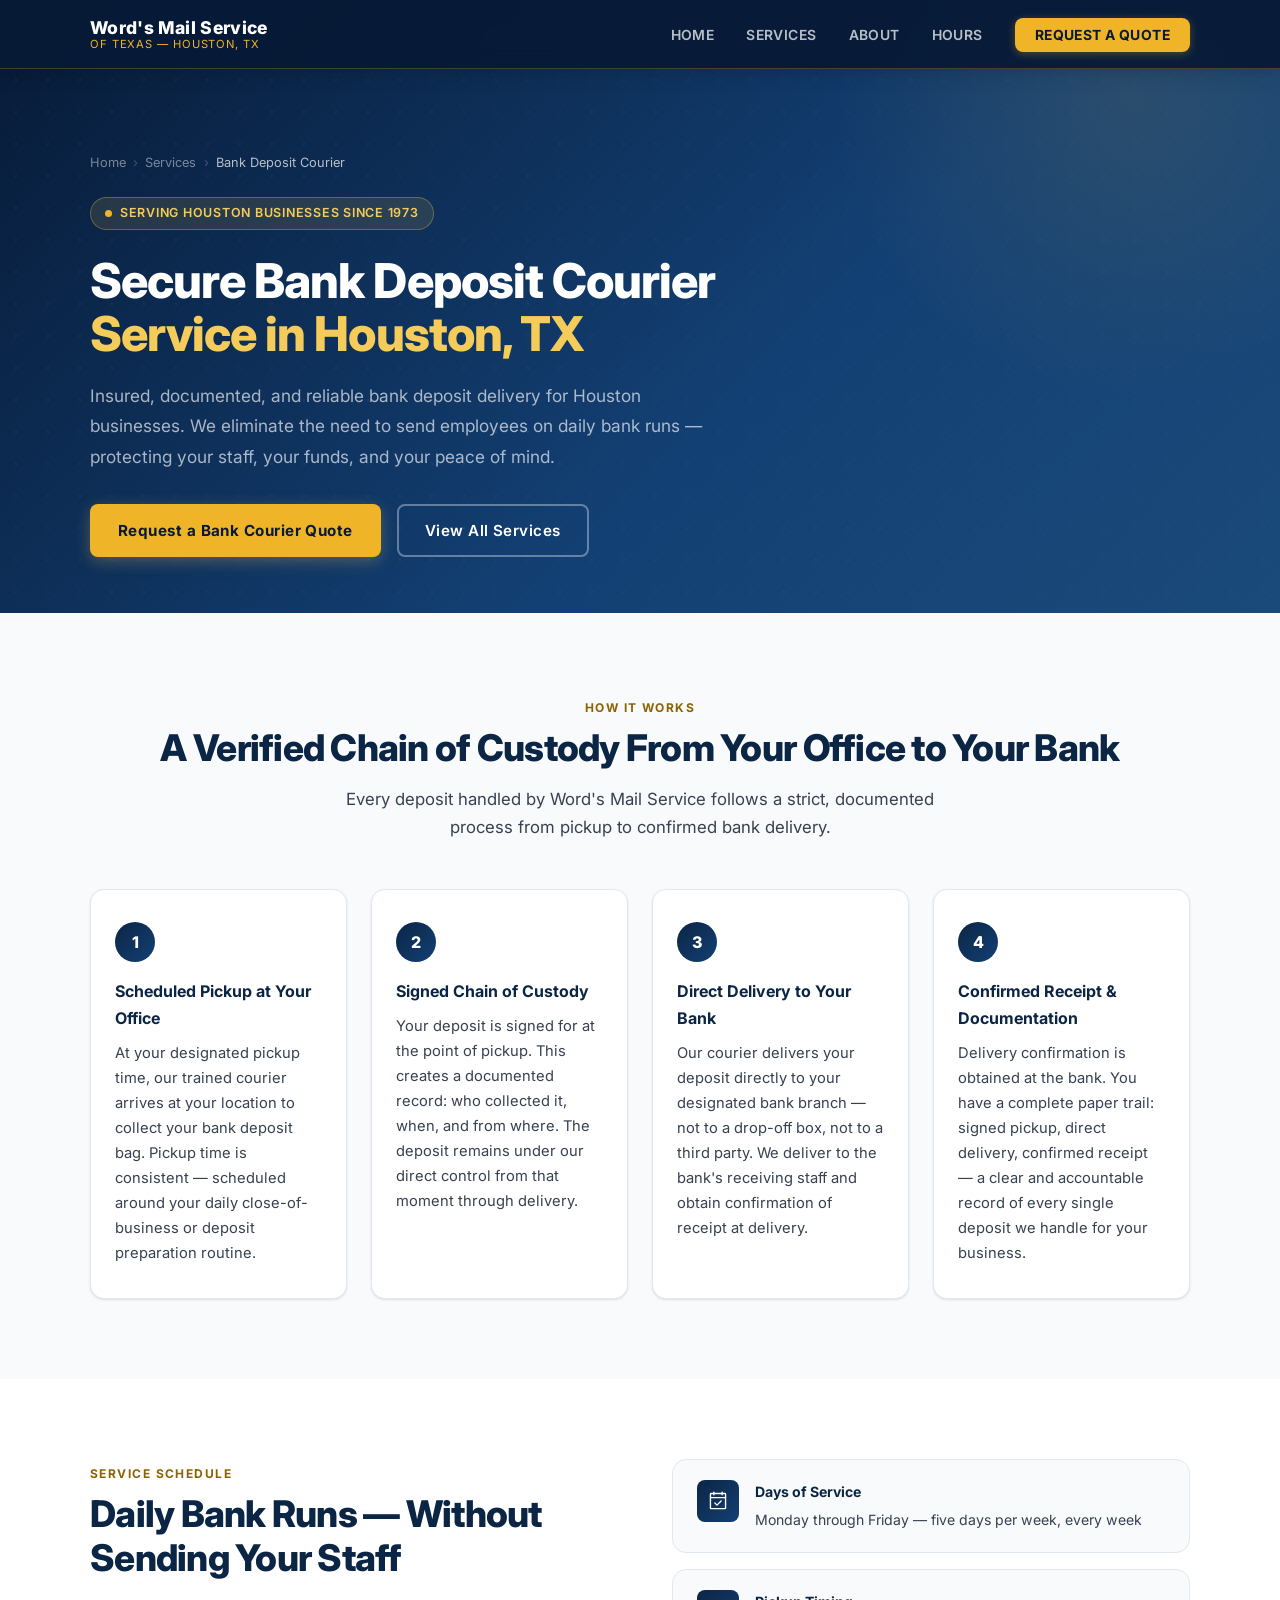
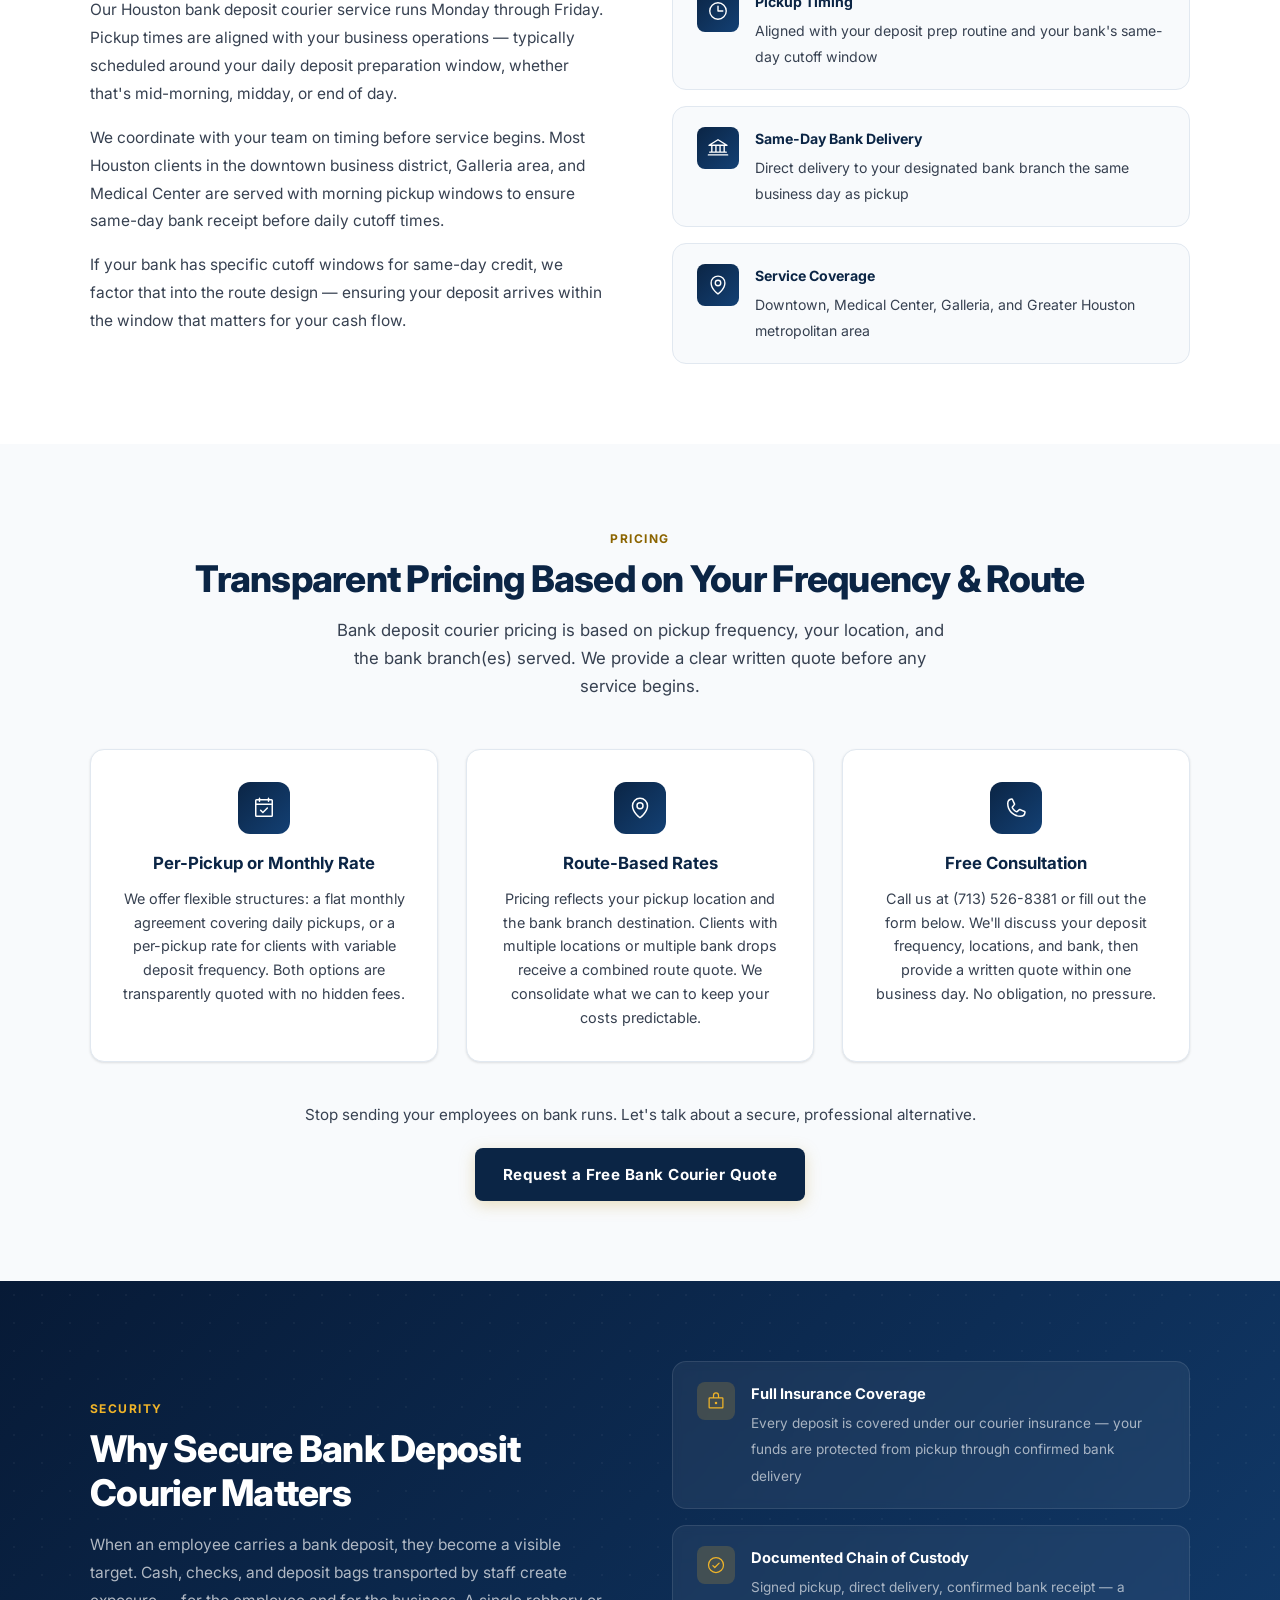
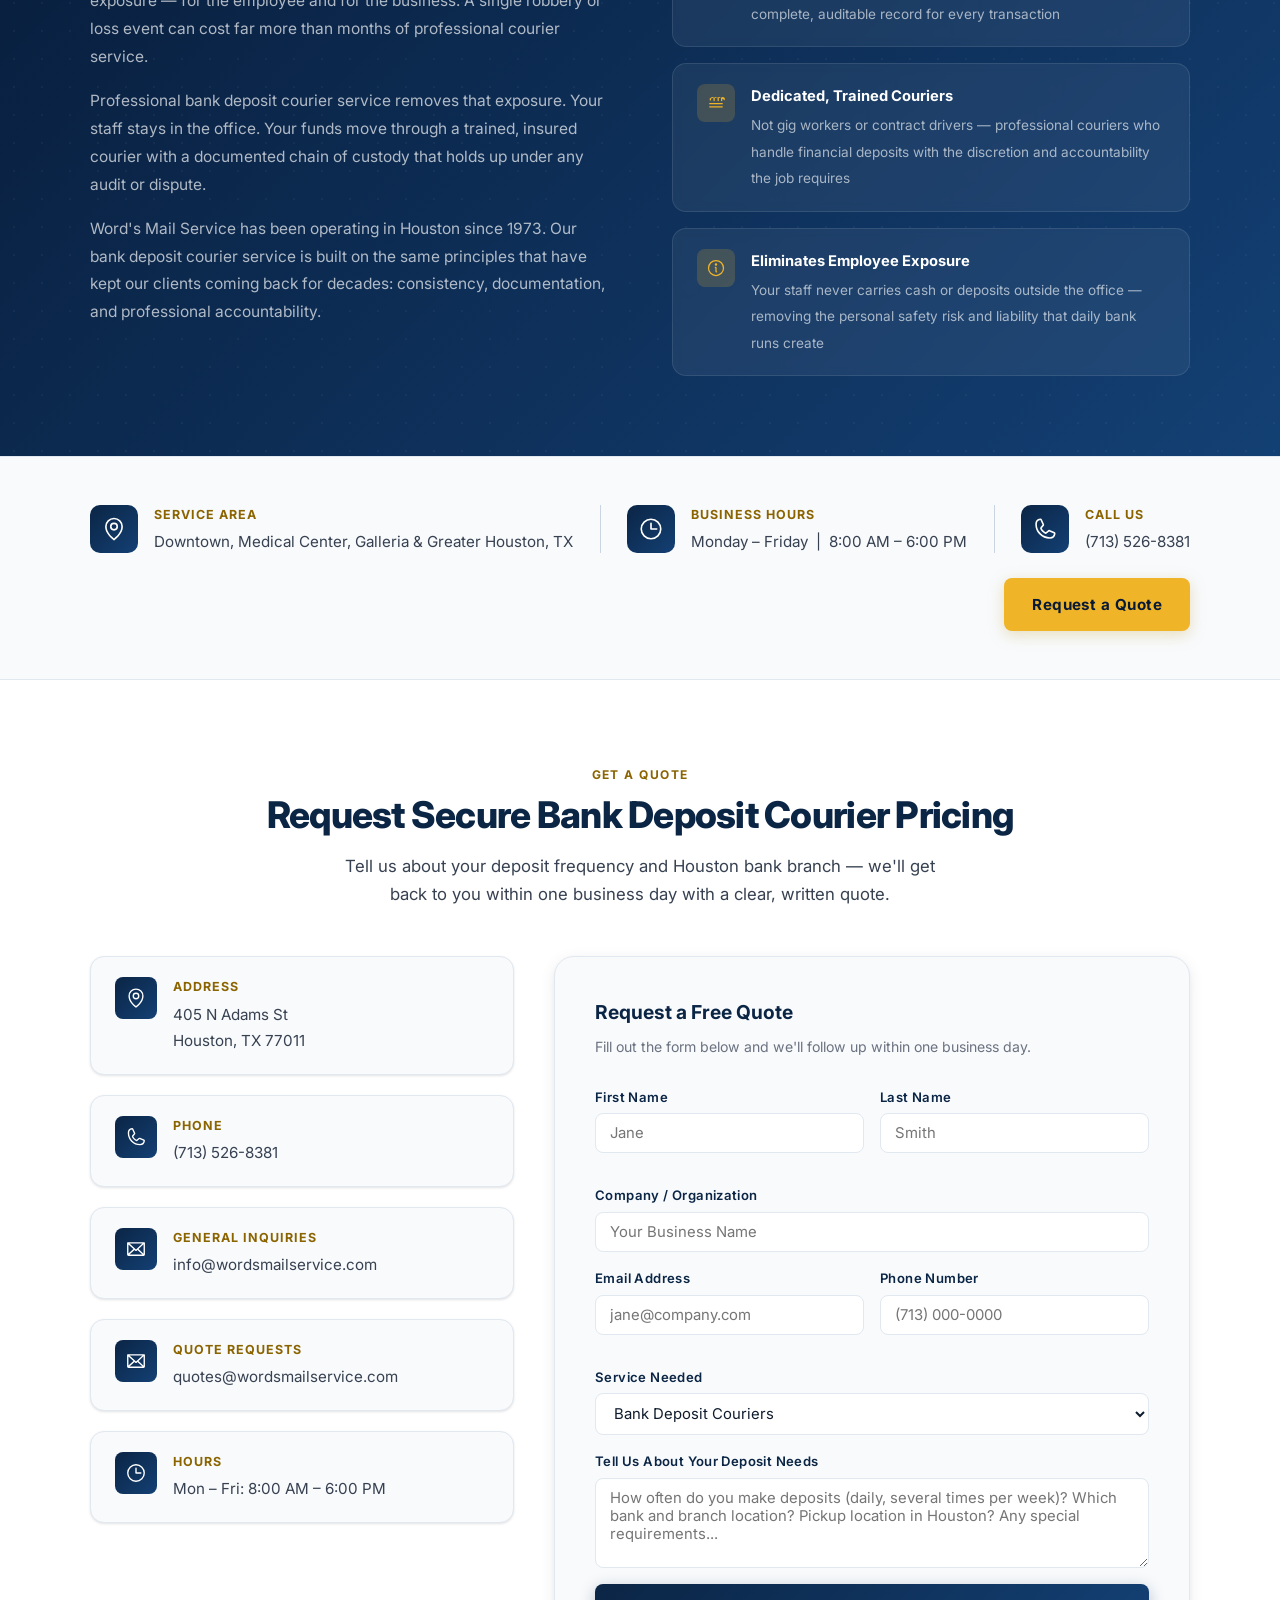
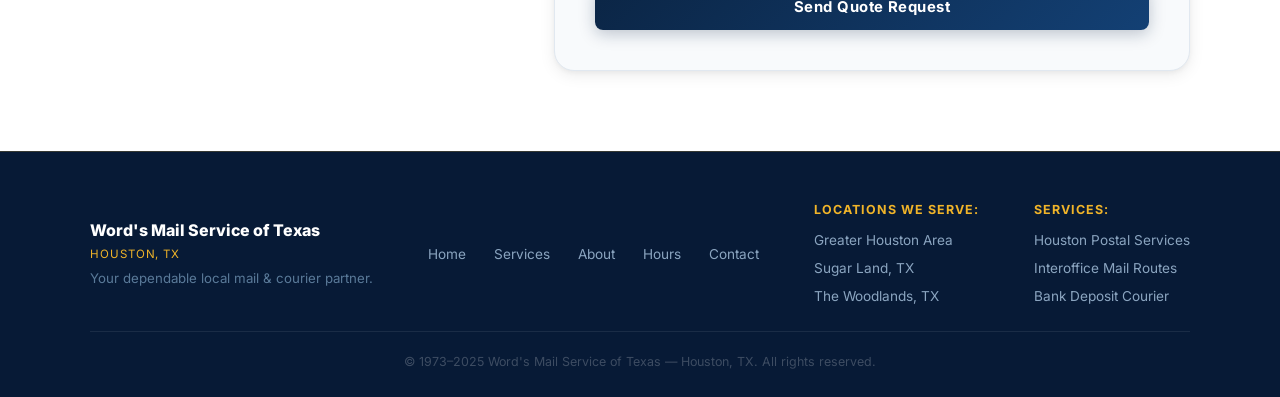
==== commit 2178f78f: "Added formspree integration" ====
--- a/bank-deposit-courier.html
+++ b/bank-deposit-courier.html
@@ -340,7 +340,7 @@
           </div>
         </div>
 
-        <div class="quote-form reveal reveal-delay-1">
+        <form class="quote-form reveal reveal-delay-1" action="https://formspree.io/f/xvzwyblr" method="POST">
           <h3>Request a Free Quote</h3>
           <p>Fill out the form below and we'll follow up within one business day.</p>
 
@@ -386,8 +386,8 @@
             <textarea id="message" name="message" placeholder="How often do you make deposits (daily, several times per week)? Which bank and branch location? Pickup location in Houston? Any special requirements..."></textarea>
           </div>
 
-          <button type="submit" class="form-submit" disabled>Send Quote Request</button>
-        </div>
+          <button type="submit" class="form-submit">Send Quote Request</button>
+        </form>
       </div>
 
     </div>
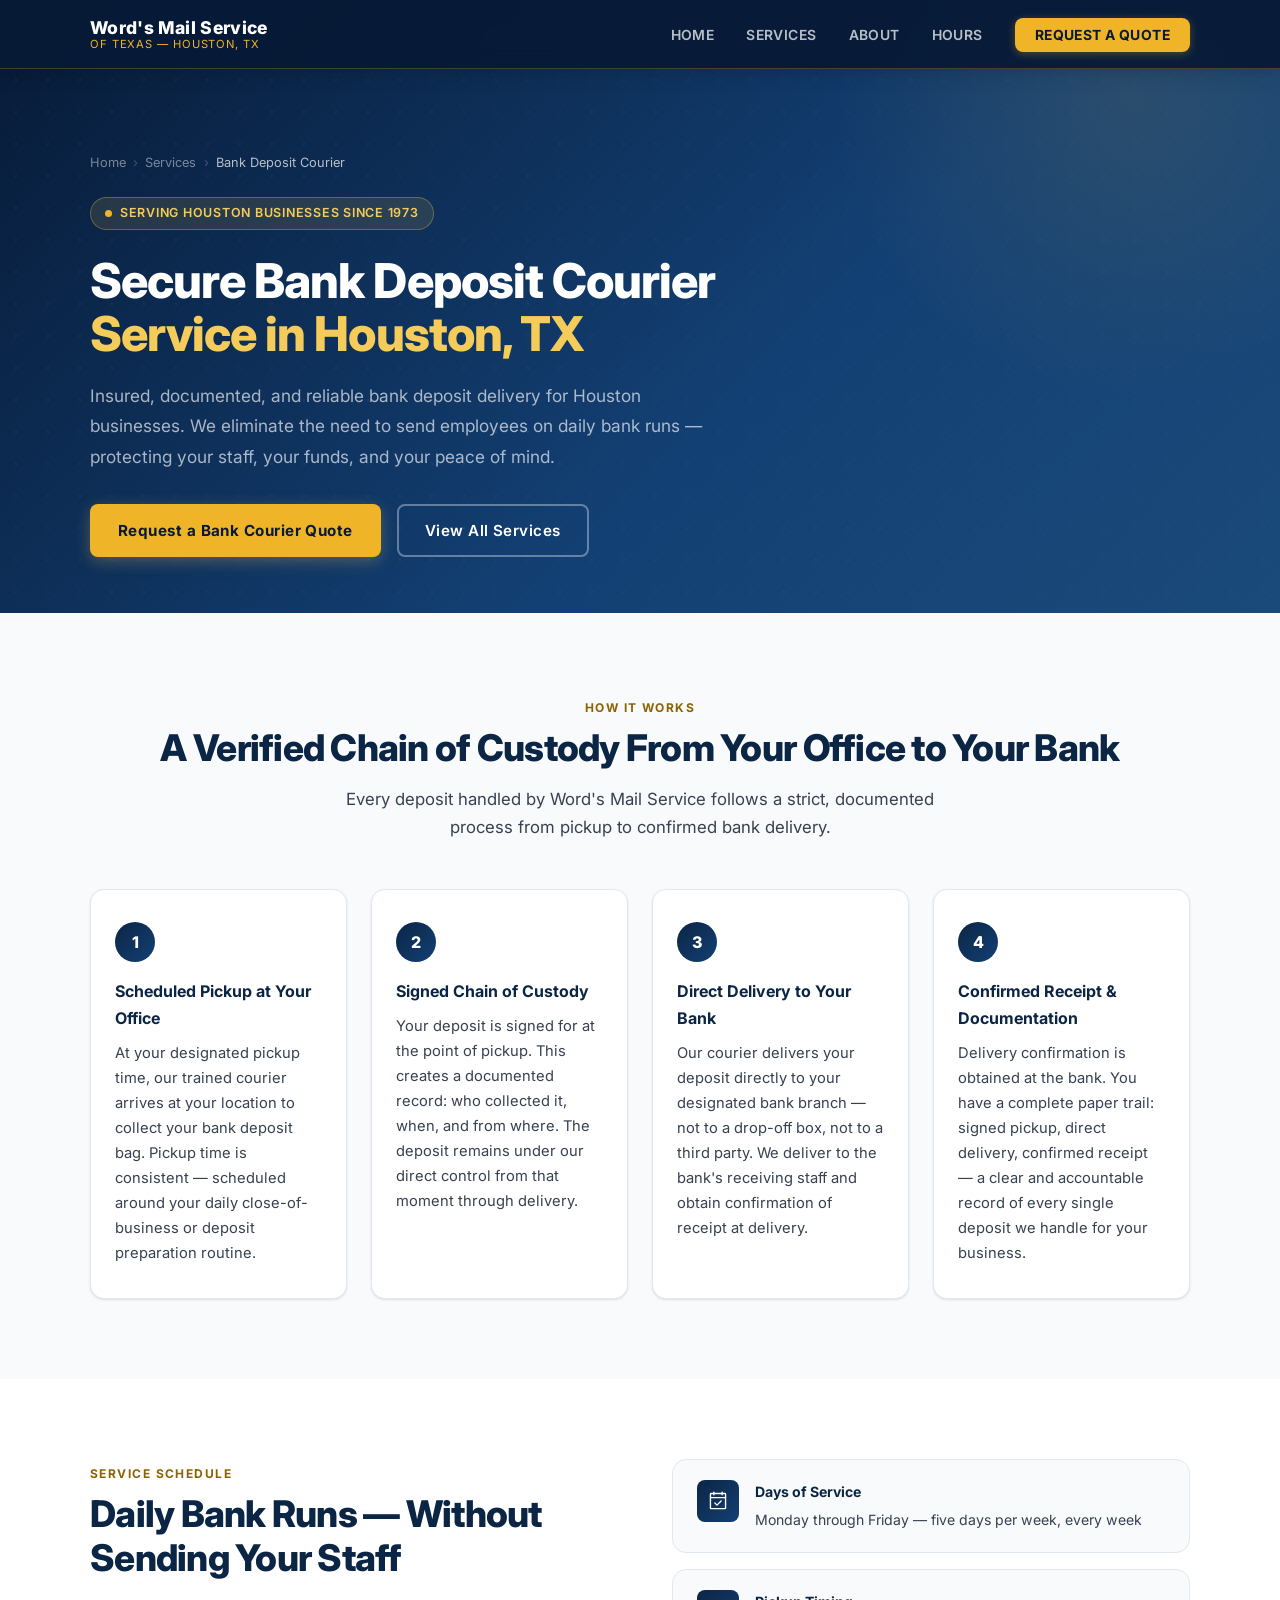
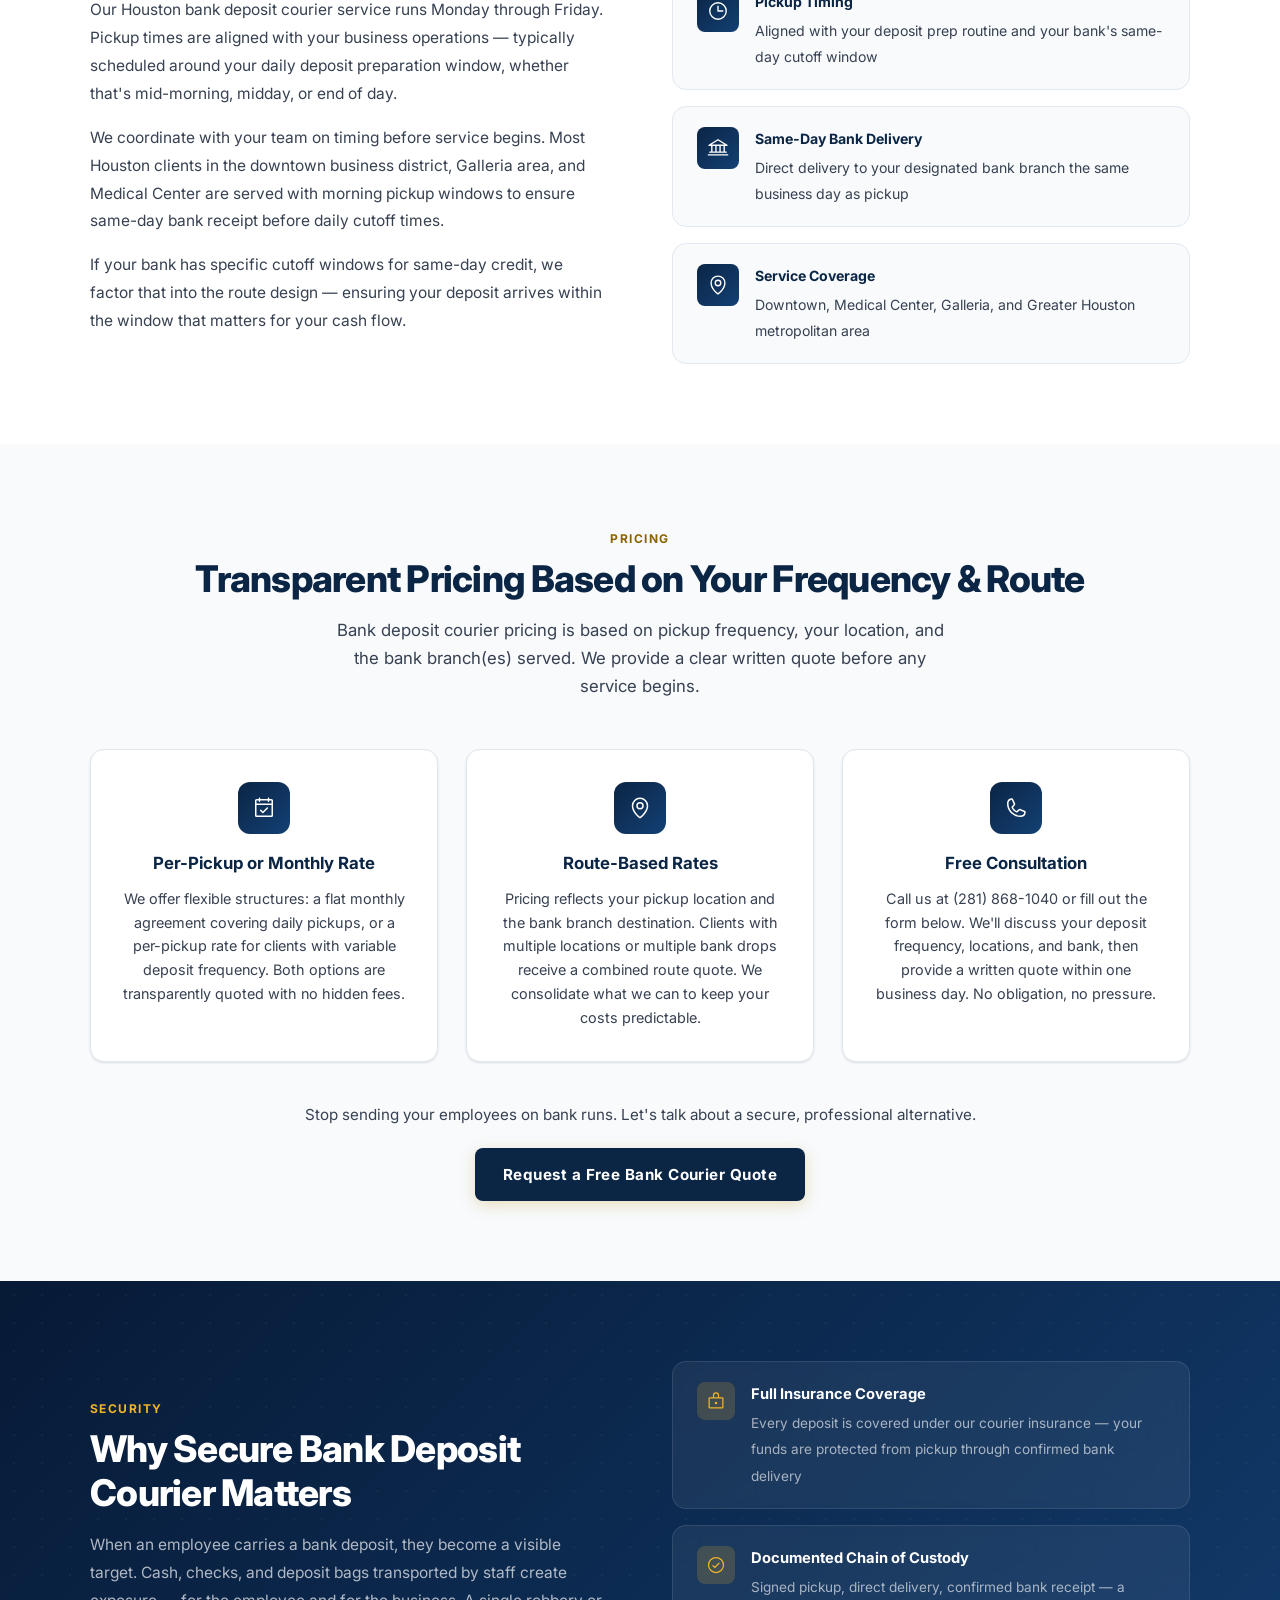
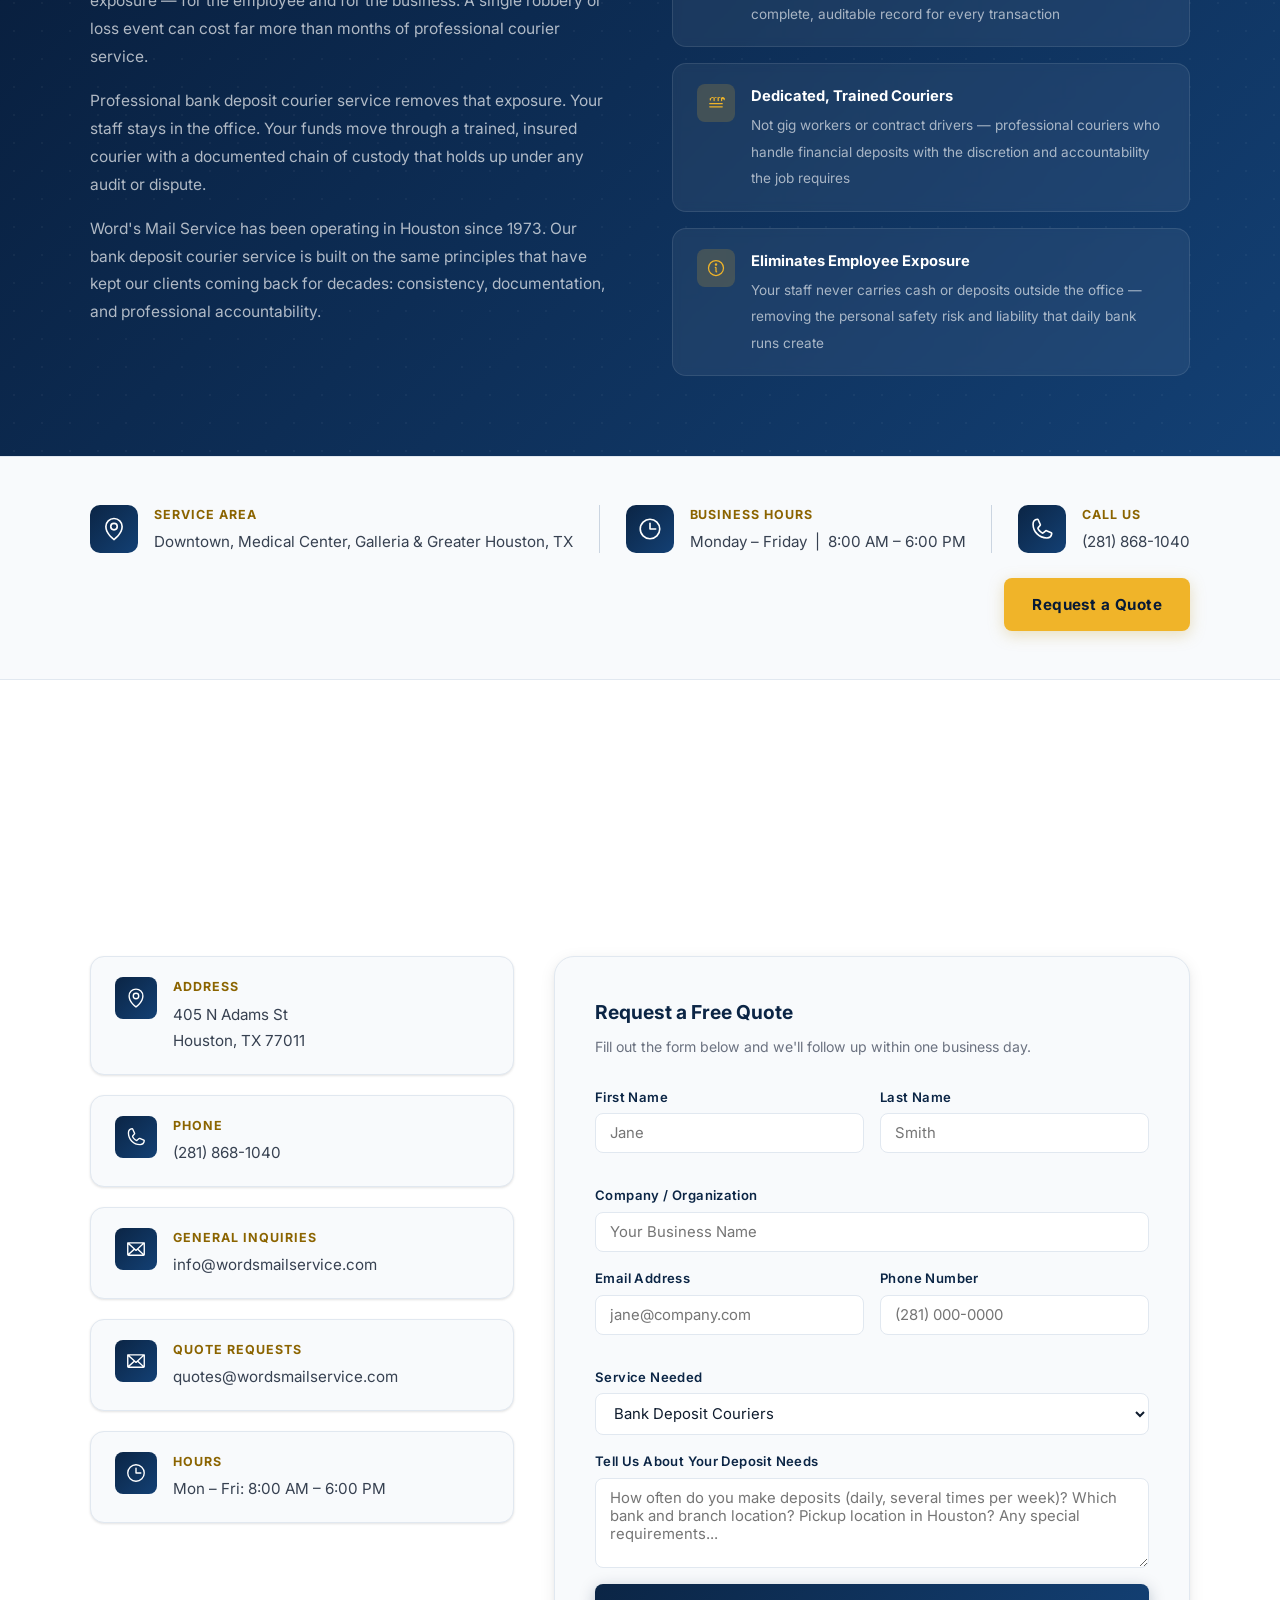
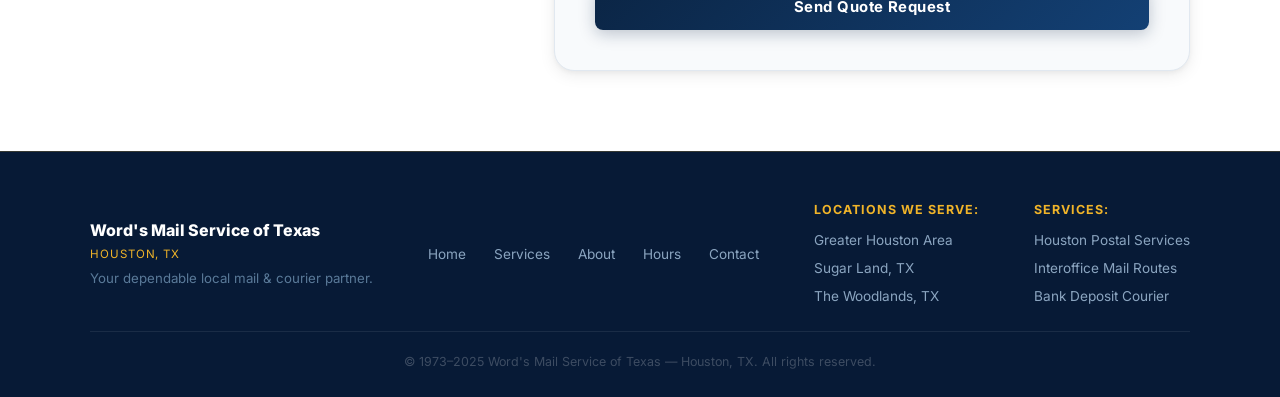
==== commit 878f85b8: "Updated Phone number" ====
--- a/bank-deposit-courier.html
+++ b/bank-deposit-courier.html
@@ -184,7 +184,7 @@
         <div class="pricing-card reveal reveal-delay-2">
           <div class="pricing-card-icon" aria-hidden="true"><img src="assets/phone.svg" width="24" height="24" alt=""></div>
           <h3>Free Consultation</h3>
-          <p>Call us at (713) 526-8381 or fill out the form below. We'll discuss your deposit frequency, locations, and bank, then provide a written quote within one business day. No obligation, no pressure.</p>
+          <p>Call us at (281) 868-1040 or fill out the form below. We'll discuss your deposit frequency, locations, and bank, then provide a written quote within one business day. No obligation, no pressure.</p>
         </div>
       </div>
 
@@ -283,7 +283,7 @@
         <div class="hours-icon" aria-hidden="true"><img src="assets/phone.svg" width="26" height="26" alt=""></div>
         <div class="hours-block-text">
           <strong>Call Us</strong>
-          <span>(713) 526-8381</span>
+          <span>(281) 868-1040</span>
         </div>
       </div>
       <a href="#contact" class="btn-primary" style="white-space: nowrap;">Request a Quote</a>
@@ -314,7 +314,7 @@
             <div class="contact-item-icon" aria-hidden="true"><img src="assets/phone.svg" width="22" height="22" alt=""></div>
             <div class="contact-item-text">
               <strong>Phone</strong>
-              <a href="tel:+17135268381">(713) 526-8381</a>
+              <a href="tel:+12818681040">(281) 868-1040</a>
             </div>
           </div>
           <div class="contact-item">
@@ -367,7 +367,7 @@
             </div>
             <div class="form-group">
               <label for="phone">Phone Number</label>
-              <input type="tel" id="phone" name="phone" placeholder="(713) 000-0000" autocomplete="tel">
+              <input type="tel" id="phone" name="phone" placeholder="(281) 000-0000" autocomplete="tel">
             </div>
           </div>
 
--- a/style.css
+++ b/style.css
@@ -1434,7 +1434,7 @@
 .reveal {
   opacity: 0;
   transform: translateY(24px);
-  transition: opacity 0.55s ease, transform 0.55s ease;
+  transition: opacity 0.275s ease, transform 0.275s ease;
 }
 
 .reveal.visible {
@@ -1442,6 +1442,6 @@
   transform: translateY(0);
 }
 
-.reveal-delay-1 { transition-delay: 0.1s; }
-.reveal-delay-2 { transition-delay: 0.2s; }
-.reveal-delay-3 { transition-delay: 0.3s; }
+.reveal-delay-1 { transition-delay: 0.05s; }
+.reveal-delay-2 { transition-delay: 0.1s; }
+.reveal-delay-3 { transition-delay: 0.15s; }
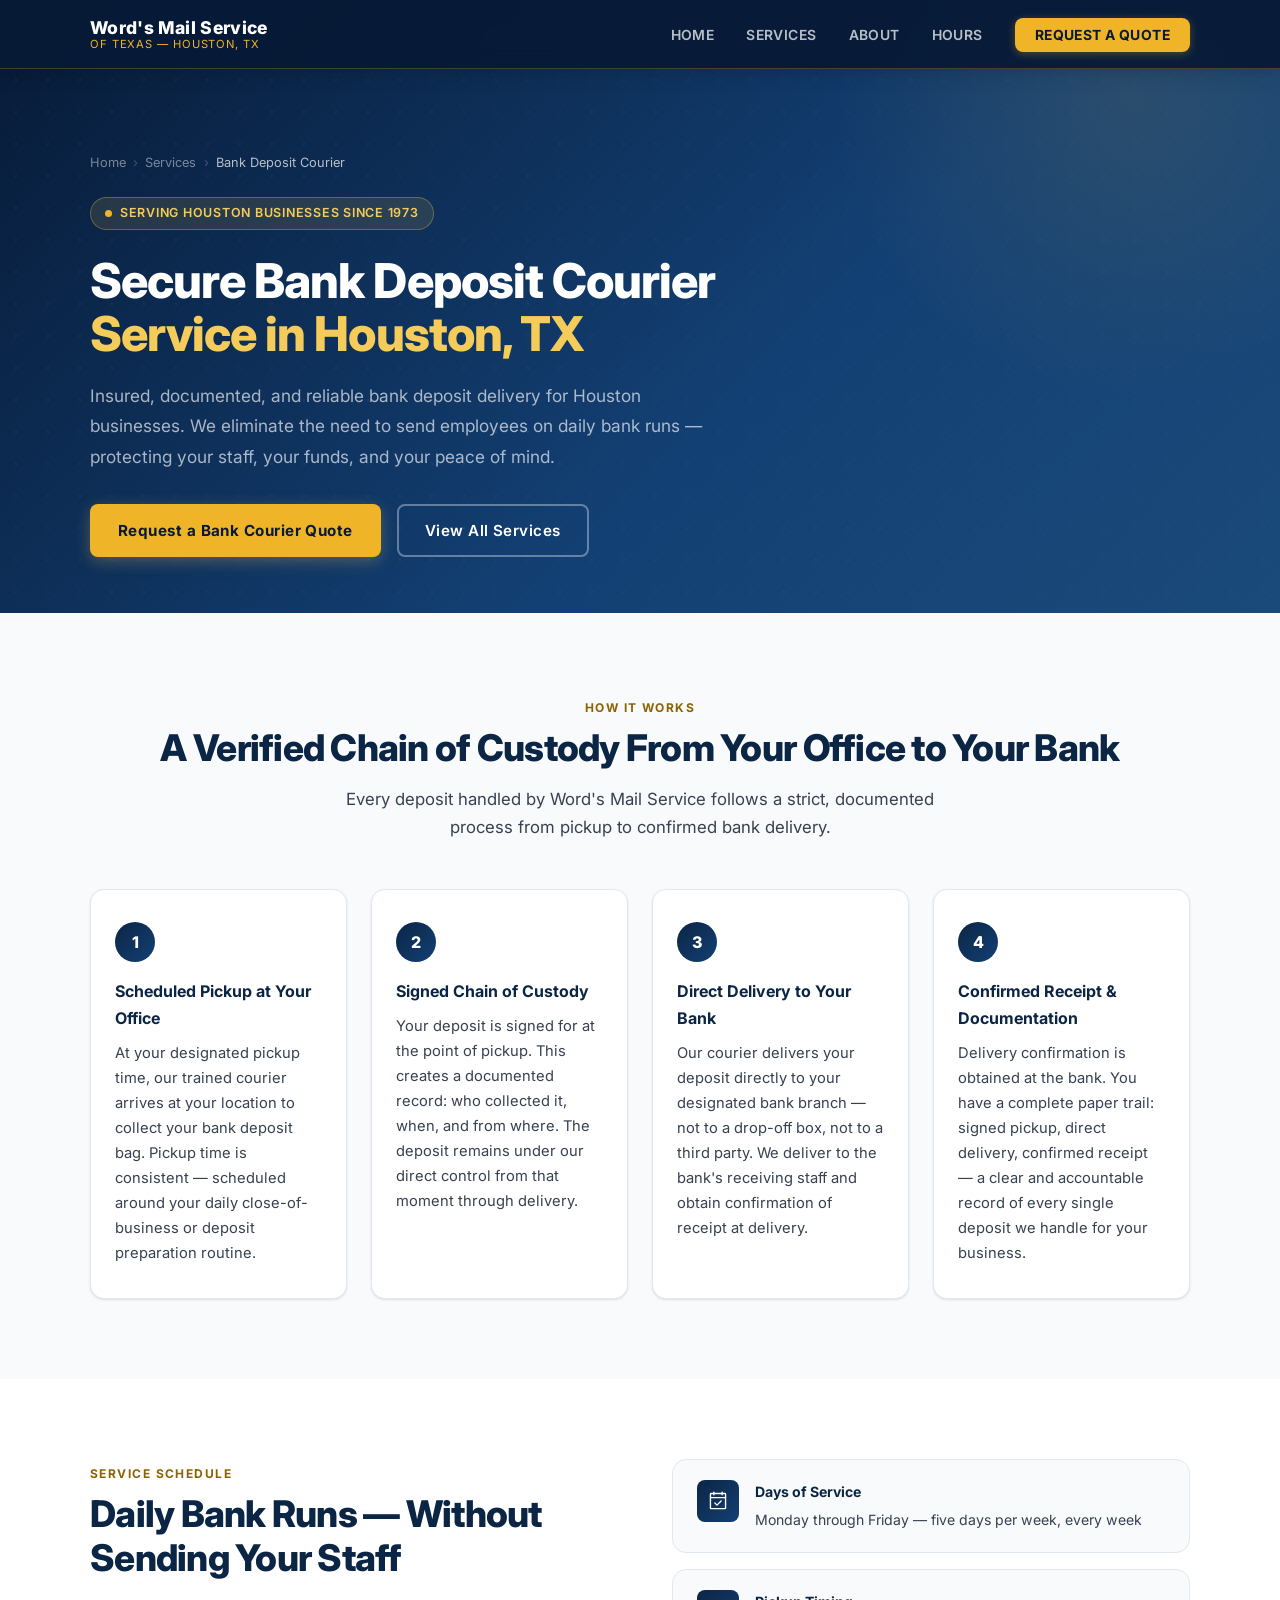
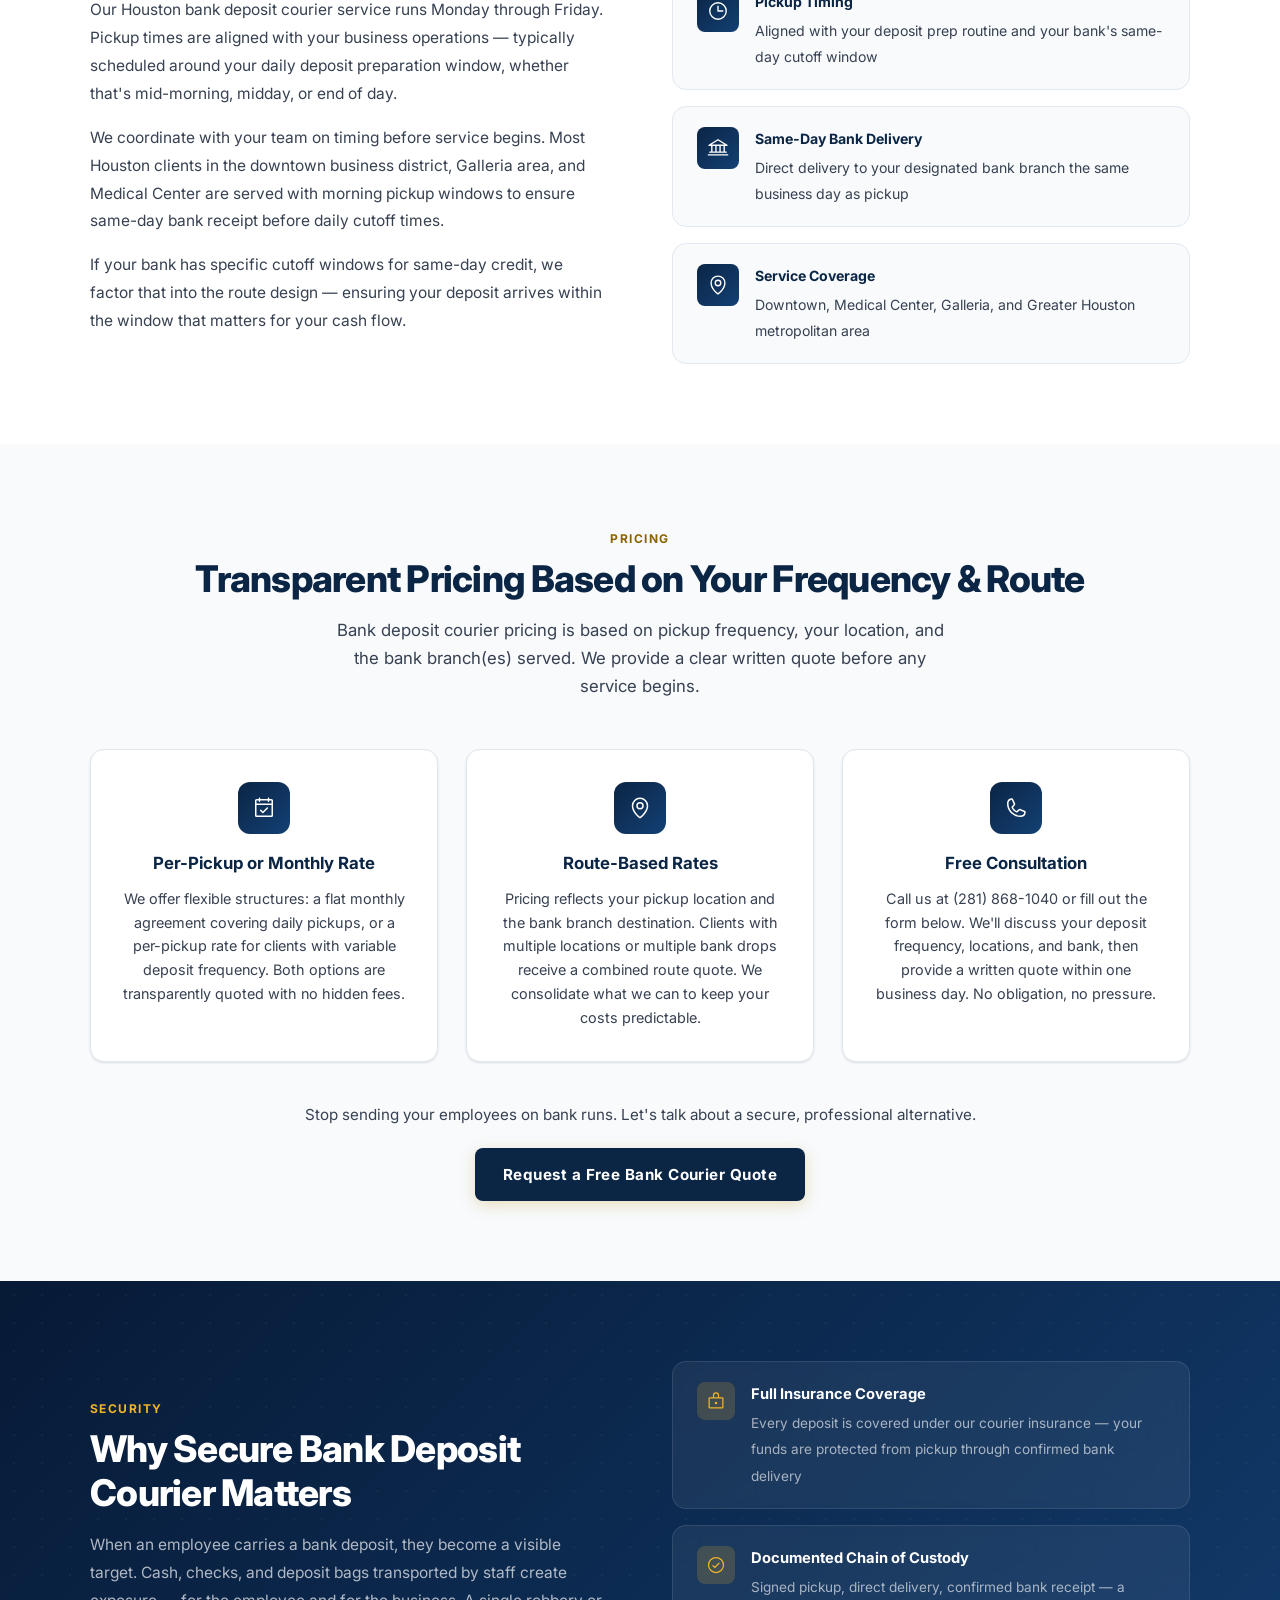
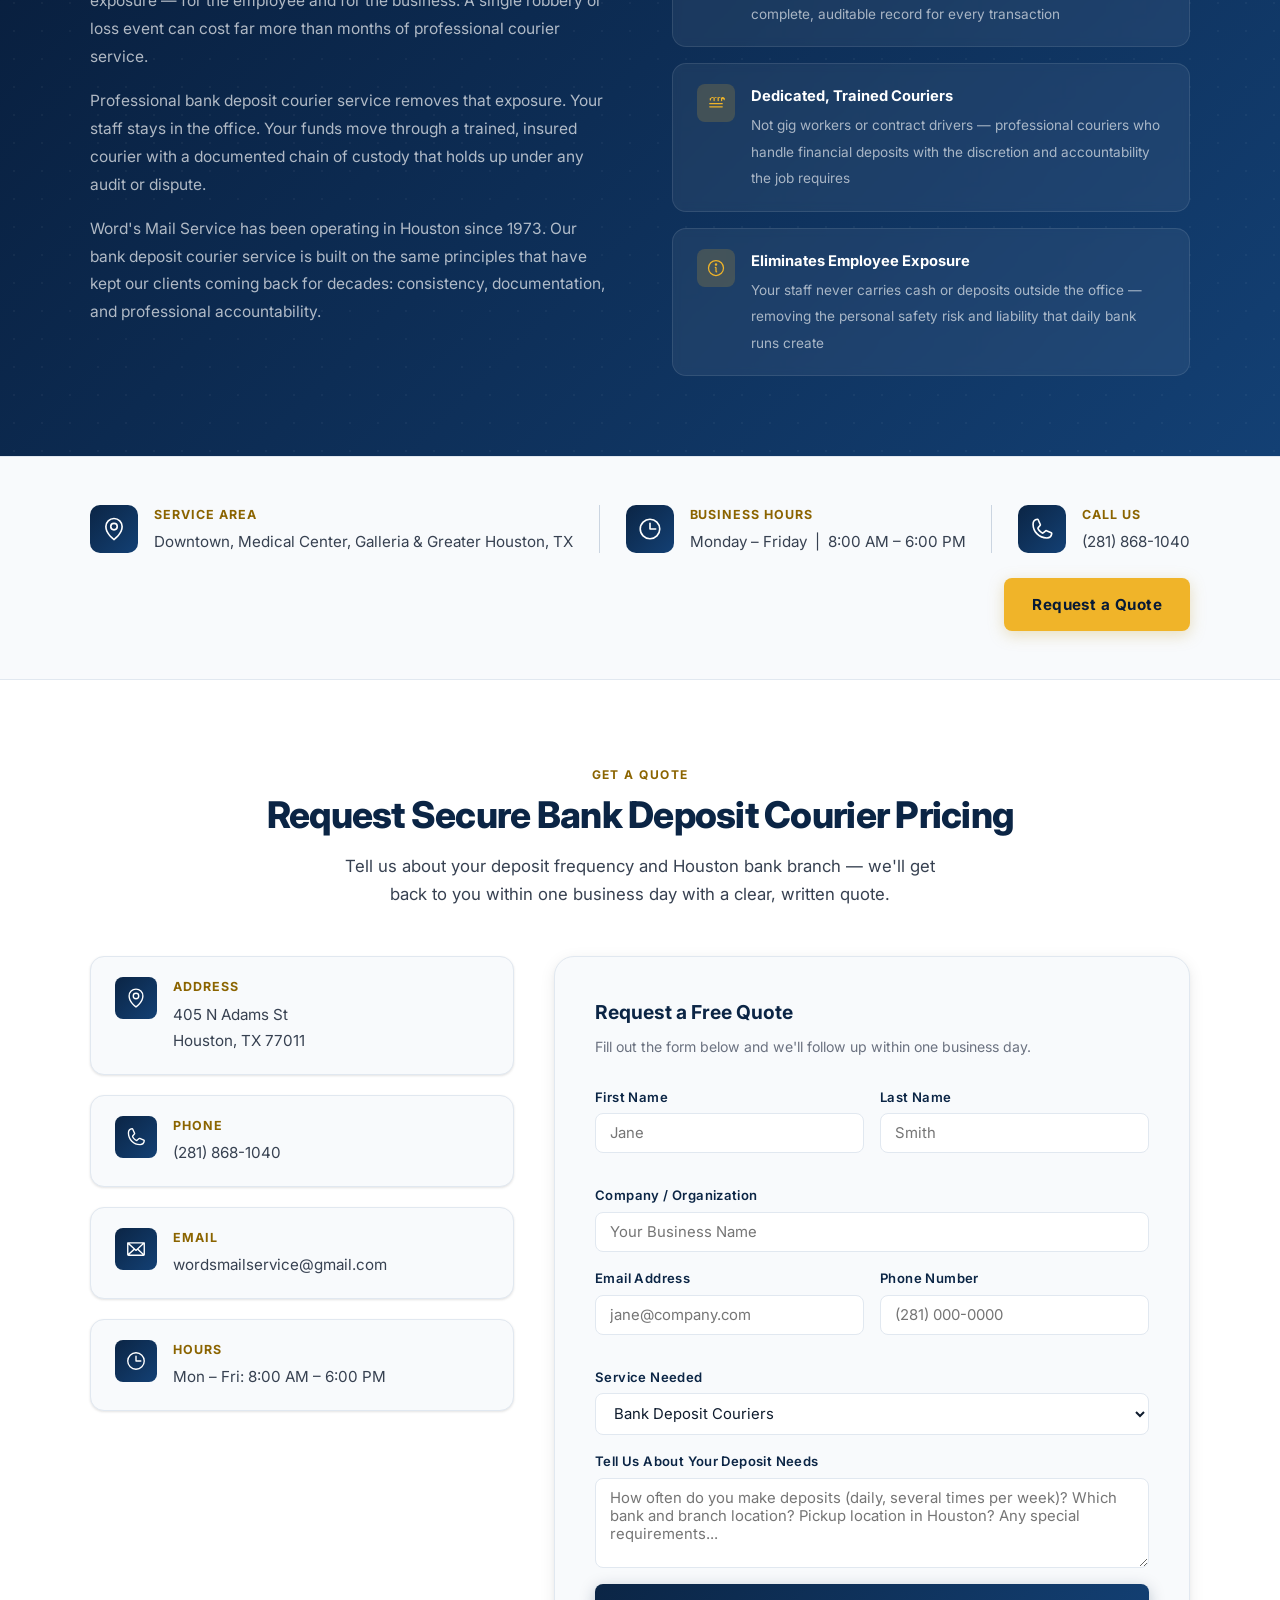
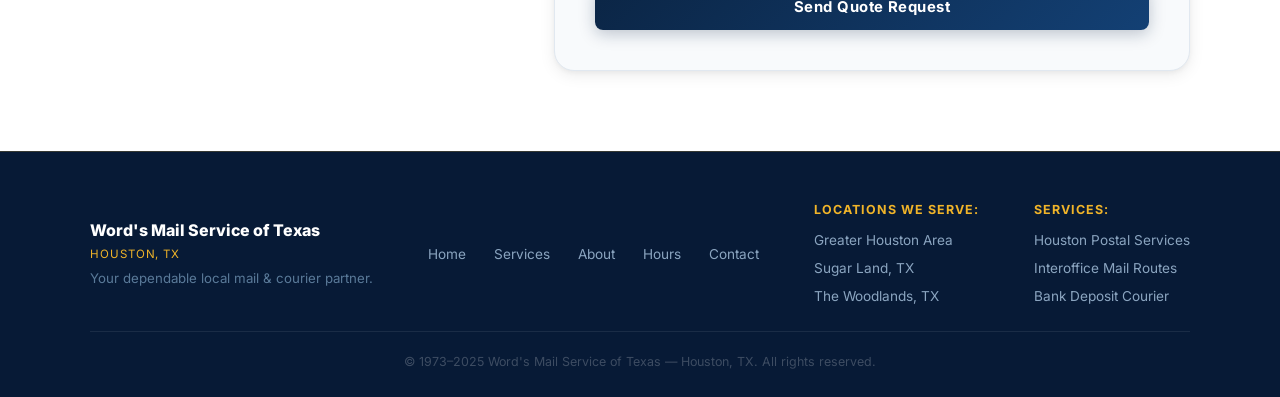
==== commit 438e2cea: "Update email addresses" ====
--- a/bank-deposit-courier.html
+++ b/bank-deposit-courier.html
@@ -320,15 +320,8 @@
           <div class="contact-item">
             <div class="contact-item-icon" aria-hidden="true"><img src="assets/envelope.svg" width="22" height="22" alt=""></div>
             <div class="contact-item-text">
-              <strong>General Inquiries</strong>
-              <a href="mailto:info@wordsmailservice.com">info@wordsmailservice.com</a>
-            </div>
-          </div>
-          <div class="contact-item">
-            <div class="contact-item-icon" aria-hidden="true"><img src="assets/envelope.svg" width="22" height="22" alt=""></div>
-            <div class="contact-item-text">
-              <strong>Quote Requests</strong>
-              <a href="mailto:quotes@wordsmailservice.com">quotes@wordsmailservice.com</a>
+              <strong>Email</strong>
+              <a href="mailto:wordsmailservice@gmail.com">wordsmailservice@gmail.com</a>
             </div>
           </div>
           <div class="contact-item">
